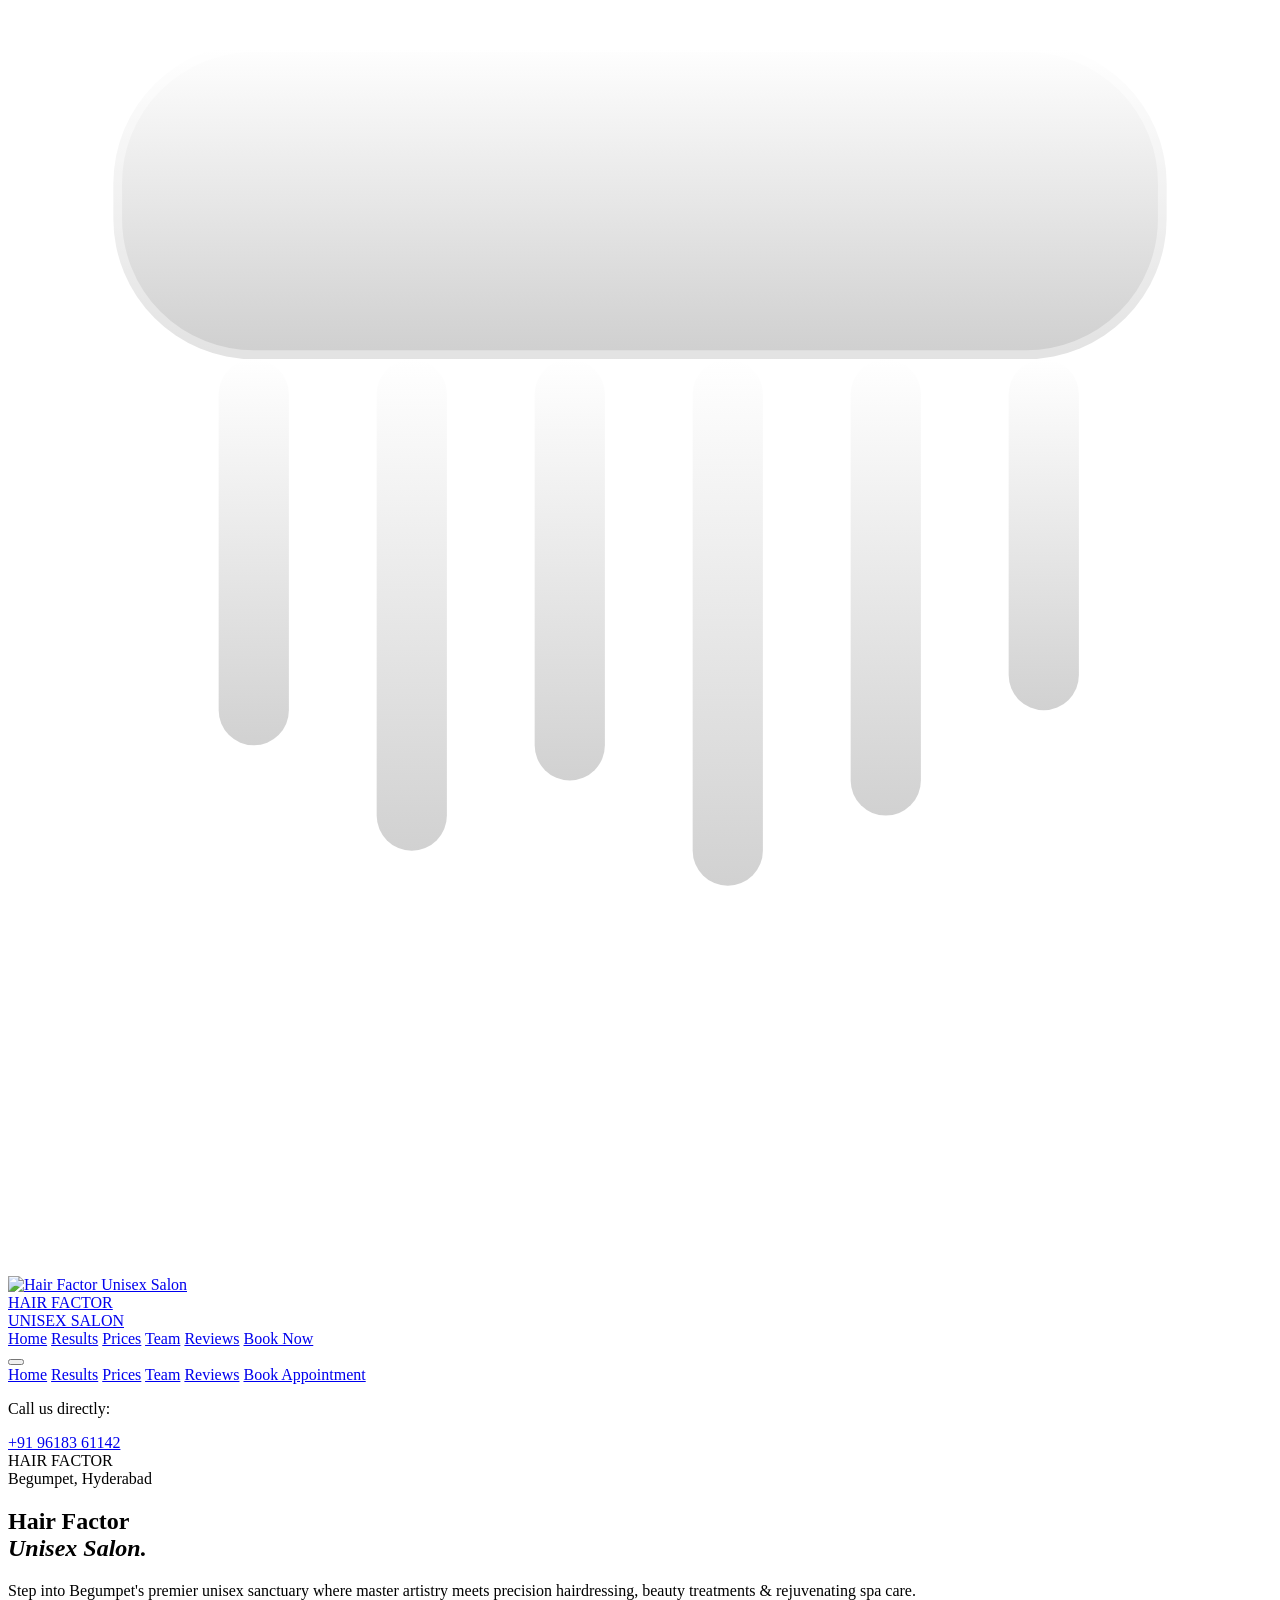
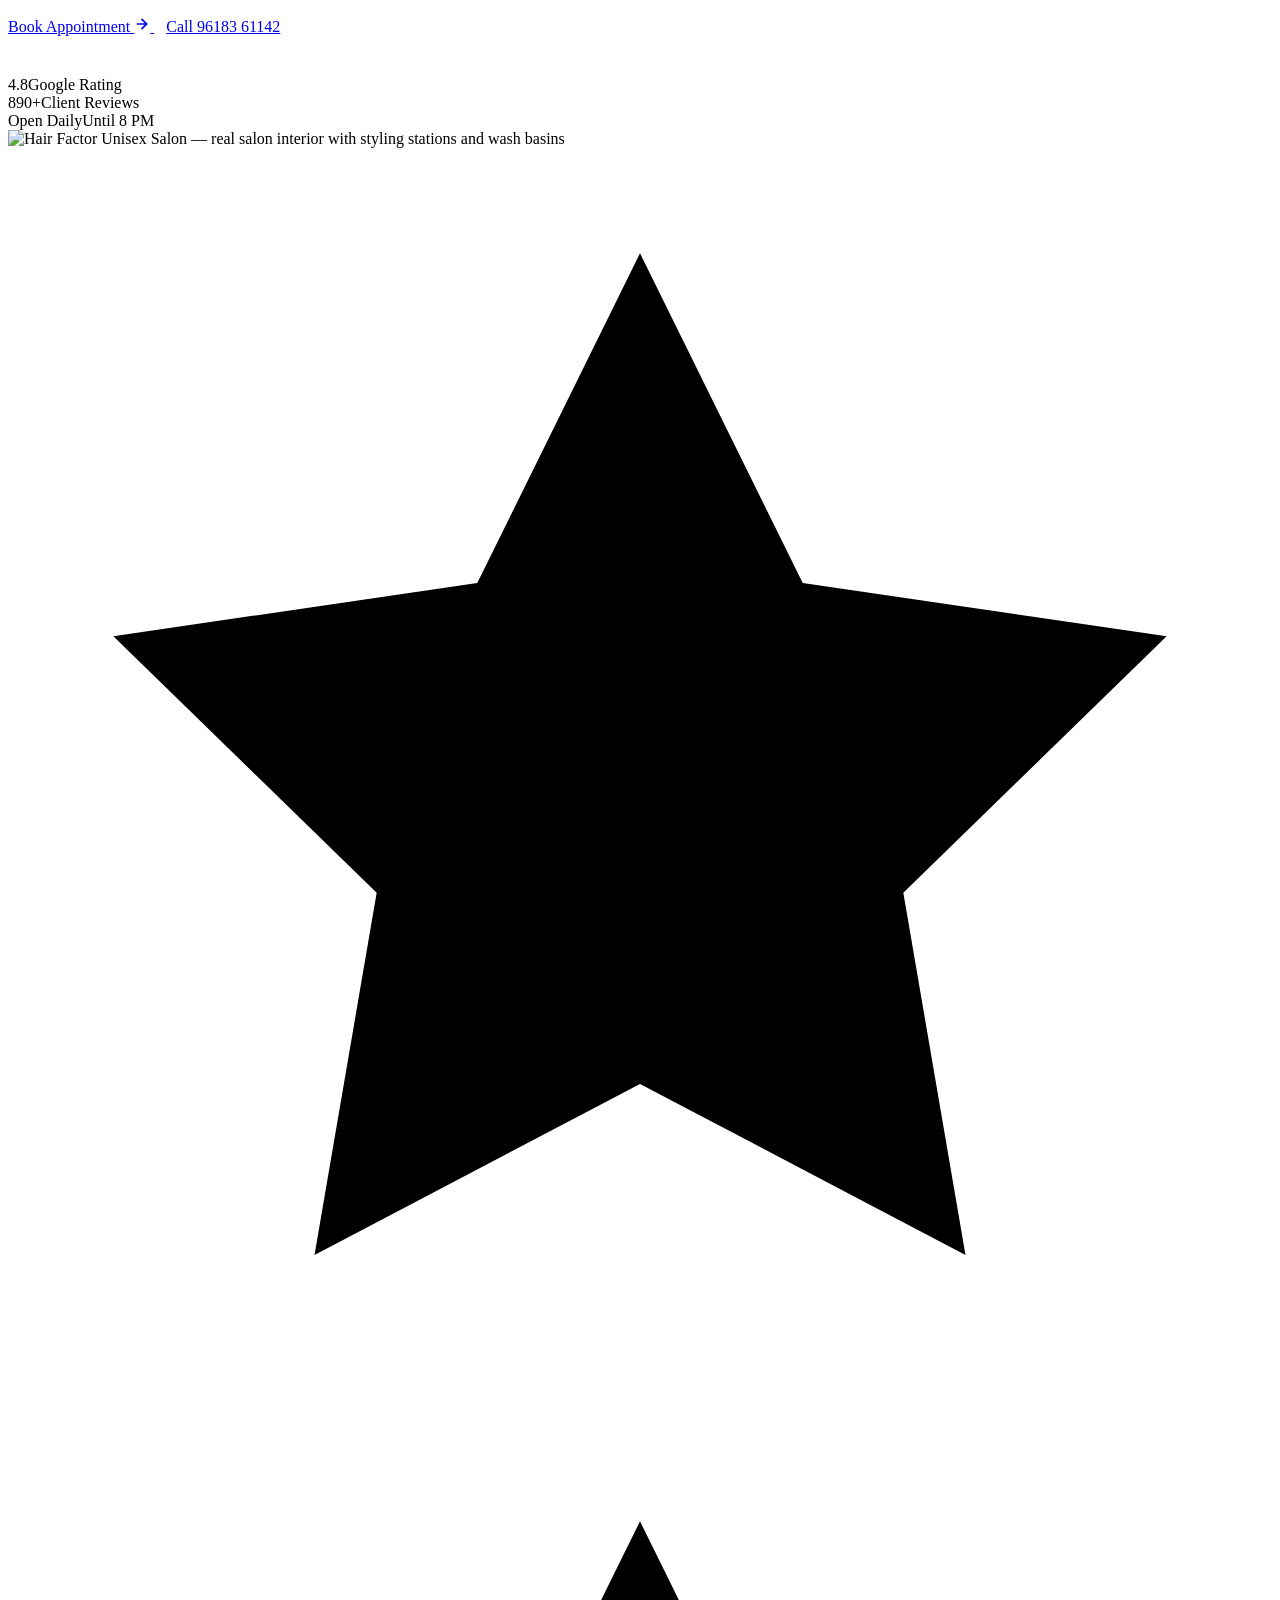
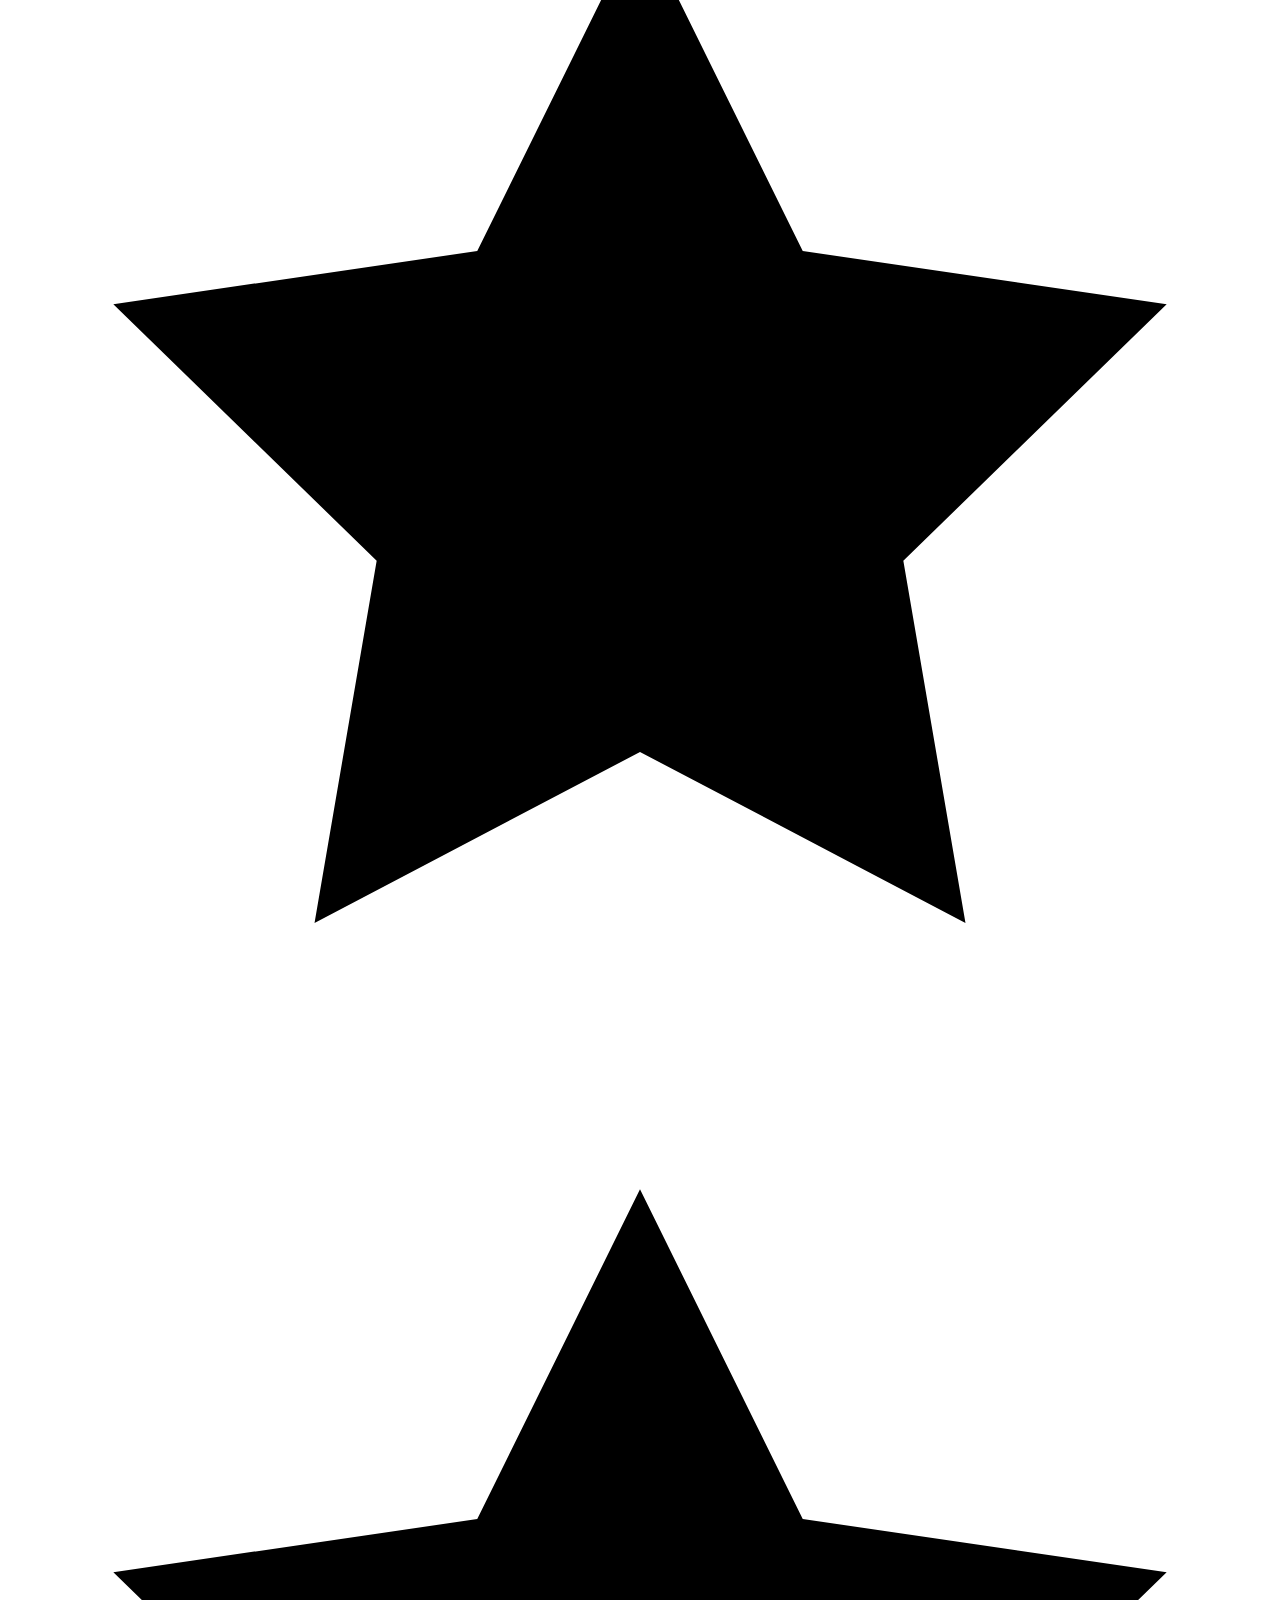
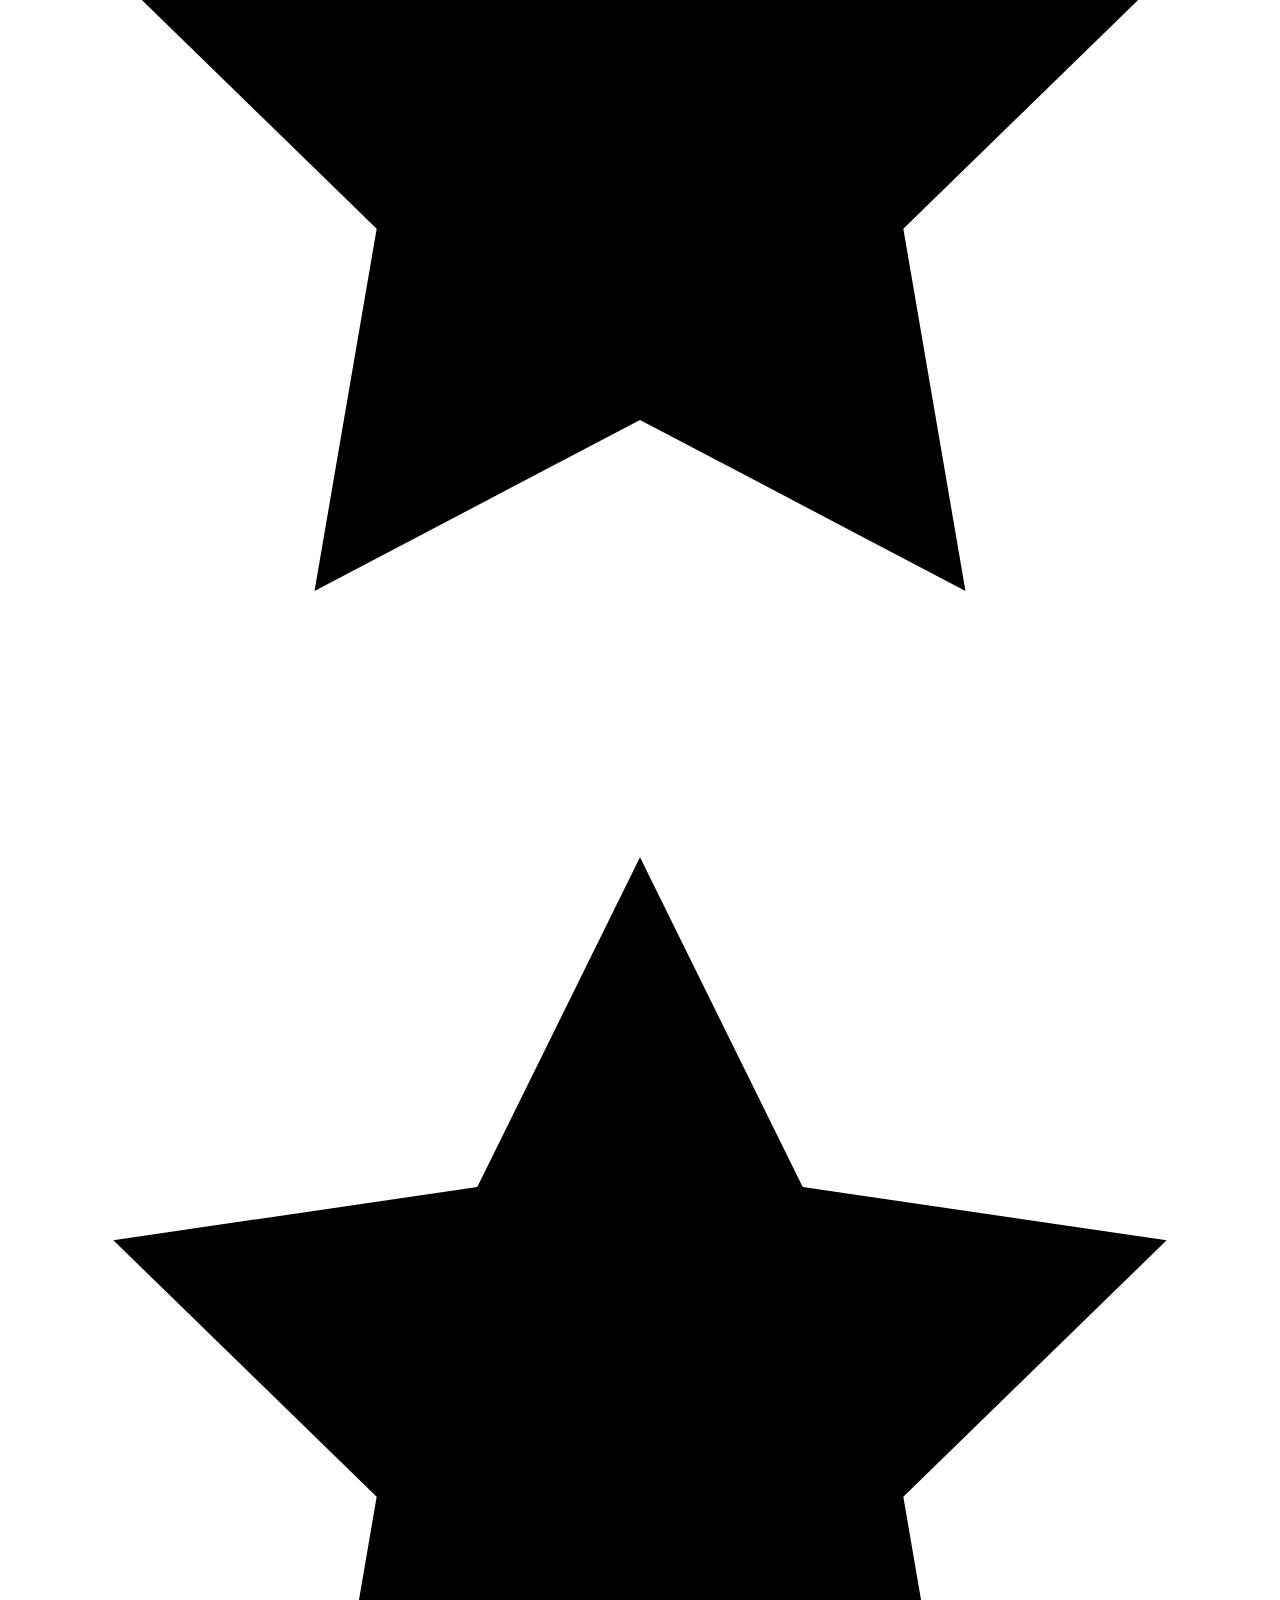
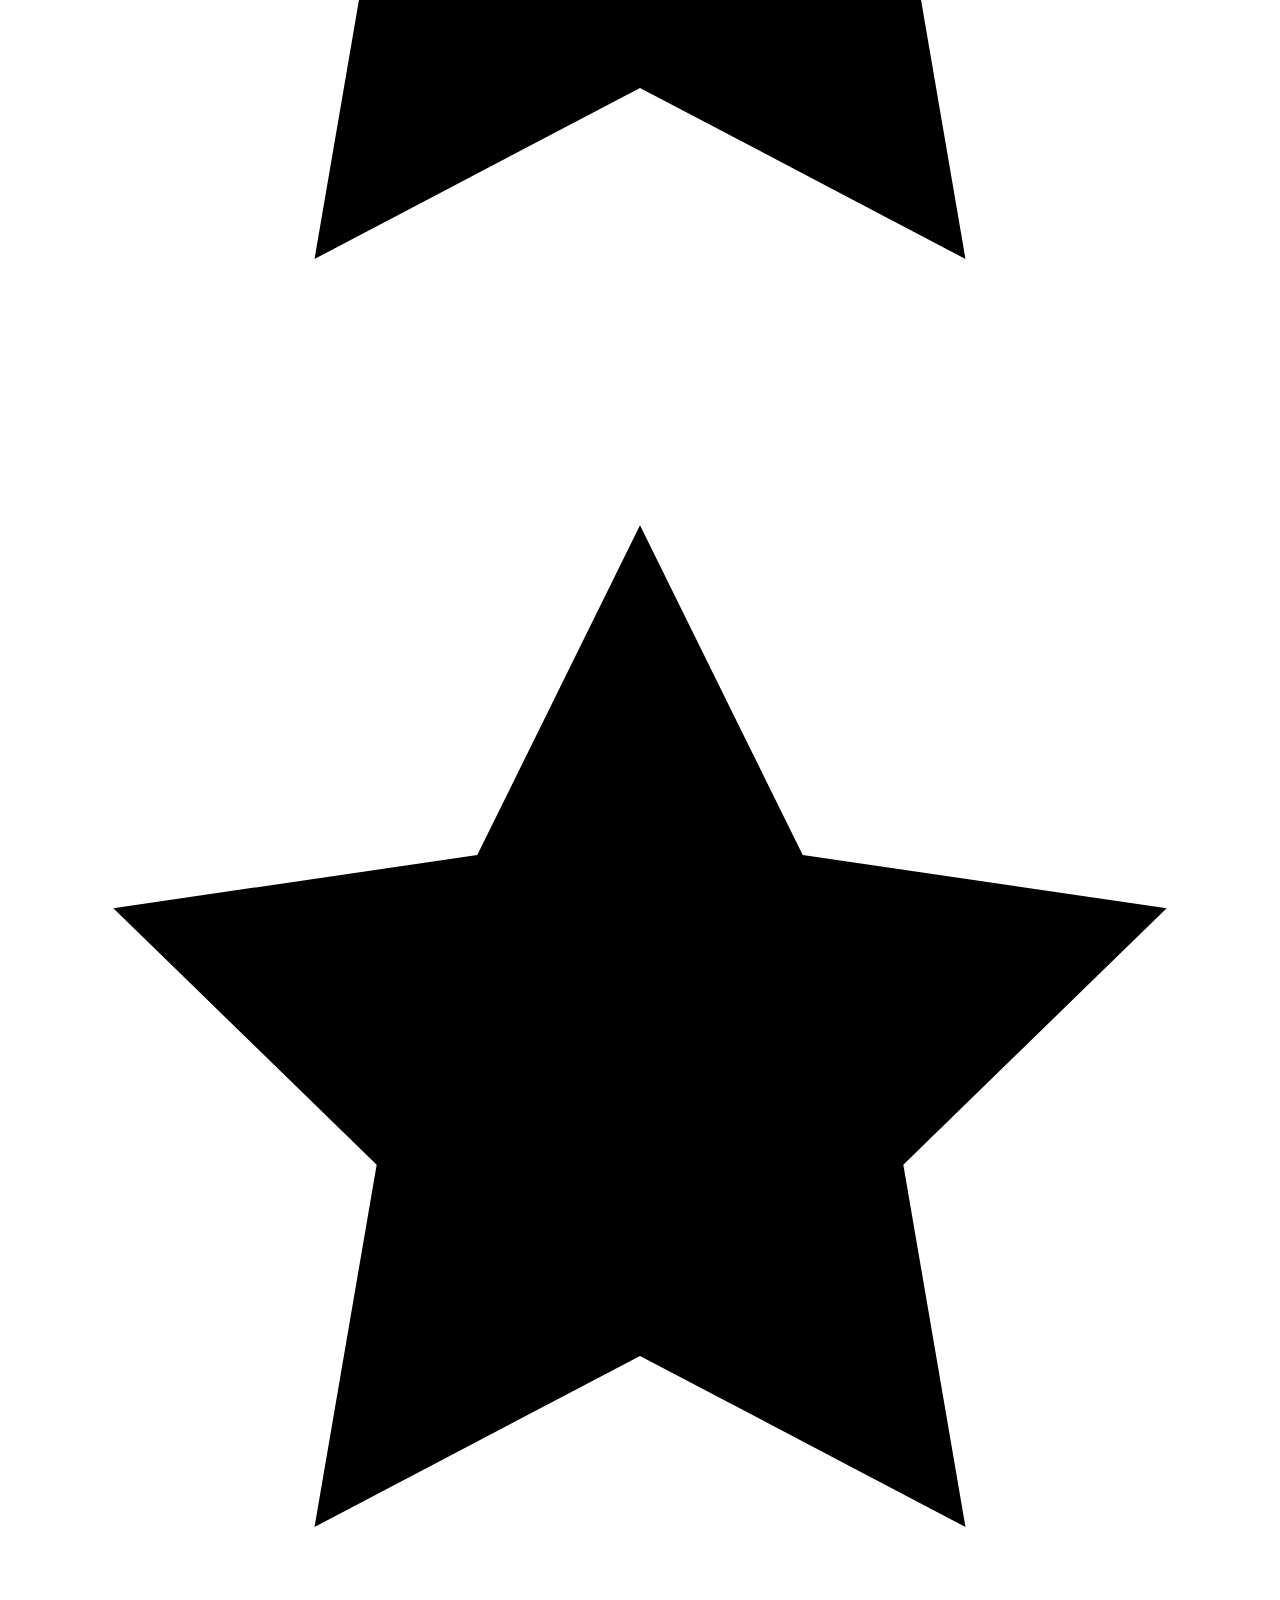
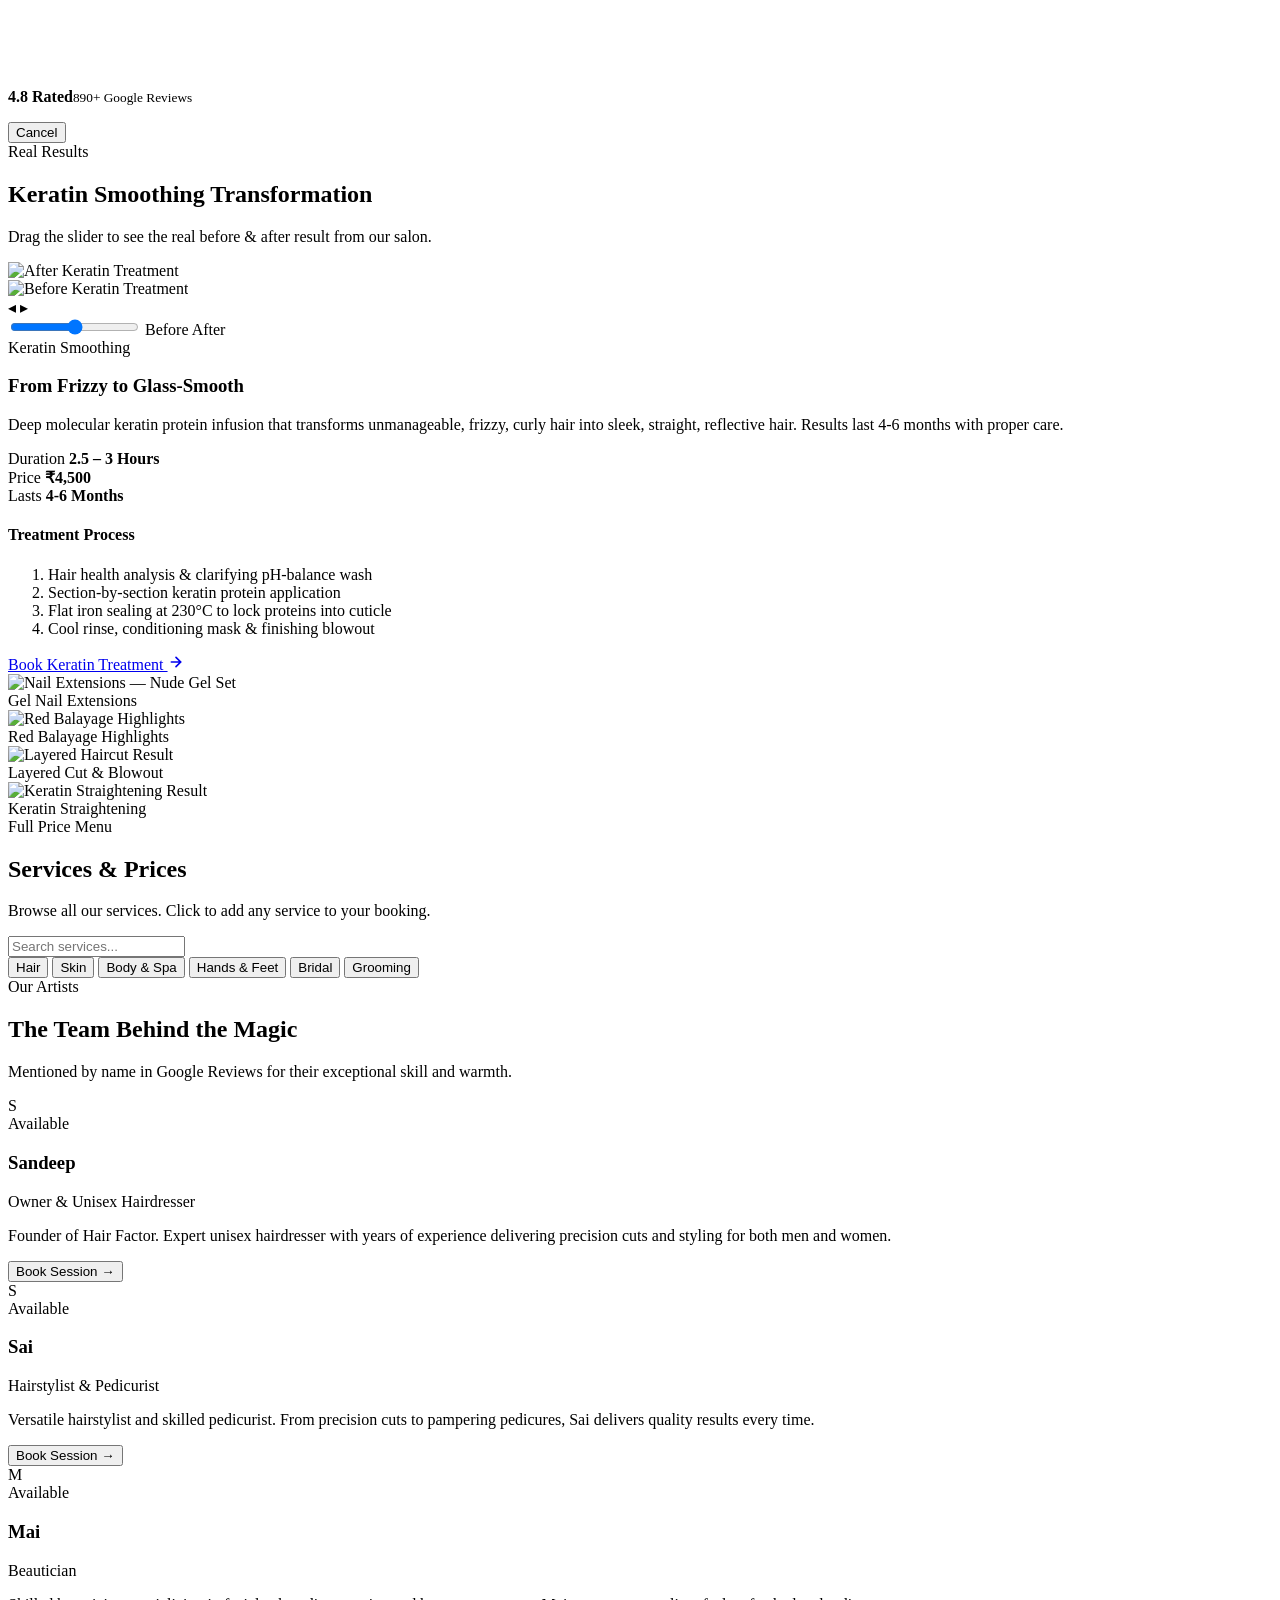
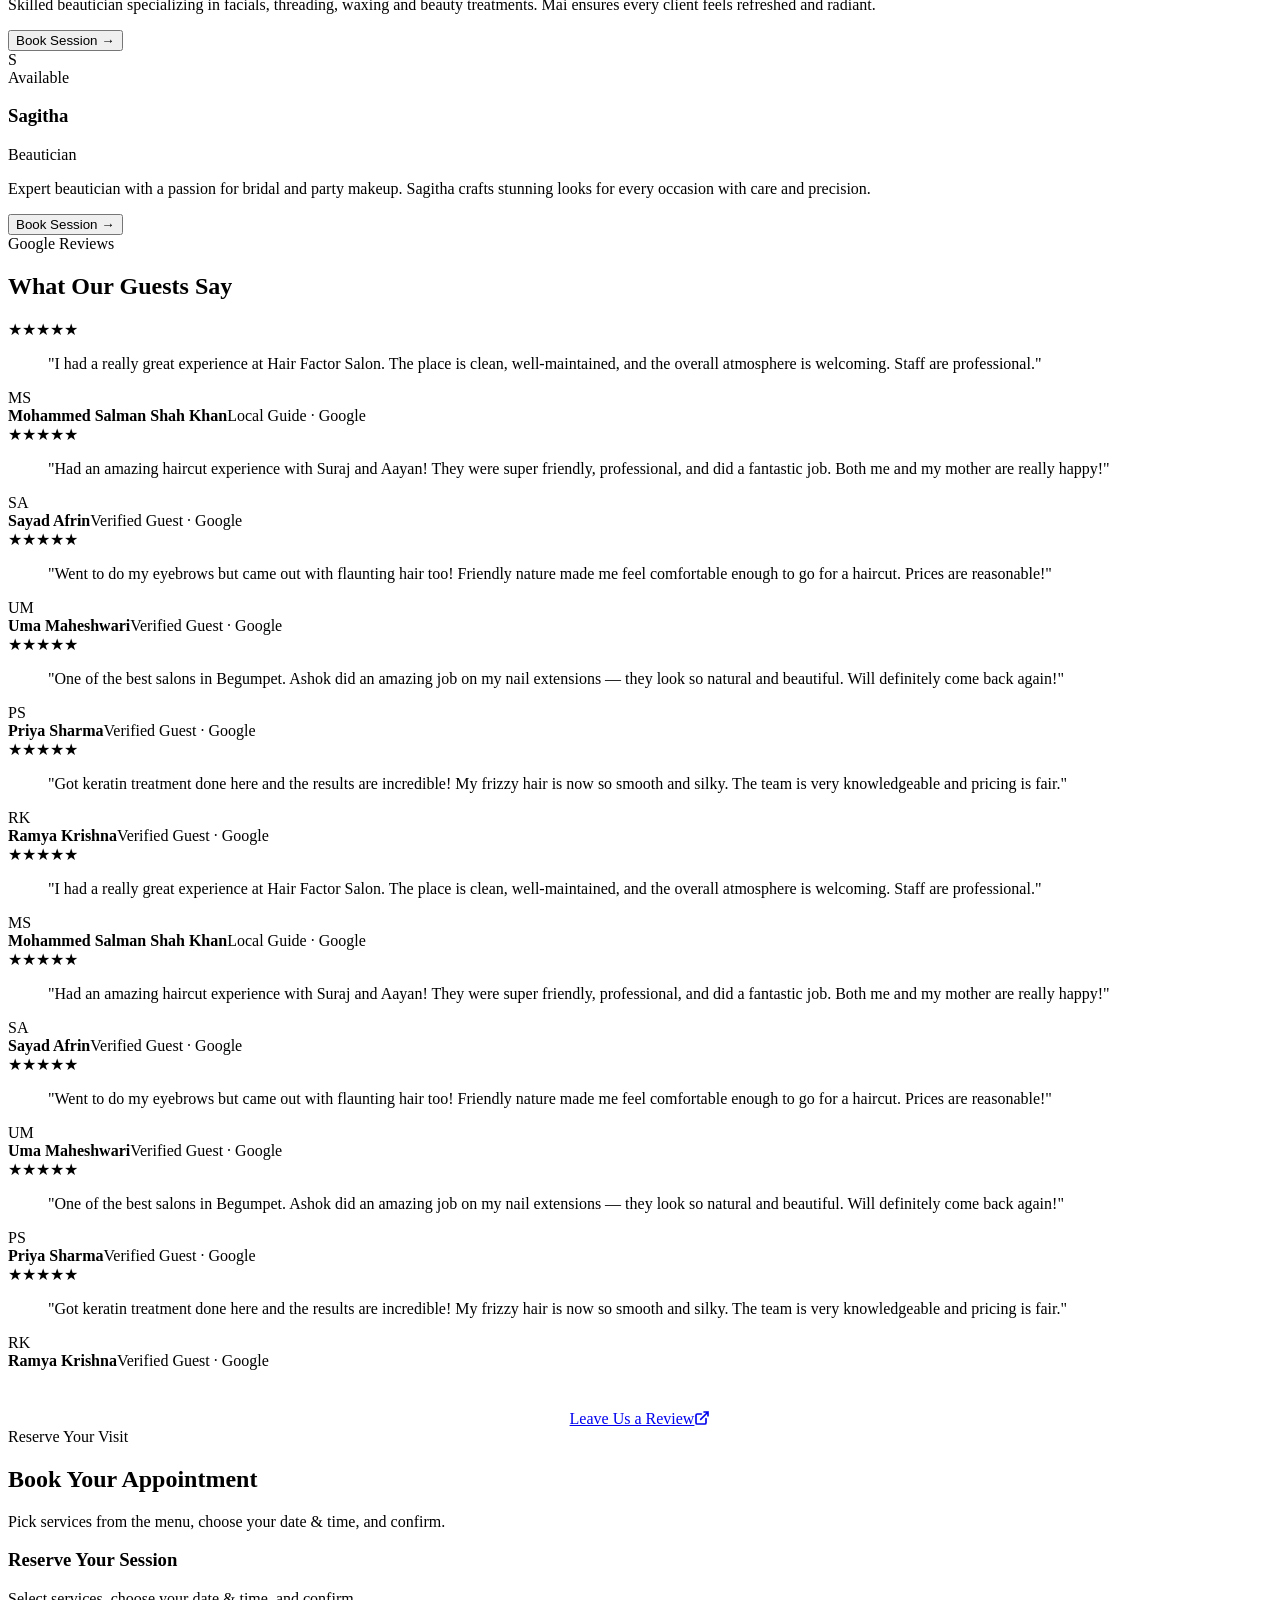
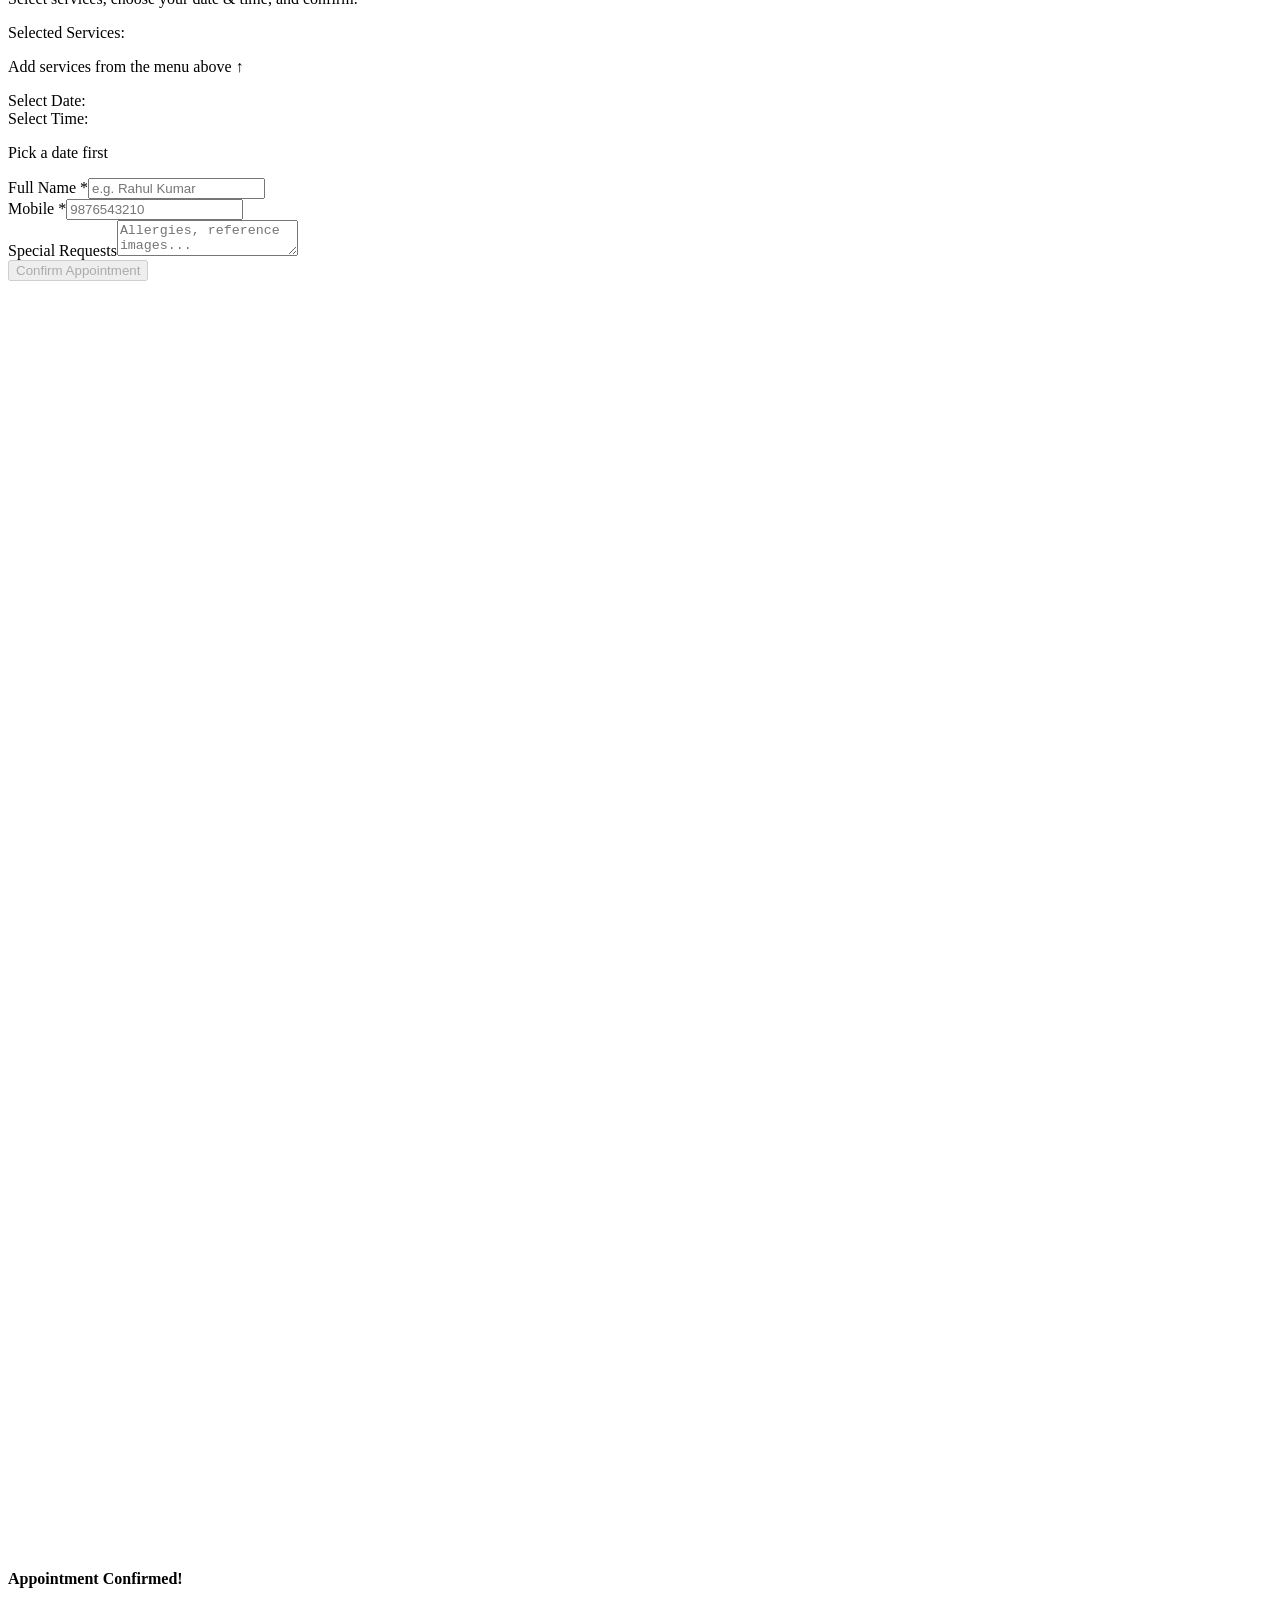
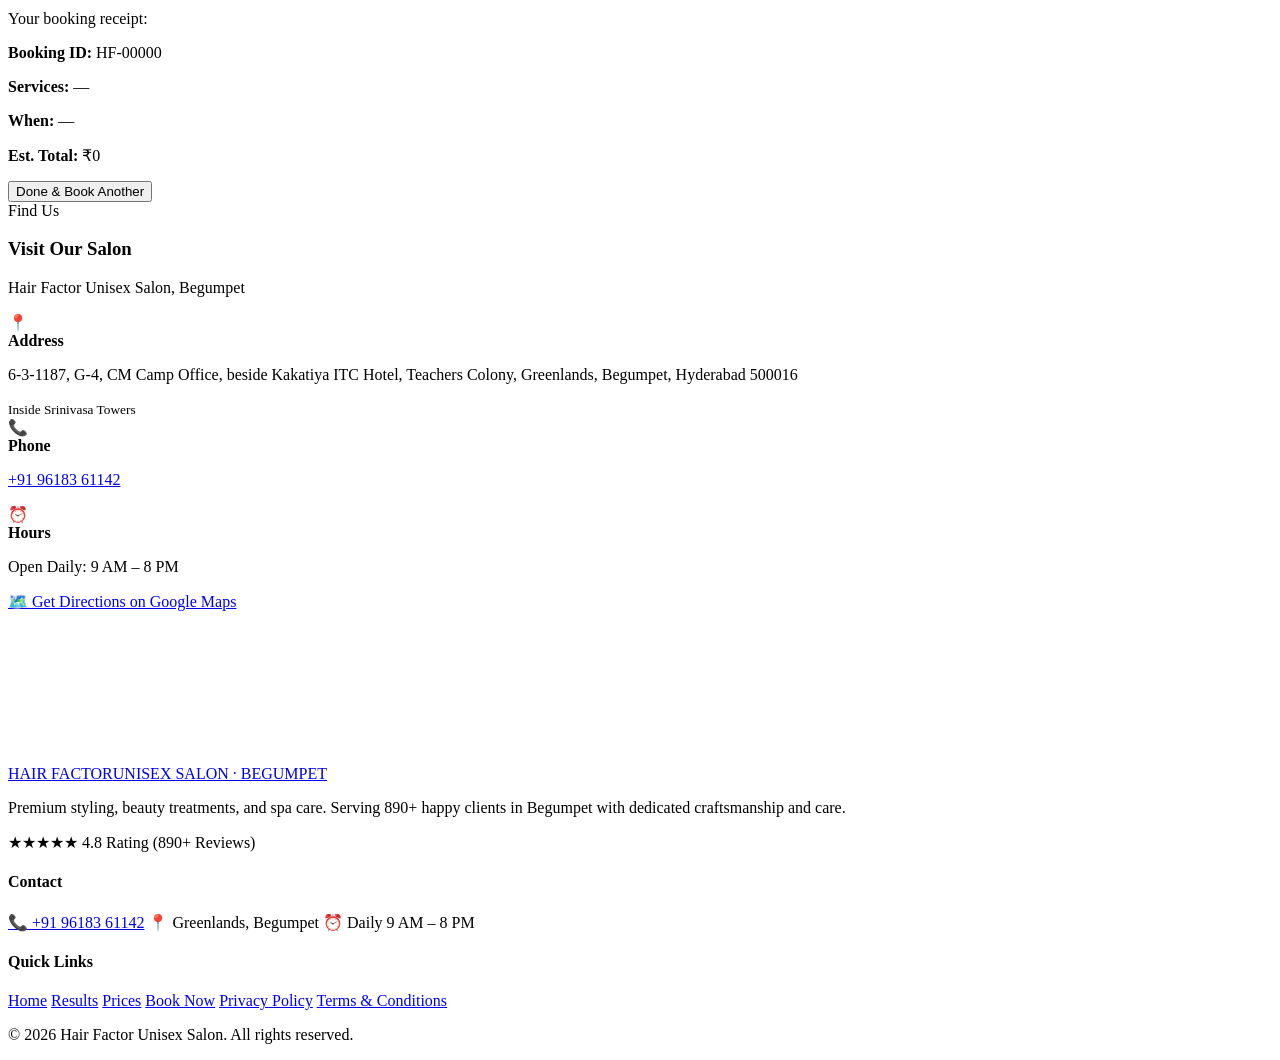
==== index.html @ 4cf9f0e4 "Add files via upload" ====
<!DOCTYPE html>
<html lang="en">
<head>
    <meta charset="UTF-8">
    <meta name="viewport" content="width=device-width, initial-scale=1.0">
    <title>Hair Factor Unisex Salon | Premium Salon · Begumpet, Hyderabad</title>
    <meta name="description" content="Begumpet's most trusted unisex salon — keratin treatments, hair coloring, beauty services & spa. 4.8★ by 890+ clients. Book your appointment online.">
    <link rel="preconnect" href="https://fonts.googleapis.com">
    <link rel="preconnect" href="https://fonts.gstatic.com" crossorigin>
    <link href="https://fonts.googleapis.com/css2?family=Playfair+Display:ital,wght@0,400;0,500;0,600;0,700;0,800;1,400;1,500&family=DM+Sans:ital,opsz,wght@0,9..40,300;0,9..40,400;0,9..40,500;0,9..40,600;0,9..40,700;1,9..40,300;1,9..40,400&display=swap" rel="stylesheet">
    <link rel="icon" type="image/svg+xml" href="data:image/svg+xml,<svg xmlns='http://www.w3.org/2000/svg' viewBox='0 0 100 100'><text y='.9em' font-size='90'>✂️</text></svg>">
    <link rel="stylesheet" href="style.css">
</head>
<body data-cursor="default">
    <div class="noise-bg"></div>
    <div class="cursor-glow" id="cursorGlow"></div>

    <!-- Comb Cursor -->
    <div class="cursor-comb" id="cursorComb">
        <svg viewBox="0 0 36 36" fill="none" xmlns="http://www.w3.org/2000/svg">
            <defs>
                <linearGradient id="combGrad" x1="0" y1="0" x2="0" y2="1">
                    <stop offset="0%" stop-color="#ffffff"/>
                    <stop offset="100%" stop-color="#cccccc"/>
                </linearGradient>
            </defs>
            <rect x="3" y="1" width="30" height="9" rx="4" fill="url(#combGrad)" opacity="0.95"/>
            <rect x="3" y="1" width="30" height="9" rx="4" fill="none" stroke="#ffffff" stroke-width="0.5" opacity="0.4"/>
            <rect x="6" y="10" width="2" height="11" rx="1" fill="url(#combGrad)" opacity="0.9"/>
            <rect x="10.5" y="10" width="2" height="14" rx="1" fill="url(#combGrad)" opacity="0.9"/>
            <rect x="15" y="10" width="2" height="12" rx="1" fill="url(#combGrad)" opacity="0.9"/>
            <rect x="19.5" y="10" width="2" height="15" rx="1" fill="url(#combGrad)" opacity="0.9"/>
            <rect x="24" y="10" width="2" height="13" rx="1" fill="url(#combGrad)" opacity="0.9"/>
            <rect x="28.5" y="10" width="2" height="10" rx="1" fill="url(#combGrad)" opacity="0.9"/>
        </svg>
    </div>

    <!-- ══════ FLOATING GLASS NAVBAR ══════ -->
    <nav class="navbar" id="navbar">
        <div class="nav-inner">
            <a href="#home" class="nav-brand" data-cursor-interact>
                <img src="assets/images/logo.jpg" alt="Hair Factor Unisex Salon" class="nav-logo">
                <div class="nav-brand-text">
                    <div class="brand-name">HAIR <span>FACTOR</span></div>
                    <div class="brand-sub">UNISEX SALON</div>
                </div>
            </a>
            <div class="nav-links">
                <a href="#home" class="active" data-cursor-interact>Home</a>
                <a href="#transformation" data-cursor-interact>Results</a>
                <a href="#menu" data-cursor-interact>Prices</a>
                <a href="#team" data-cursor-interact>Team</a>
                <a href="#reviews" data-cursor-interact>Reviews</a>
                <a href="#booking" class="nav-book" data-cursor-interact>Book Now</a>
            </div>
            <button class="hamburger" id="hamburger" aria-label="Menu" data-cursor-interact>
                <span></span><span></span><span></span>
            </button>
        </div>
    </nav>

    <!-- Mobile Drawer -->
    <div class="mobile-overlay" id="mobileOverlay"></div>
    <div class="mobile-drawer" id="mobileDrawer">
        <a href="#home" class="drawer-link">Home</a>
        <a href="#transformation" class="drawer-link">Results</a>
        <a href="#menu" class="drawer-link">Prices</a>
        <a href="#team" class="drawer-link">Team</a>
        <a href="#reviews" class="drawer-link">Reviews</a>
        <a href="#booking" class="drawer-link drawer-cta">Book Appointment</a>
        <div class="drawer-phone">
            <p>Call us directly:</p>
            <a href="tel:+919618361142">+91 96183 61142</a>
        </div>
    </div>

    <!-- ══════ HERO ══════ -->
    <section class="hero" id="home">
        <!-- Left: Text Side -->
        <div class="hero-text">
            <div class="hero-sunbeam" aria-hidden="true"></div>
            <div class="hero-watermark">HAIR FACTOR</div>

            <span class="hero-eyebrow anim-up">Begumpet, Hyderabad</span>

            <h1 class="hero-h1 anim-up d1">
                Hair Factor<br><em id="typewriter" class="editorial-pulse">Unisex Salon.</em>
            </h1>

            <p class="hero-p anim-up d2">
                Step into Begumpet's premier unisex sanctuary where master artistry meets precision hairdressing, beauty treatments & rejuvenating spa care.
            </p>

            <div class="anim-up d3" style="margin-bottom:2.5rem;">
                <a href="#booking" class="btn-primary" data-cursor-interact>
                    Book Appointment
                    <svg width="16" height="16" viewBox="0 0 24 24" fill="none" stroke="currentColor" stroke-width="2.5" stroke-linecap="round"><path d="M5 12h14M12 5l7 7-7 7"/></svg>
                </a>
                <a href="tel:+919618361142" class="btn-outline" data-cursor-interact style="margin-left:.75rem;">Call 96183 61142</a>
            </div>

            <div class="hero-stats anim-up d4">
                <div class="hero-stat"><span class="val">4.8</span><span class="lab">Google Rating</span></div>
                <div class="hero-stat"><span class="val">890+</span><span class="lab">Client Reviews</span></div>
                <div class="hero-stat"><span class="val">Open Daily</span><span class="lab">Until 8 PM</span></div>
            </div>
        </div>

        <!-- Right: Full Bleed Visual -->
        <div class="hero-visual anim-up d2">
            <img src="assets/images/salon_interior_real.jpg" alt="Hair Factor Unisex Salon — real salon interior with styling stations and wash basins" loading="eager">

            <div class="hero-badge" data-cursor-interact>
                <div class="badge-stars">
                    <svg viewBox="0 0 24 24"><polygon points="12 2 15.09 8.26 22 9.27 17 14.14 18.18 21.02 12 17.77 5.82 21.02 7 14.14 2 9.27 8.91 8.26 12 2"/></svg>
                    <svg viewBox="0 0 24 24"><polygon points="12 2 15.09 8.26 22 9.27 17 14.14 18.18 21.02 12 17.77 5.82 21.02 7 14.14 2 9.27 8.91 8.26 12 2"/></svg>
                    <svg viewBox="0 0 24 24"><polygon points="12 2 15.09 8.26 22 9.27 17 14.14 18.18 21.02 12 17.77 5.82 21.02 7 14.14 2 9.27 8.91 8.26 12 2"/></svg>
                    <svg viewBox="0 0 24 24"><polygon points="12 2 15.09 8.26 22 9.27 17 14.14 18.18 21.02 12 17.77 5.82 21.02 7 14.14 2 9.27 8.91 8.26 12 2"/></svg>
                    <svg viewBox="0 0 24 24"><polygon points="12 2 15.09 8.26 22 9.27 17 14.14 18.18 21.02 12 17.77 5.82 21.02 7 14.14 2 9.27 8.91 8.26 12 2"/></svg>
                </div>
                <div><strong>4.8 Rated</strong><small>890+ Google Reviews</small></div>
            </div>
        </div>
    </section>

    <!-- Floating upcoming badge (outside hero) -->
    <div class="upcoming-badge hidden" id="upcomingBadge">
        <span class="ub-pulse"></span>
        <div class="ub-body">
            <p id="badgeText"></p>
            <button id="cancelBadgeBtn" class="ub-cancel" data-cursor-interact>Cancel</button>
        </div>
    </div>

    <!-- ══════ BEFORE / AFTER TRANSFORMATION ══════ -->
    <section class="transform-section" id="transformation">
        <div class="container">
            <div class="sec-head">
                <span class="sec-label reveal">Real Results</span>
                <h2 class="sec-title reveal d1">Keratin Smoothing Transformation</h2>
                <p class="sec-desc reveal d2">Drag the slider to see the real before & after result from our salon.</p>
            </div>

            <div class="transform-layout">
                <!-- Before/After Slider -->
                <div class="ba-container reveal">
                    <div class="ba-wrapper" id="baWrapper">
                        <div class="ba-img-layer ba-after">
                            <img src="assets/images/before_after_keratin.png" alt="After Keratin Treatment" id="baAfterImg">
                        </div>
                        <div class="ba-img-layer ba-before" id="baBefore">
                            <img src="assets/images/before_after_keratin.png" alt="Before Keratin Treatment" id="baBeforeImg">
                        </div>
                        <div class="ba-handle" id="baHandle">
                            <div class="ba-handle-line"></div>
                            <div class="ba-handle-knob">◂ ▸</div>
                            <div class="ba-handle-line"></div>
                        </div>
                        <input type="range" min="0" max="100" value="50" class="ba-range" id="baRange" aria-label="Before After Comparison Slider">
                        <span class="ba-label ba-label-before">Before</span>
                        <span class="ba-label ba-label-after">After</span>
                    </div>
                </div>

                <!-- Info Card -->
                <div class="transform-info reveal d1">
                    <div class="ti-badge">Keratin Smoothing</div>
                    <h3>From Frizzy to Glass-Smooth</h3>
                    <p>Deep molecular keratin protein infusion that transforms unmanageable, frizzy, curly hair into sleek, straight, reflective hair. Results last 4-6 months with proper care.</p>

                    <div class="ti-details">
                        <div class="ti-detail">
                            <span class="td-label">Duration</span>
                            <strong>2.5 – 3 Hours</strong>
                        </div>
                        <div class="ti-detail">
                            <span class="td-label">Price</span>
                            <strong>₹4,500</strong>
                        </div>
                        <div class="ti-detail">
                            <span class="td-label">Lasts</span>
                            <strong>4-6 Months</strong>
                        </div>
                    </div>

                    <div class="ti-steps">
                        <h4>Treatment Process</h4>
                        <ol>
                            <li>Hair health analysis & clarifying pH-balance wash</li>
                            <li>Section-by-section keratin protein application</li>
                            <li>Flat iron sealing at 230°C to lock proteins into cuticle</li>
                            <li>Cool rinse, conditioning mask & finishing blowout</li>
                        </ol>
                    </div>

                    <a href="#booking" class="btn-primary btn-full" data-cursor-interact>
                        Book Keratin Treatment
                        <svg width="16" height="16" viewBox="0 0 24 24" fill="none" stroke="currentColor" stroke-width="2.5" stroke-linecap="round"><path d="M5 12h14M12 5l7 7-7 7"/></svg>
                    </a>
                </div>
            </div>

            <!-- Results Gallery — Real Salon Work -->
            <div class="gallery-row">
                <div class="gallery-card reveal" data-cursor-interact>
                    <img src="assets/images/nail_art_result.jpg" alt="Nail Extensions — Nude Gel Set" loading="lazy">
                    <div class="gc-overlay">
                        <span>Gel Nail Extensions</span>
                    </div>
                </div>
                <div class="gallery-card reveal d1" data-cursor-interact>
                    <img src="assets/images/hair_color_red.jpg" alt="Red Balayage Highlights" loading="lazy">
                    <div class="gc-overlay">
                        <span>Red Balayage Highlights</span>
                    </div>
                </div>
                <div class="gallery-card reveal d2" data-cursor-interact>
                    <img src="assets/images/hair_layered_result.jpg" alt="Layered Haircut Result" loading="lazy">
                    <div class="gc-overlay">
                        <span>Layered Cut & Blowout</span>
                    </div>
                </div>
                <div class="gallery-card reveal" data-cursor-interact>
                    <img src="assets/images/keratin_straight_result.jpg" alt="Keratin Straightening Result" loading="lazy">
                    <div class="gc-overlay">
                        <span>Keratin Straightening</span>
                    </div>
                </div>
            </div>
        </div>
    </section>

    <!-- ══════ SERVICES MENU ══════ -->
    <section class="menu-section" id="menu">
        <div class="container">
            <div class="sec-head">
                <span class="sec-label reveal">Full Price Menu</span>
                <h2 class="sec-title reveal d1">Services & Prices</h2>
                <p class="sec-desc reveal d2">Browse all our services. Click to add any service to your booking.</p>
            </div>

            <div class="menu-tabs-container">
                <input type="text" class="menu-search" id="menuSearch" placeholder="Search services..." autocomplete="off">
                <div class="menu-tabs" id="menuTabs">
                    <button class="menu-tab active" data-cat="hair" data-cursor-interact>Hair</button>
                    <button class="menu-tab" data-cat="skin" data-cursor-interact>Skin</button>
                    <button class="menu-tab" data-cat="body" data-cursor-interact>Body & Spa</button>
                    <button class="menu-tab" data-cat="nails" data-cursor-interact>Hands & Feet</button>
                    <button class="menu-tab" data-cat="bridal" data-cursor-interact>Bridal</button>
                    <button class="menu-tab" data-cat="grooming" data-cursor-interact>Grooming</button>
                </div>
            </div>

            <div class="menu-grid" id="menuGrid"></div>
        </div>
    </section>

    <!-- ══════ TEAM ══════ -->
    <section class="team-section" id="team">
        <div class="container">
            <div class="sec-head">
                <span class="sec-label reveal">Our Artists</span>
                <h2 class="sec-title reveal d1">The Team Behind the Magic</h2>
                <p class="sec-desc reveal d2">Mentioned by name in Google Reviews for their exceptional skill and warmth.</p>
            </div>

            <div class="team-grid">
                <div class="team-card reveal" data-cursor-interact>
                    <div class="tc-avatar-area">
                        <div class="tc-avatar-ring"><div class="tc-initials">S</div></div>
                        <span class="tc-status"><span class="status-dot"></span> Available</span>
                    </div>
                    <h3>Sandeep</h3>
                    <span class="tc-role">Owner & Unisex Hairdresser</span>
                    <p>Founder of Hair Factor. Expert unisex hairdresser with years of experience delivering precision cuts and styling for both men and women.</p>
                    <button class="btn-book-stylist select-stylist-quick" data-cursor-interact>Book Session →</button>
                </div>
                <div class="team-card reveal d1" data-cursor-interact>
                    <div class="tc-avatar-area">
                        <div class="tc-avatar-ring"><div class="tc-initials">S</div></div>
                        <span class="tc-status"><span class="status-dot"></span> Available</span>
                    </div>
                    <h3>Sai</h3>
                    <span class="tc-role">Hairstylist & Pedicurist</span>
                    <p>Versatile hairstylist and skilled pedicurist. From precision cuts to pampering pedicures, Sai delivers quality results every time.</p>
                    <button class="btn-book-stylist select-stylist-quick" data-cursor-interact>Book Session →</button>
                </div>
                <div class="team-card reveal d2" data-cursor-interact>
                    <div class="tc-avatar-area">
                        <div class="tc-avatar-ring"><div class="tc-initials">M</div></div>
                        <span class="tc-status"><span class="status-dot"></span> Available</span>
                    </div>
                    <h3>Mai</h3>
                    <span class="tc-role">Beautician</span>
                    <p>Skilled beautician specializing in facials, threading, waxing and beauty treatments. Mai ensures every client feels refreshed and radiant.</p>
                    <button class="btn-book-stylist select-stylist-quick" data-cursor-interact>Book Session →</button>
                </div>
                <div class="team-card reveal" data-cursor-interact>
                    <div class="tc-avatar-area">
                        <div class="tc-avatar-ring"><div class="tc-initials">S</div></div>
                        <span class="tc-status"><span class="status-dot"></span> Available</span>
                    </div>
                    <h3>Sagitha</h3>
                    <span class="tc-role">Beautician</span>
                    <p>Expert beautician with a passion for bridal and party makeup. Sagitha crafts stunning looks for every occasion with care and precision.</p>
                    <button class="btn-book-stylist select-stylist-quick" data-cursor-interact>Book Session →</button>
                </div>
            </div>
        </div>
    </section>

    <!-- ══════ REVIEWS ══════ -->
    <section class="reviews-section" id="reviews">
        <div class="container">
            <div class="sec-head">
                <span class="sec-label reveal">Google Reviews</span>
                <h2 class="sec-title reveal d1">What Our Guests Say</h2>
            </div>
        </div>
        <div class="reviews-marquee">
            <div class="reviews-track" id="reviewsTrack">
                <div class="rev-card" data-cursor-interact>
                    <div class="rev-stars">★★★★★</div>
                    <blockquote>"I had a really great experience at Hair Factor Salon. The place is clean, well-maintained, and the overall atmosphere is welcoming. Staff are professional."</blockquote>
                    <div class="rev-author"><div class="rev-av">MS</div><div><strong>Mohammed Salman Shah Khan</strong><span>Local Guide · Google</span></div></div>
                </div>
                <div class="rev-card" data-cursor-interact>
                    <div class="rev-stars">★★★★★</div>
                    <blockquote>"Had an amazing haircut experience with Suraj and Aayan! They were super friendly, professional, and did a fantastic job. Both me and my mother are really happy!"</blockquote>
                    <div class="rev-author"><div class="rev-av">SA</div><div><strong>Sayad Afrin</strong><span>Verified Guest · Google</span></div></div>
                </div>
                <div class="rev-card" data-cursor-interact>
                    <div class="rev-stars">★★★★★</div>
                    <blockquote>"Went to do my eyebrows but came out with flaunting hair too! Friendly nature made me feel comfortable enough to go for a haircut. Prices are reasonable!"</blockquote>
                    <div class="rev-author"><div class="rev-av">UM</div><div><strong>Uma Maheshwari</strong><span>Verified Guest · Google</span></div></div>
                </div>
                <div class="rev-card" data-cursor-interact>
                    <div class="rev-stars">★★★★★</div>
                    <blockquote>"One of the best salons in Begumpet. Ashok did an amazing job on my nail extensions — they look so natural and beautiful. Will definitely come back again!"</blockquote>
                    <div class="rev-author"><div class="rev-av">PS</div><div><strong>Priya Sharma</strong><span>Verified Guest · Google</span></div></div>
                </div>
                <div class="rev-card" data-cursor-interact>
                    <div class="rev-stars">★★★★★</div>
                    <blockquote>"Got keratin treatment done here and the results are incredible! My frizzy hair is now so smooth and silky. The team is very knowledgeable and pricing is fair."</blockquote>
                    <div class="rev-author"><div class="rev-av">RK</div><div><strong>Ramya Krishna</strong><span>Verified Guest · Google</span></div></div>
                </div>
                <!-- Duplicates for infinite loop -->
                <div class="rev-card" data-cursor-interact>
                    <div class="rev-stars">★★★★★</div>
                    <blockquote>"I had a really great experience at Hair Factor Salon. The place is clean, well-maintained, and the overall atmosphere is welcoming. Staff are professional."</blockquote>
                    <div class="rev-author"><div class="rev-av">MS</div><div><strong>Mohammed Salman Shah Khan</strong><span>Local Guide · Google</span></div></div>
                </div>
                <div class="rev-card" data-cursor-interact>
                    <div class="rev-stars">★★★★★</div>
                    <blockquote>"Had an amazing haircut experience with Suraj and Aayan! They were super friendly, professional, and did a fantastic job. Both me and my mother are really happy!"</blockquote>
                    <div class="rev-author"><div class="rev-av">SA</div><div><strong>Sayad Afrin</strong><span>Verified Guest · Google</span></div></div>
                </div>
                <div class="rev-card" data-cursor-interact>
                    <div class="rev-stars">★★★★★</div>
                    <blockquote>"Went to do my eyebrows but came out with flaunting hair too! Friendly nature made me feel comfortable enough to go for a haircut. Prices are reasonable!"</blockquote>
                    <div class="rev-author"><div class="rev-av">UM</div><div><strong>Uma Maheshwari</strong><span>Verified Guest · Google</span></div></div>
                </div>
                <div class="rev-card" data-cursor-interact>
                    <div class="rev-stars">★★★★★</div>
                    <blockquote>"One of the best salons in Begumpet. Ashok did an amazing job on my nail extensions — they look so natural and beautiful. Will definitely come back again!"</blockquote>
                    <div class="rev-author"><div class="rev-av">PS</div><div><strong>Priya Sharma</strong><span>Verified Guest · Google</span></div></div>
                </div>
                <div class="rev-card" data-cursor-interact>
                    <div class="rev-stars">★★★★★</div>
                    <blockquote>"Got keratin treatment done here and the results are incredible! My frizzy hair is now so smooth and silky. The team is very knowledgeable and pricing is fair."</blockquote>
                    <div class="rev-author"><div class="rev-av">RK</div><div><strong>Ramya Krishna</strong><span>Verified Guest · Google</span></div></div>
                </div>
            </div>
        </div>
        <div style="text-align:center;margin-top:2.5rem;">
            <a href="https://search.google.com/local/writereview?placeid=ChIJ_ypKgQ-YyzsRGcAkVfC5AKo" target="_blank" rel="noopener" class="btn-primary" data-cursor-interact style="display:inline-flex;">
                Leave Us a Review
                <svg width="16" height="16" viewBox="0 0 24 24" fill="none" stroke="currentColor" stroke-width="2.5" stroke-linecap="round"><path d="M18 13v6a2 2 0 0 1-2 2H5a2 2 0 0 1-2-2V8a2 2 0 0 1 2-2h6M15 3h6v6M10 14L21 3"/></svg>
            </a>
        </div>
    </section>

    <!-- ══════ BOOKING & LOCATION ══════ -->
    <section class="booking-section" id="booking">
        <div class="container">
            <div class="sec-head">
                <span class="sec-label reveal">Reserve Your Visit</span>
                <h2 class="sec-title reveal d1">Book Your Appointment</h2>
                <p class="sec-desc reveal d2">Pick services from the menu, choose your date & time, and confirm.</p>
            </div>

            <div class="booking-grid">
                <!-- Booking Form -->
                <div class="book-card reveal">
                    <h3>Reserve Your Session</h3>
                    <p class="book-sub">Select services, choose your date & time, and confirm.</p>

                    <div class="book-body">
                        <div class="fb">
                            <label>Selected Services:</label>
                            <div class="selected-box" id="selectedServicesSummary">
                                <p class="ph-text">Add services from the menu above ↑</p>
                            </div>
                        </div>

                        <div class="fb">
                            <label>Select Date:</label>
                            <div class="date-row" id="dateScrollContainer"></div>
                        </div>
                        <div class="fb">
                            <label>Select Time:</label>
                            <div class="time-grid" id="timeSlotsContainer">
                                <p class="ph-text">Pick a date first</p>
                            </div>
                        </div>
                        <form id="salonBookingForm" onsubmit="return false;">
                            <div class="fb-split">
                                <div class="ff"><label for="userName">Full Name *</label><input type="text" id="userName" required placeholder="e.g. Rahul Kumar" data-cursor-interact></div>
                                <div class="ff"><label for="userPhone">Mobile *</label><input type="tel" id="userPhone" required placeholder="9876543210" pattern="^[0-9\-\+\s]{10,15}$" data-cursor-interact></div>
                            </div>
                            <div class="ff"><label for="userNotes">Special Requests</label><textarea id="userNotes" rows="2" placeholder="Allergies, reference images..." data-cursor-interact></textarea></div>
                            <button type="submit" class="btn-submit" id="submitBookingBtn" disabled data-cursor-interact>Confirm Appointment</button>
                        </form>
                    </div>

                    <!-- Success -->
                    <div class="book-success" id="successOverlay">
                        <div class="bs-inner">
                            <div class="bs-check"><svg viewBox="0 0 52 52"><circle cx="26" cy="26" r="25" fill="none"/><path fill="none" d="M14.1 27.2l7.1 7.2 16.7-16.8"/></svg></div>
                            <h4>Appointment Confirmed!</h4>
                            <p>Your booking receipt:</p>
                            <div class="receipt">
                                <p><strong>Booking ID:</strong> <span id="receiptId">HF-00000</span></p>
                                <p><strong>Services:</strong> <span id="receiptServices">—</span></p>

                                <p><strong>When:</strong> <span id="receiptWhen">—</span></p>
                                <p><strong>Est. Total:</strong> <span id="receiptPrice">₹0</span></p>
                            </div>
                            <button class="btn-reset" id="resetBookingBtn" data-cursor-interact>Done & Book Another</button>
                        </div>
                    </div>
                </div>

                <!-- Location -->
                <div class="loc-card reveal d1">
                    <span class="loc-tag">Find Us</span>
                    <h3>Visit Our Salon</h3>
                    <p class="loc-branch">Hair Factor Unisex Salon, Begumpet</p>

                    <div class="loc-items">
                        <div class="loc-item"><span class="li-icon">📍</span><div><strong>Address</strong><p>6-3-1187, G-4, CM Camp Office, beside Kakatiya ITC Hotel, Teachers Colony, Greenlands, Begumpet, Hyderabad 500016</p><small>Inside Srinivasa Towers</small></div></div>
                        <div class="loc-item"><span class="li-icon">📞</span><div><strong>Phone</strong><p><a href="tel:+919618361142" class="accent-link" data-cursor-interact>+91 96183 61142</a></p></div></div>
                        <div class="loc-item"><span class="li-icon">⏰</span><div><strong>Hours</strong><p>Open Daily: 9 AM – 8 PM</p></div></div>
                    </div>

                    <a href="https://maps.google.com/?q=HAIR+FACTOR+UNISEX+SALON+NAIL+FACTOR+SALON+BEGUMPET" target="_blank" rel="noopener" class="btn-directions" data-cursor-interact>🗺️ Get Directions on Google Maps</a>

                    <div class="loc-map">
                        <iframe title="Salon Location" src="https://www.google.com/maps/embed?pb=!1m18!1m12!1m3!1d3806.690858153406!2d78.45524817596568!3d17.426615501358988!2m3!1f0!2f0!3f0!3m2!1i1024!2i768!4f13.1!3m3!1m2!1s0x3bcb90ab452df393%3A0xe54dbe4d207f2df1!2sHAIR%20FACTOR%20UNISEX%20SALON%20NAIL%20FACTOR%20SALON%20BEGUMPET!5e0!3m2!1sen!2sin!4v1719600000000!5m2!1sen!2sin" width="100%" height="100%" style="border:0;" allowfullscreen="" loading="lazy" referrerpolicy="no-referrer-when-downgrade"></iframe>
                    </div>
                </div>
            </div>
        </div>
    </section>

    <!-- ══════ FOOTER ══════ -->
    <footer class="footer">
        <div class="container">
            <div class="footer-top">
                <div class="ft-brand">
                    <a href="#home" class="nav-brand"><span class="brand-name">HAIR <span>FACTOR</span></span><span class="brand-sub">UNISEX SALON · BEGUMPET</span></a>
                    <p>Premium styling, beauty treatments, and spa care. Serving 890+ happy clients in Begumpet with dedicated craftsmanship and care.</p>
                    <div class="ft-gmb"><span class="trust-stars">★★★★★</span> 4.8 Rating (890+ Reviews)</div>
                </div>
                <div class="ft-col">
                    <h4>Contact</h4>
                    <a href="tel:+919618361142" data-cursor-interact>📞 +91 96183 61142</a>
                    <span>📍 Greenlands, Begumpet</span>
                    <span>⏰ Daily 9 AM – 8 PM</span>
                </div>
                <div class="ft-col">
                    <h4>Quick Links</h4>
                    <a href="#home" data-cursor-interact>Home</a>
                    <a href="#transformation" data-cursor-interact>Results</a>
                    <a href="#menu" data-cursor-interact>Prices</a>
                    <a href="#booking" data-cursor-interact>Book Now</a>
                    <a href="privacy.html" data-cursor-interact>Privacy Policy</a>
                    <a href="terms.html" data-cursor-interact>Terms & Conditions</a>
                </div>
            </div>
            <div class="footer-bottom">
                <p>© 2026 Hair Factor Unisex Salon. All rights reserved.</p>
            </div>
        </div>
    </footer>

    <script src="app.js"></script>
</body>
</html>
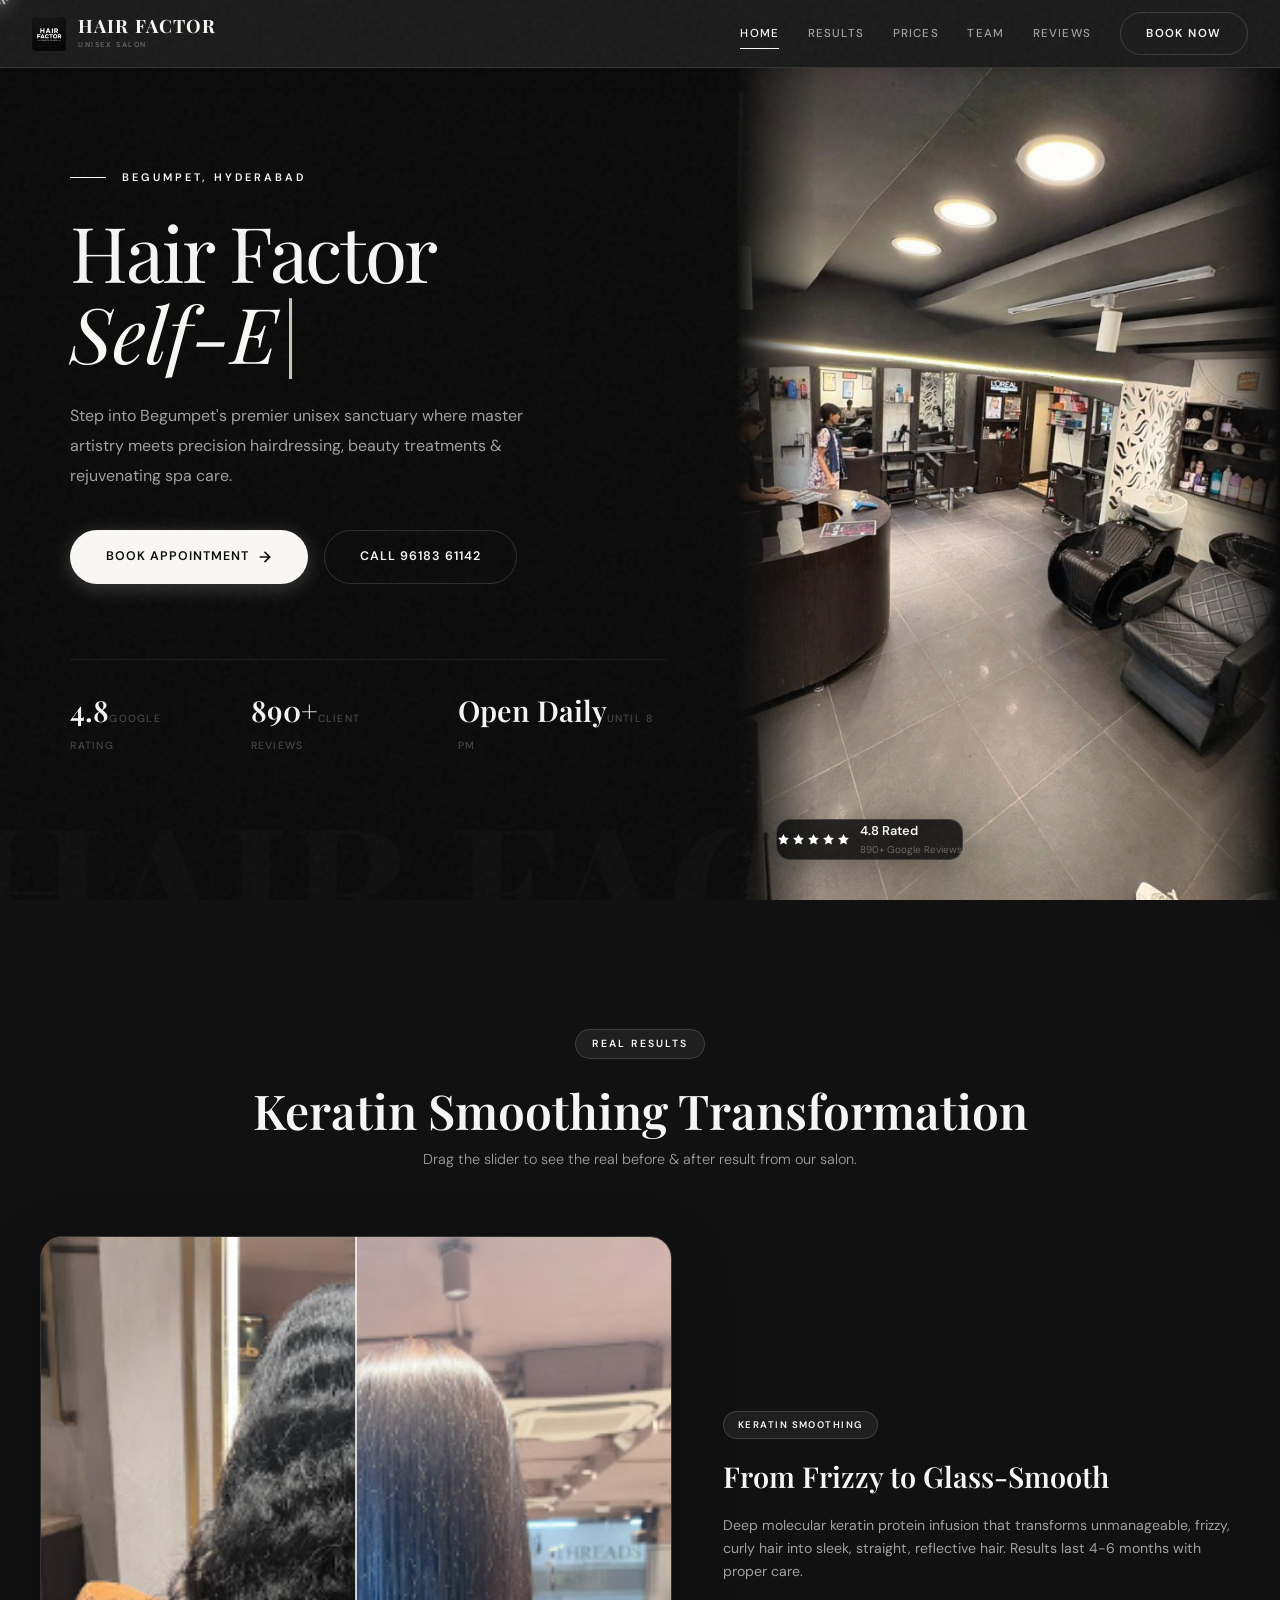
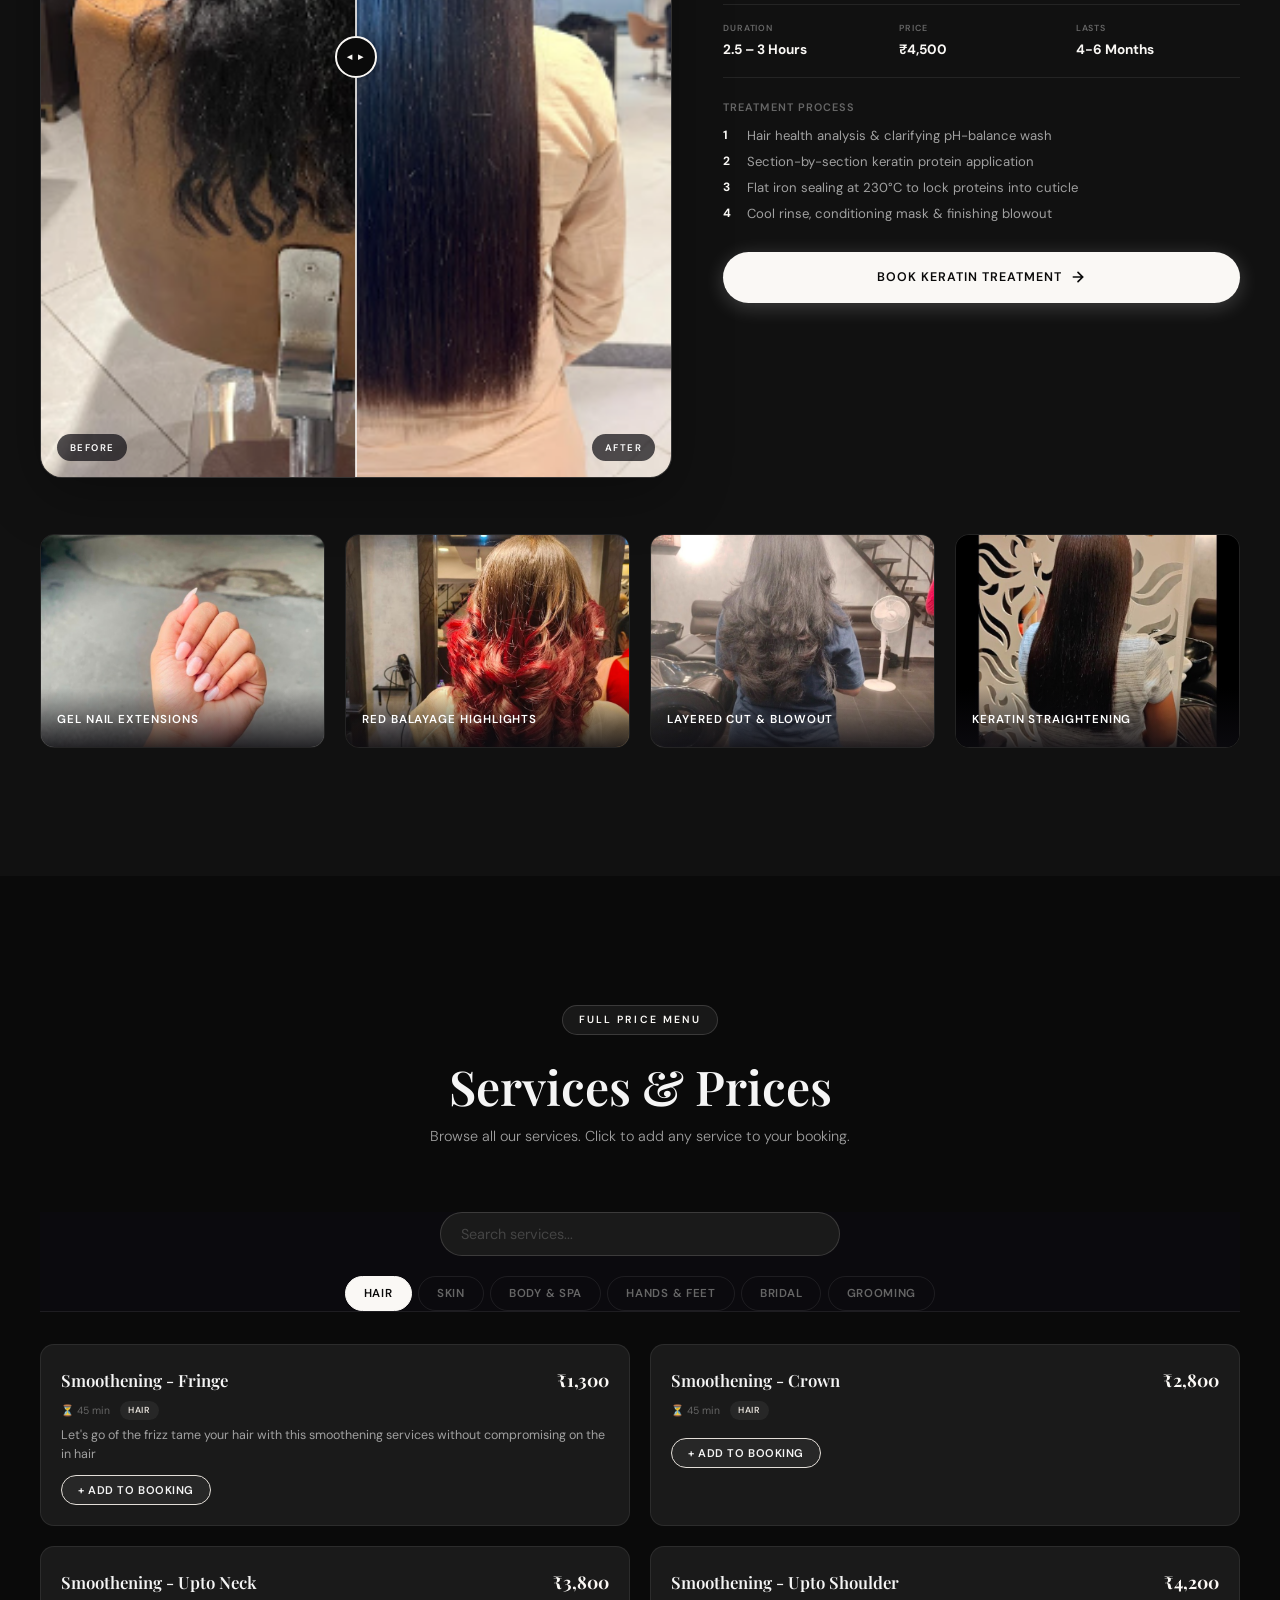
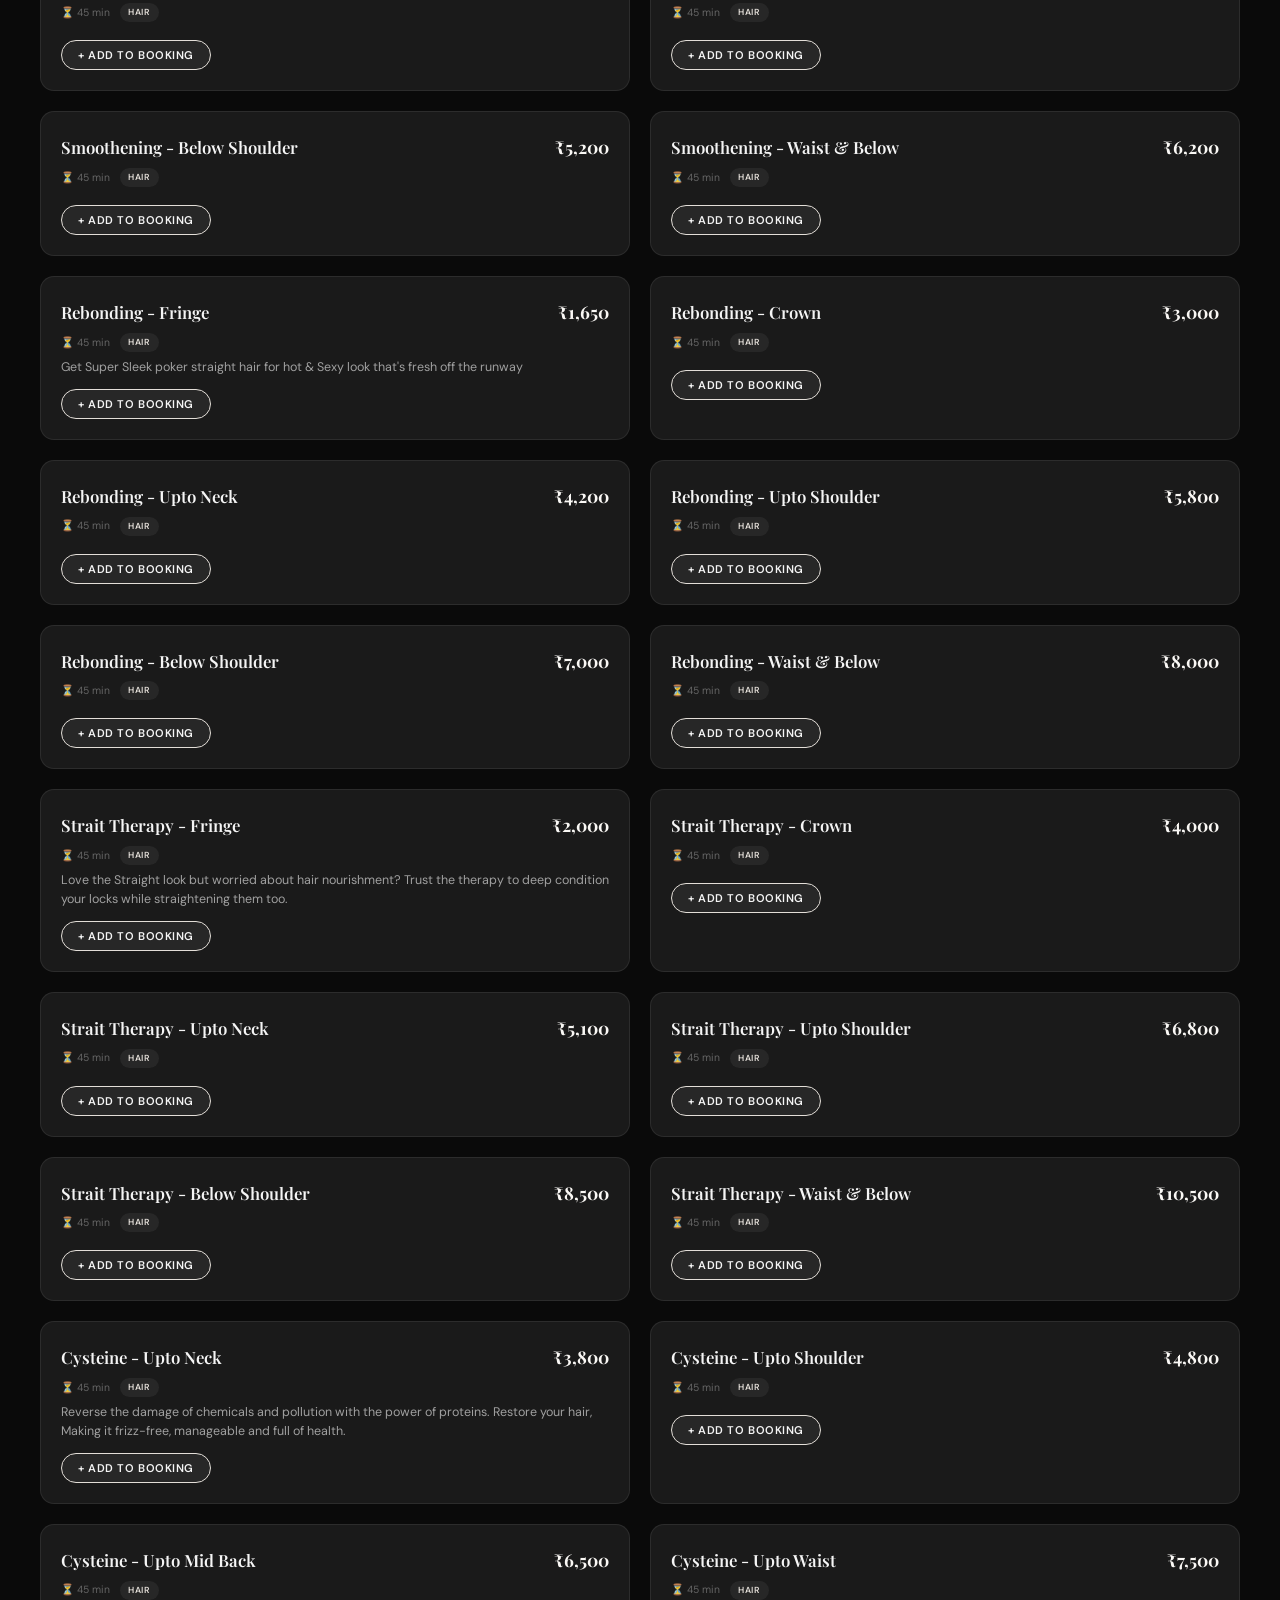
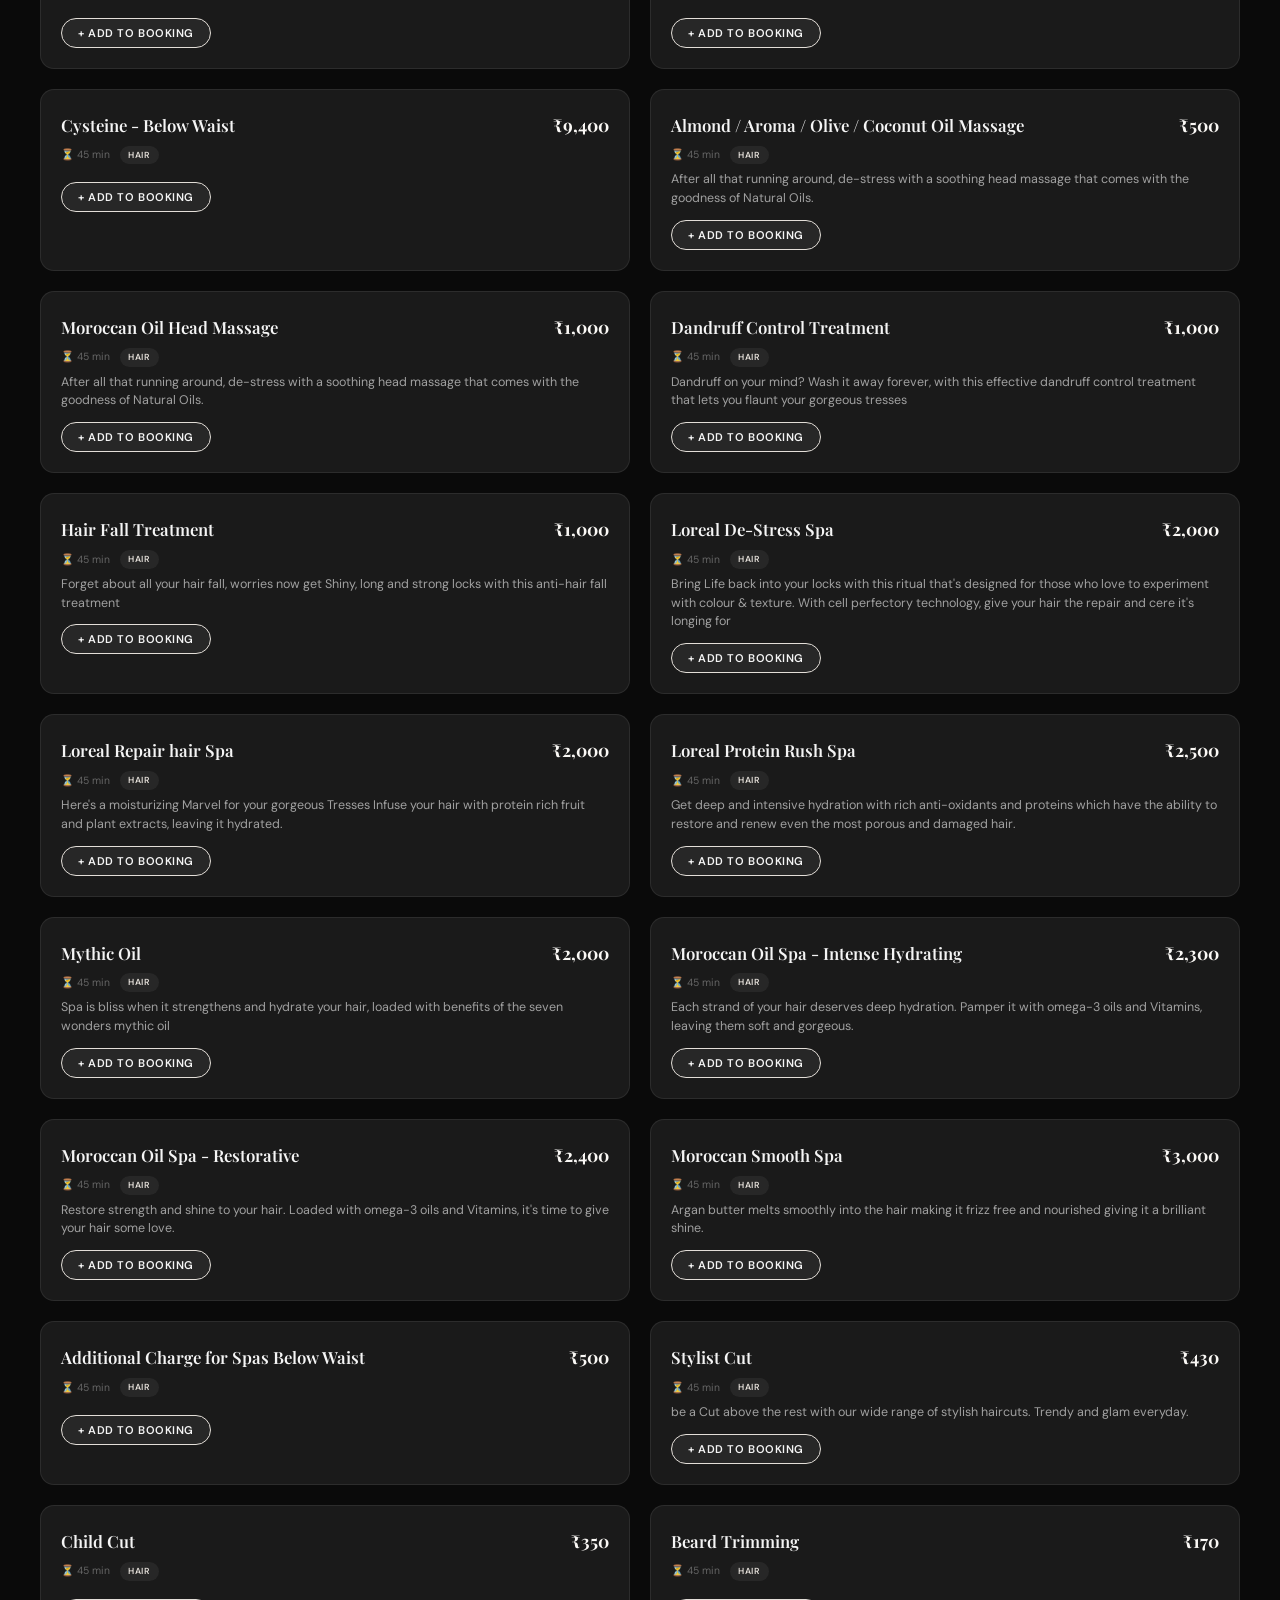
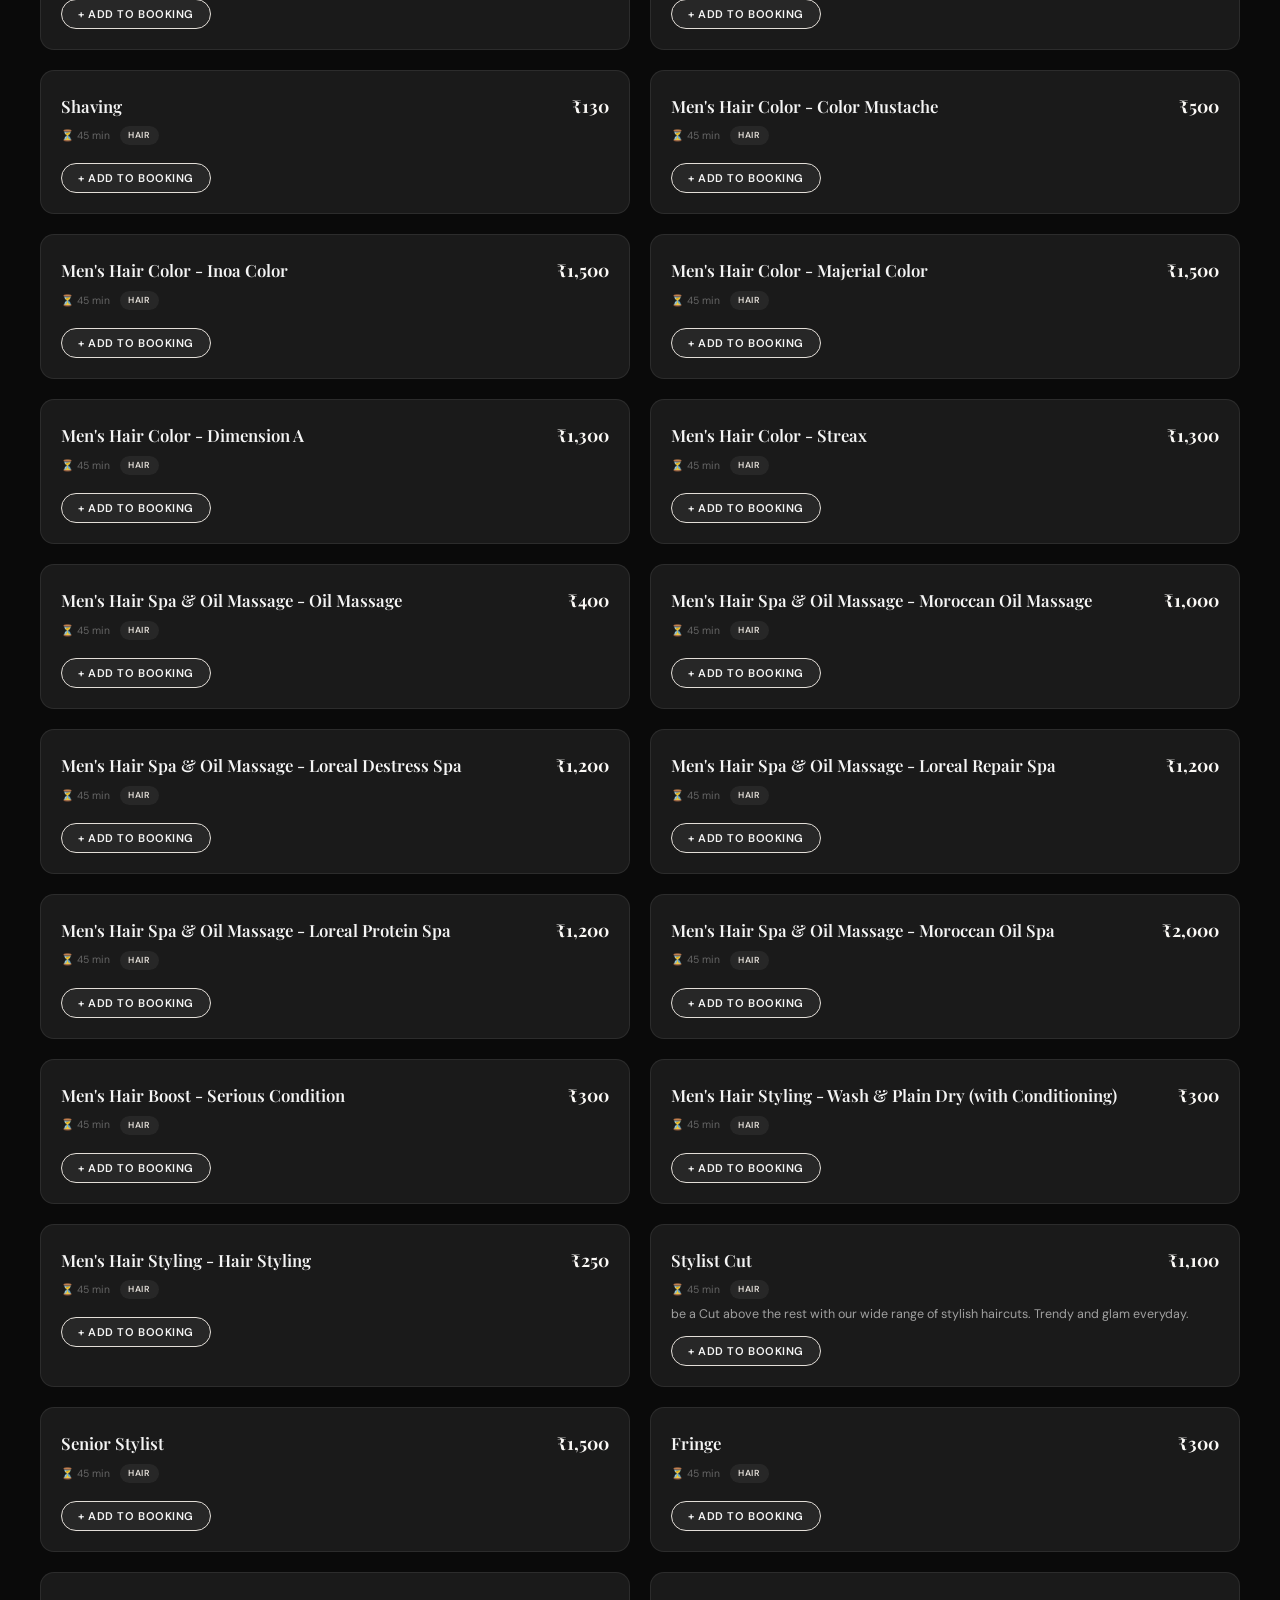
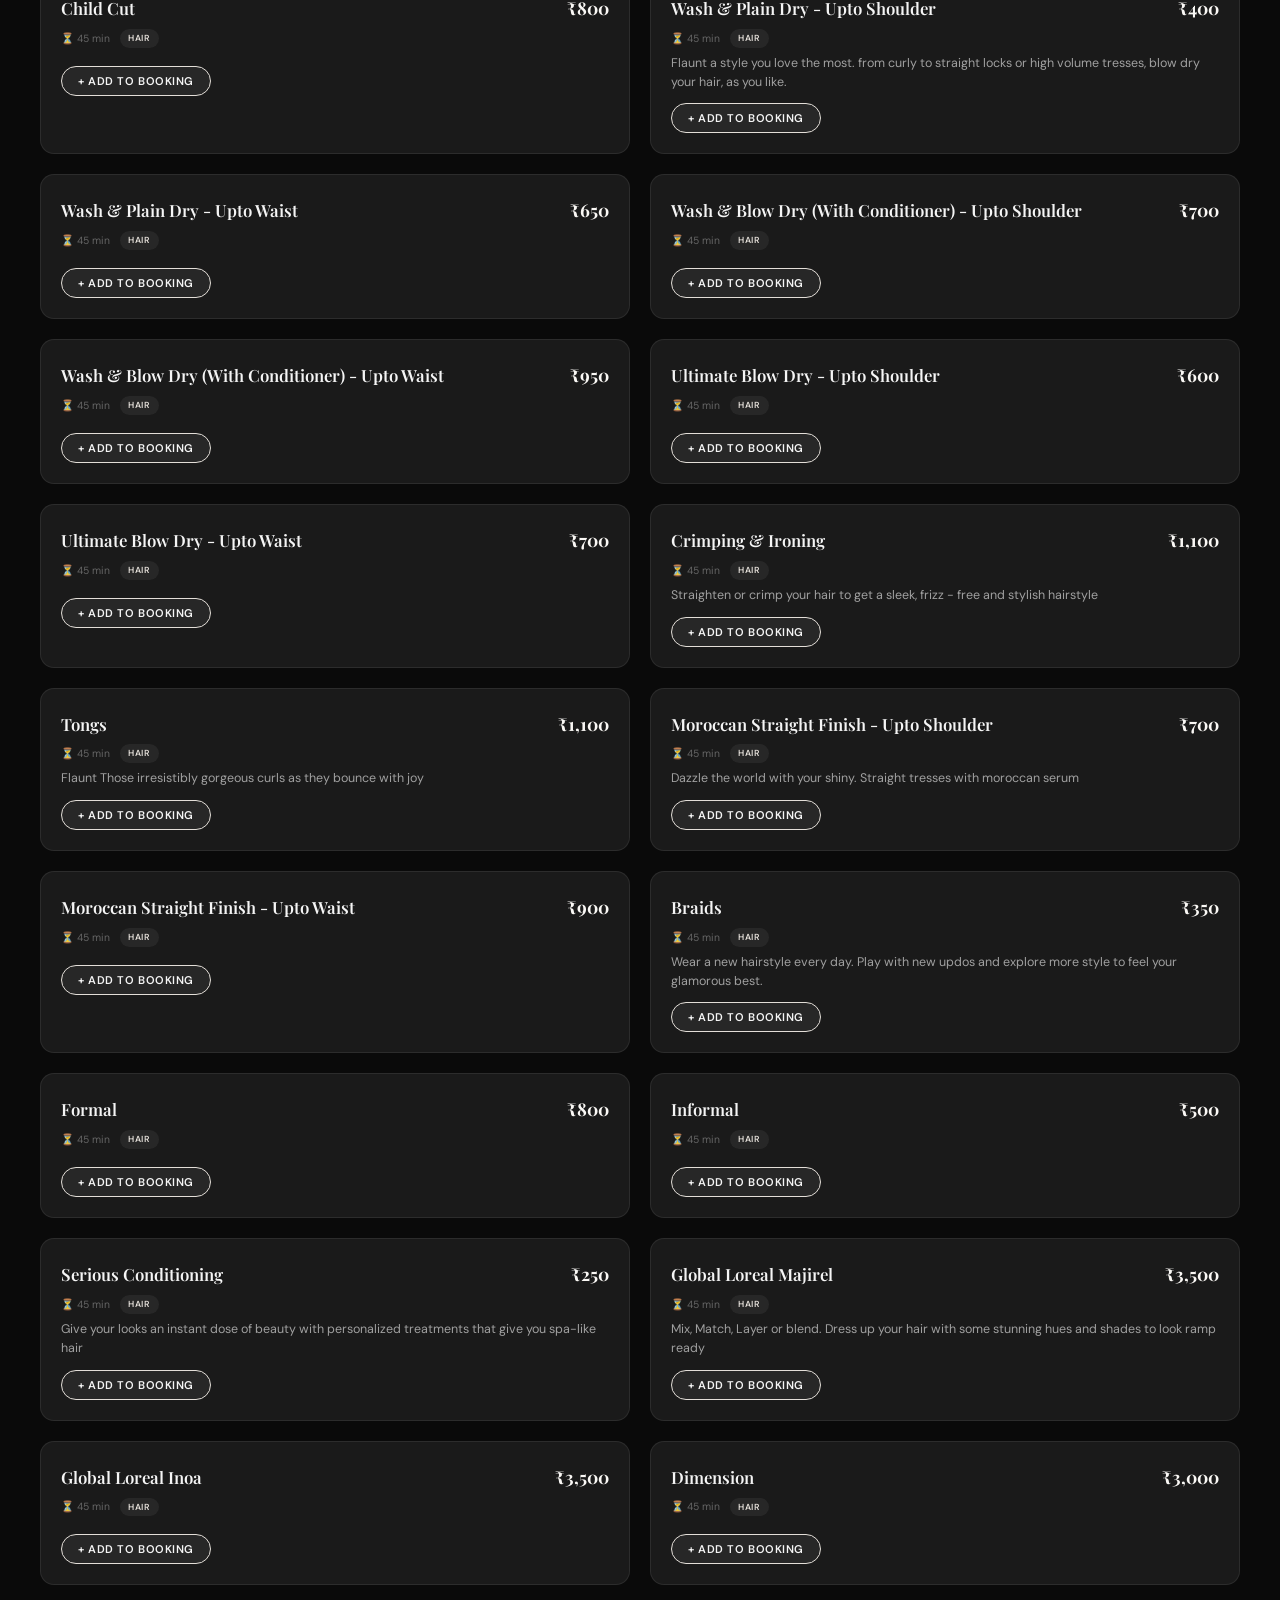
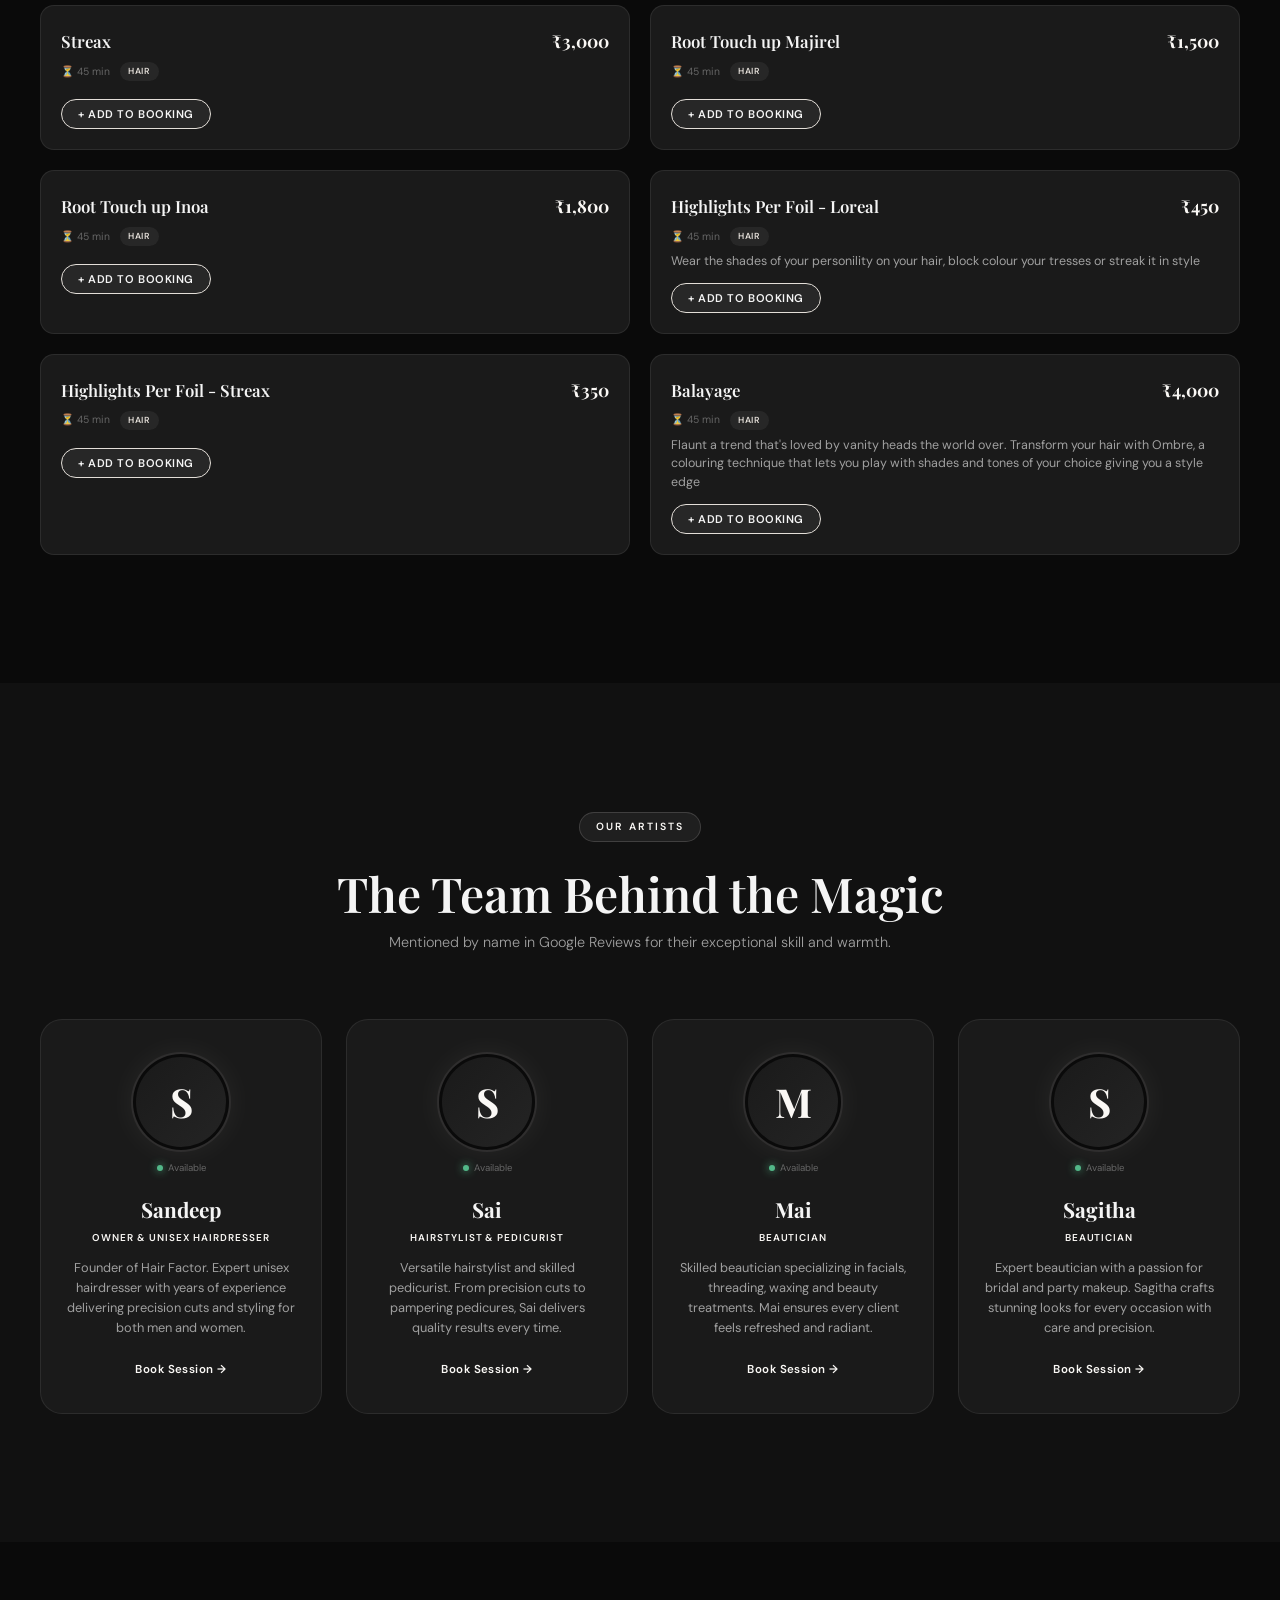
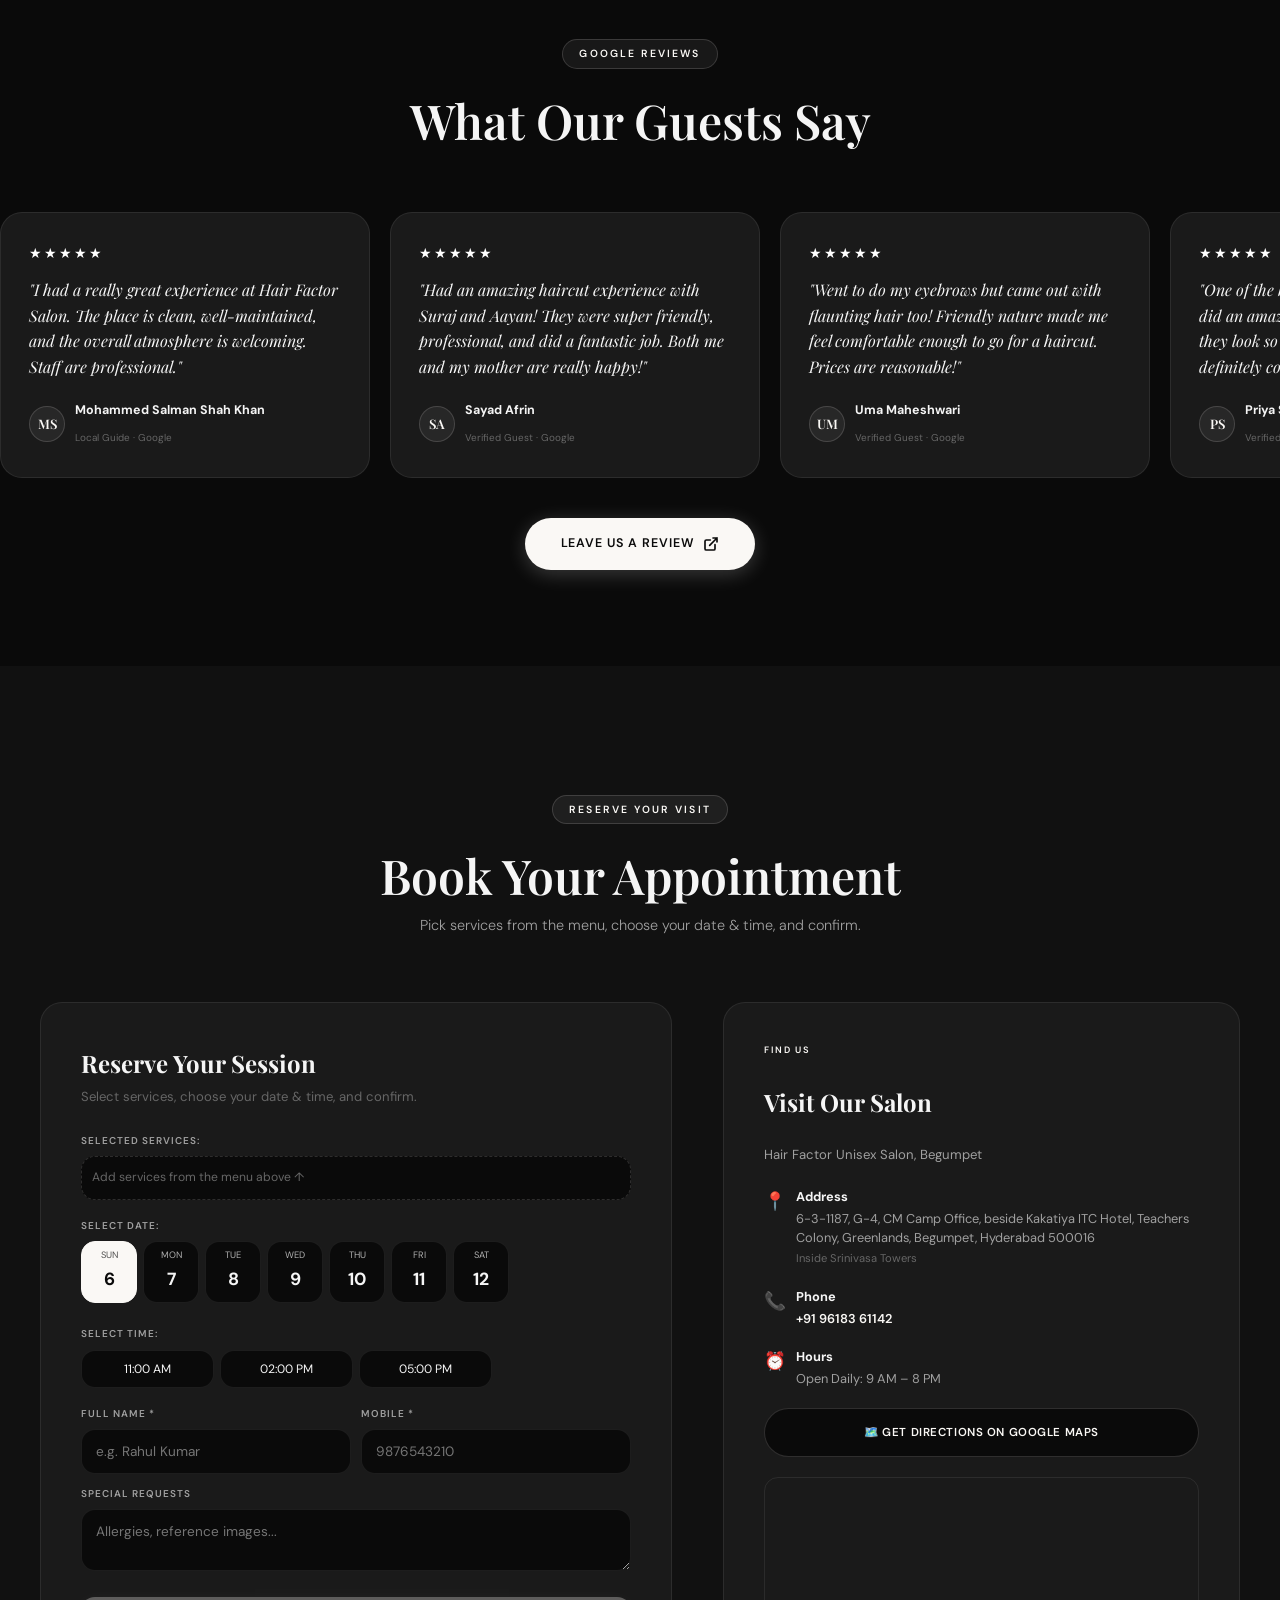
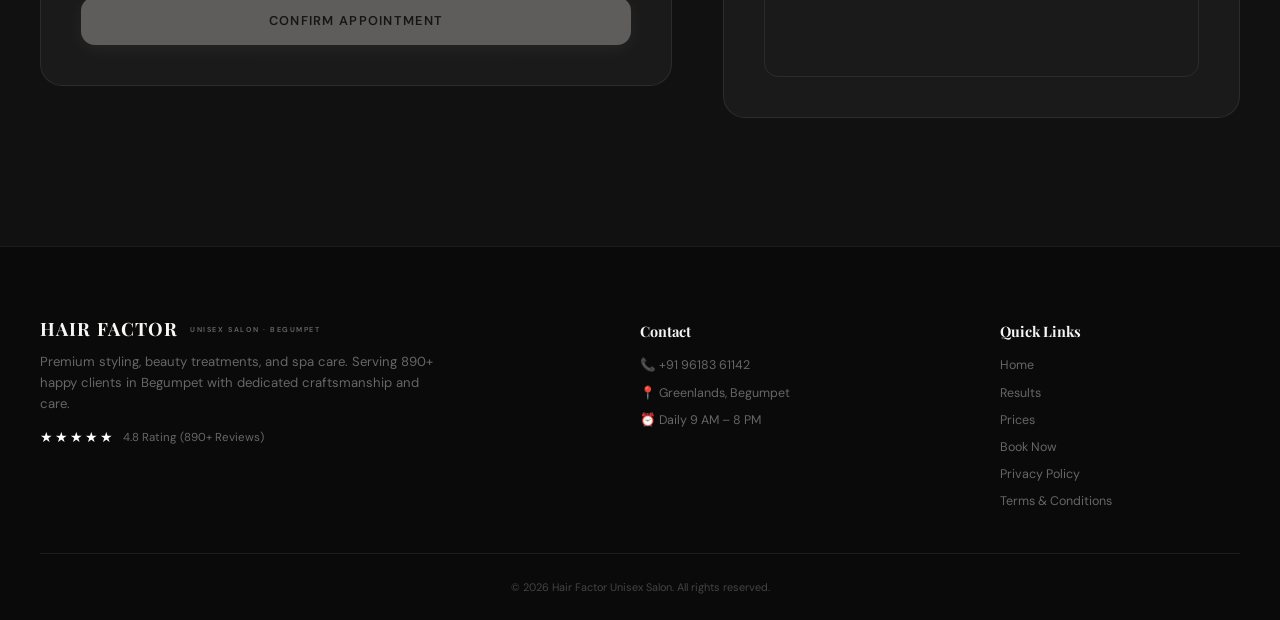
==== commit 9c1d49aa: "Add files via upload" ====
--- a/index.html
+++ b/index.html
@@ -91,12 +91,12 @@
                 Step into Begumpet's premier unisex sanctuary where master artistry meets precision hairdressing, beauty treatments & rejuvenating spa care.
             </p>
 
-            <div class="anim-up d3" style="margin-bottom:2.5rem;">
+            <div class="hero-ctas anim-up d3">
                 <a href="#booking" class="btn-primary" data-cursor-interact>
                     Book Appointment
                     <svg width="16" height="16" viewBox="0 0 24 24" fill="none" stroke="currentColor" stroke-width="2.5" stroke-linecap="round"><path d="M5 12h14M12 5l7 7-7 7"/></svg>
                 </a>
-                <a href="tel:+919618361142" class="btn-outline" data-cursor-interact style="margin-left:.75rem;">Call 96183 61142</a>
+                <a href="tel:+919618361142" class="btn-outline" data-cursor-interact>Call 96183 61142</a>
             </div>
 
             <div class="hero-stats anim-up d4">
--- a/style.css
+++ b/style.css
@@ -0,0 +1,602 @@
+/* =============================================================
+   HAIR FACTOR UNISEX SALON â€” PREMIUM BLACK & WHITE DESIGN
+   High-contrast classic with grain overlay, glass UI
+   ============================================================= */
+
+@import url('https://fonts.googleapis.com/css2?family=Playfair+Display:ital,wght@0,400;0,500;0,600;0,700;0,800;1,400;1,500&family=DM+Sans:ital,opsz,wght@0,9..40,300;0,9..40,400;0,9..40,500;0,9..40,600;0,9..40,700;1,9..40,300;1,9..40,400&display=swap');
+
+:root {
+    --bg:             #0a0a0a;
+    --bg2:            #111111;
+    --bg3:            #1a1a1a;
+    --bg4:            #242424;
+    --surface:        rgba(255,255,255,0.04);
+    --glass:          rgba(10,10,10,0.78);
+    --glass-border:   rgba(255,255,255,0.1);
+
+    --text:           #f5f5f5;
+    --text2:          #a0a0a0;
+    --text3:          #666666;
+    --text4:          #444444;
+
+    --accent:         #faf8f5;
+    --accent-l:       #ffffff;
+    --accent-d:       #e3ded8;
+    --silver:         #c9c2b8;
+    --glow:           rgba(250,248,245,0.06);
+    --glow-s:         rgba(250,248,245,0.12);
+    --border:         rgba(250,248,245,0.08);
+    --border-a:       rgba(250,248,245,0.15);
+    --border-a2:      rgba(250,248,245,0.25);
+
+    --green:          #52b788;
+    --red:            #ef6461;
+
+    --serif:          'Playfair Display', Georgia, serif;
+    --sans:           'DM Sans', -apple-system, sans-serif;
+
+    --max:            1300px;
+    --nav-h:          68px;
+    --r:              14px;
+    --r-lg:           22px;
+    --pill:           999px;
+    --ease:           cubic-bezier(.25,.46,.45,.94);
+    --spring:         cubic-bezier(.34,1.56,.64,1);
+    --t:              .4s var(--ease);
+    --t-fast:         .25s var(--ease);
+}
+
+*,*::before,*::after{margin:0;padding:0;box-sizing:border-box}
+html{scroll-behavior:smooth;-webkit-font-smoothing:antialiased;cursor:none}
+body{font-family:var(--sans);color:var(--text);background:var(--bg);line-height:1.7;overflow-x:hidden;cursor:none}
+img{max-width:100%;height:auto;display:block}
+a{text-decoration:none;color:inherit;cursor:none}
+button{border:none;outline:none;cursor:none;font-family:var(--sans);background:none}
+ul,ol{list-style:none}
+::selection{background:var(--accent);color:var(--bg)}
+body.no-scroll{overflow:hidden}
+
+::-webkit-scrollbar{width:5px}
+::-webkit-scrollbar-track{background:var(--bg)}
+::-webkit-scrollbar-thumb{background:var(--text4);border-radius:3px}
+::-webkit-scrollbar-thumb:hover{background:var(--accent)}
+
+/* Noise grain overlay */
+.noise-overlay{
+    position:fixed;inset:0;z-index:99998;pointer-events:none;opacity:.035;
+    background-image:url("data:image/svg+xml,%3Csvg viewBox='0 0 256 256' xmlns='http://www.w3.org/2000/svg'%3E%3Cfilter id='n'%3E%3CfeTurbulence type='fractalNoise' baseFrequency='0.9' numOctaves='4' stitchTiles='stitch'/%3E%3C/filter%3E%3Crect width='100%25' height='100%25' filter='url(%23n)'/%3E%3C/svg%3E");
+    background-repeat:repeat;background-size:200px 200px;
+}
+
+/* â•â•â• COMB CURSOR (Enhanced) â•â•â• */
+.cursor-comb{
+    position:fixed;top:0;left:0;width:32px;height:32px;
+    pointer-events:none;z-index:100001;
+    transform:translate(-50%,-50%) rotate(-30deg);
+    transition:transform .18s cubic-bezier(.34,1.56,.64,1),opacity .25s;
+    will-change:transform;opacity:0;
+    filter:drop-shadow(0 0 6px rgba(255,255,255,0.4)) drop-shadow(0 2px 3px rgba(0,0,0,0.3));
+}
+.cursor-comb svg{width:100%;height:100%}
+.cursor-glow{
+    position:fixed;top:0;left:0;width:50px;height:50px;
+    border-radius:50%;pointer-events:none;z-index:100000;
+    transform:translate(-50%,-50%);
+    background:radial-gradient(circle,rgba(255,255,255,0.08) 0%,transparent 70%);
+    transition:width .4s var(--ease),height .4s var(--ease),opacity .25s,background .3s;
+    will-change:transform;opacity:0;
+}
+.cursor-glow.active{width:80px;height:80px;background:radial-gradient(circle,rgba(255,255,255,0.15) 0%,rgba(255,255,255,0.06) 40%,transparent 70%)}
+@media(pointer:coarse){.cursor-comb,.cursor-glow{display:none!important}html,body,a,button,select,input,textarea{cursor:auto!important}}
+
+/* ═══ PREMIUM NOISE TEXTURE ═══ */
+.noise-bg{
+    position:fixed;inset:0;z-index:9999;pointer-events:none;
+    background-image:url("data:image/svg+xml,%3Csvg viewBox='0 0 200 200' xmlns='http://www.w3.org/2000/svg'%3E%3Cfilter id='noiseFilter'%3E%3CfeTurbulence type='fractalNoise' baseFrequency='0.85' numOctaves='3' stitchTiles='stitch'/%3E%3C/filter%3E%3Crect width='100%25' height='100%25' filter='url(%23noiseFilter)' opacity='0.04'/%3E%3C/svg%3E");
+}
+
+/* ═══ STANDARD HEADER ═══ */
+.navbar{
+    position:fixed;top:0;left:0;
+    width:100%;max-width:none;height:var(--nav-h);z-index:9000;
+    background:var(--bg3);-webkit-backdrop-filter:blur(20px);backdrop-filter:blur(20px);
+    border-bottom:1px solid var(--glass-border);
+    transition:all .35s var(--ease);box-shadow:0 4px 20px rgba(0,0,0,0.2);
+}
+.navbar.scrolled{box-shadow:0 8px 40px rgba(0,0,0,0.35);background:rgba(10,10,10,0.92);border-color:var(--border-a)}
+.nav-inner{width:100%;height:100%;padding:0 2rem;display:flex;align-items:center;justify-content:space-between}
+.nav-brand{display:flex;align-items:center;gap:12px;text-decoration:none}
+.nav-brand-text{display:flex;flex-direction:column;justify-content:center}
+.brand-name{font-family:var(--serif);font-size:1.15rem;font-weight:700;letter-spacing:.06em;color:var(--text);text-transform:uppercase;line-height:1.1}
+.brand-name span{color:var(--accent)}
+.brand-sub{font-size:.45rem;font-weight:600;letter-spacing:.22em;text-transform:uppercase;color:var(--text3);margin-top:2px}
+.nav-logo{height:34px;width:auto;border-radius:4px;object-fit:contain}
+
+.nav-links{display:flex;align-items:center;gap:1.8rem}
+.nav-links a:not(.nav-book){font-size:.72rem;font-weight:500;letter-spacing:.1em;text-transform:uppercase;color:var(--text2);position:relative;transition:color .3s;padding:4px 0}
+.nav-links a:not(.nav-book)::after{content:'';position:absolute;bottom:-2px;left:0;width:0;height:1.5px;background:var(--accent);transition:width .3s var(--ease)}
+.nav-links a:not(.nav-book):hover{color:var(--text)}
+.nav-links a:not(.nav-book):hover::after,.nav-links a:not(.nav-book).active::after{width:100%}
+.nav-links a.active{color:var(--accent-l)}
+.nav-book{
+    padding:.65rem 1.6rem;font-size:.72rem;font-weight:600;letter-spacing:.12em;text-transform:uppercase;
+    color:var(--text);border:1px solid var(--border-a);border-radius:50px;transition:all .35s var(--ease);
+}
+.nav-book:hover{background:var(--accent);color:var(--bg);border-color:var(--accent);box-shadow:0 6px 20px rgba(255,255,255,.2)}
+
+.hamburger{display:none;flex-direction:column;gap:5px;padding:8px;z-index:9200}
+.hamburger span{display:block;width:22px;height:1.5px;background:var(--text);border-radius:2px;transition:all .3s var(--ease)}
+.hamburger.open span:nth-child(1){transform:rotate(45deg) translate(4.5px,4.5px)}
+.hamburger.open span:nth-child(2){opacity:0}
+.hamburger.open span:nth-child(3){transform:rotate(-45deg) translate(4.5px,-4.5px)}
+
+.mobile-overlay{position:fixed;inset:0;background:rgba(0,0,0,.55);z-index:8050;opacity:0;visibility:hidden;transition:var(--t)}
+.mobile-overlay.open{opacity:1;visibility:visible}
+.mobile-drawer{
+    position:fixed;top:0;right:-340px;width:320px;max-width:88vw;height:100vh;
+    background:var(--bg2);z-index:8150;box-shadow:-8px 0 40px rgba(0,0,0,.4);
+    transition:right .4s var(--ease);padding:calc(var(--nav-h) + 3rem) 2rem 2rem;
+    display:flex;flex-direction:column;
+}
+.mobile-drawer.open{right:0}
+.drawer-link{font-family:var(--serif);font-size:1.4rem;padding:.8rem 0;color:var(--text);border-bottom:1px solid var(--border);transition:color .3s}
+.drawer-link:hover{color:var(--accent)}
+.drawer-cta{margin-top:1.5rem;border:none!important;text-align:center;font-family:var(--sans);font-size:.82rem;font-weight:600;text-transform:uppercase;letter-spacing:.1em;background:var(--accent);color:var(--bg);border-radius:var(--pill);padding:14px 20px}
+.drawer-phone{margin-top:auto;text-align:center}
+.drawer-phone p{font-size:.7rem;color:var(--text3);margin-bottom:4px}
+.drawer-phone a{font-size:1.05rem;font-weight:700;color:var(--accent)}
+
+/* â•â•â• LAYOUT â•â•â• */
+.container{max-width:var(--max);margin:0 auto;padding:0 clamp(1.25rem,4vw,2.5rem)}
+.sec-head{text-align:center;margin-bottom:clamp(2.5rem,5vw,4rem)}
+.sec-label{
+    font-size:.65rem;font-weight:600;letter-spacing:.2em;text-transform:uppercase;
+    color:var(--accent);display:inline-block;background:var(--glow);
+    padding:5px 16px;border-radius:var(--pill);border:1px solid var(--border-a);margin-bottom:.75rem;
+}
+.sec-title{
+    font-family:var(--serif);font-size:clamp(2rem,4.5vw,3rem);font-weight:600;
+    margin-top:.75rem;margin-bottom:.6rem;line-height:1.15;
+}
+.sec-desc{font-size:.9rem;color:var(--text2);max-width:540px;margin:0 auto;font-weight:300}
+
+/* â•â•â• HERO â€” Page 3 Style Split Grid â•â•â• */
+.hero{
+    display:grid;grid-template-columns:1.15fr .85fr;
+    min-height:100vh;align-items:stretch;overflow:hidden;background:var(--bg);
+}
+.hero-text{
+    display:flex;flex-direction:column;justify-content:center;
+    padding:clamp(6rem,8vw,8rem) clamp(2.5rem,5.5vw,5.5rem) clamp(3rem,6vw,6rem);
+    position:relative;z-index:2;overflow:hidden;
+}
+.hero-text > *{position:relative;z-index:3}
+
+/* Ambient glow animation */
+.hero-sunbeam{position:absolute;inset:0;z-index:1;pointer-events:none;will-change:background;animation:ambientGlow 16s ease-in-out infinite alternate}
+@keyframes ambientGlow{
+    0%{background:radial-gradient(circle at 20% 30%,rgba(255,255,255,.06) 0%,transparent 60%)}
+    50%{background:radial-gradient(circle at 80% 70%,rgba(255,255,255,.04) 0%,transparent 70%)}
+    100%{background:radial-gradient(circle at 30% 80%,rgba(255,255,255,.05) 0%,transparent 65%)}
+}
+
+/* Watermark */
+.hero-watermark{
+    position:absolute;bottom:-8%;left:-5%;
+    font-family:var(--serif);font-size:clamp(6rem,14vw,12rem);font-weight:700;
+    color:rgba(255,255,255,.02);pointer-events:none;z-index:1;
+    user-select:none;white-space:nowrap;line-height:1;
+}
+
+/* Eyebrow */
+.hero-eyebrow{
+    font-size:.68rem;font-weight:600;letter-spacing:.28em;text-transform:uppercase;
+    color:var(--accent);margin-bottom:1.5rem;display:flex;align-items:center;gap:1rem;
+}
+.hero-eyebrow::before{content:'';width:36px;height:1px;background:var(--accent)}
+
+/* Hero H1 */
+.hero-h1{
+    font-family:var(--serif);font-size:clamp(3.5rem,6vw,5.5rem);font-weight:300;
+    line-height:1.06;letter-spacing:-.03em;margin-bottom:1.75rem;color:var(--text);
+}
+.hero-h1 em{font-style:italic;font-weight:400;color:var(--accent);letter-spacing:0}
+
+/* Editorial pulse typewriter */
+.editorial-pulse{animation:editorialGlow 4s ease-in-out infinite alternate}
+@keyframes editorialGlow{
+    0%{color:var(--accent);text-shadow:0 0 0 rgba(255,255,255,0)}
+    100%{color:var(--accent-l);text-shadow:0 0 15px rgba(250,248,245,.2)}
+}
+.editorial-pulse.typing::after{content:'|';margin-left:4px;font-style:normal;color:var(--silver);animation:blinkCursor .8s infinite}
+@keyframes blinkCursor{0%,100%{opacity:0}50%{opacity:1}}
+
+/* Hero paragraph */
+.hero-p{font-size:1rem;color:var(--text2);max-width:460px;margin-bottom:2.5rem;line-height:1.85}
+
+/* Stats row */
+.hero-stats{display:flex;gap:3rem;margin-top:2.2rem;padding-top:2.2rem;border-top:1px solid var(--border)}
+.hero-stat .val{font-family:var(--serif);font-size:1.8rem;font-weight:600;line-height:1.1;color:var(--text)}
+.hero-stat .lab{font-size:.65rem;font-weight:500;letter-spacing:.12em;text-transform:uppercase;color:var(--text4);margin-top:.15rem}
+
+/* Right: Full Bleed Visual */
+.hero-visual{position:relative;background:var(--bg2);z-index:2;display:flex;align-items:stretch;overflow:hidden}
+.hero-visual::after{content:'';position:absolute;inset:0;background:linear-gradient(90deg, var(--bg) 0%, transparent 15%, transparent 85%, var(--bg) 100%);pointer-events:none;z-index:2}
+.hero-visual img{width:100%;height:100%;object-fit:cover;display:block;animation:kenBurns 20s ease-out infinite alternate}
+@keyframes kenBurns{
+    0%{transform:scale(1)}
+    100%{transform:scale(1.08)}
+}
+
+/* Floating glass badge on image */
+.hero-badge{
+    position:absolute;bottom:2.5rem;left:2.5rem;z-index:25;
+    background:rgba(10,10,10,.85);-webkit-
+    padding:.85rem 1.25rem;border-radius:14px;display:flex;align-items:center;gap:.65rem;
+    box-shadow:0 8px 30px rgba(0,0,0,.3);border:1px solid var(--border-a);
+}
+.badge-stars{display:flex;gap:2px;color:#ffffff}
+.badge-stars svg{width:13px;height:13px;fill:currentColor}
+.hero-badge strong{font-size:.8rem;font-weight:600;display:block}
+.hero-badge small{display:block;font-size:.62rem;color:var(--text3);font-weight:400}
+
+/* Hero CTA buttons (inline) */
+.hero-ctas{display:flex;gap:1rem;flex-wrap:wrap;margin-bottom:2.5rem}
+
+.btn-primary{
+    display:inline-flex;align-items:center;gap:8px;
+    padding:.95rem 2.2rem;font-size:.78rem;font-weight:600;letter-spacing:.08em;text-transform:uppercase;
+    color:var(--bg);background:var(--accent);border-radius:var(--pill);
+    transition:var(--t);box-shadow:0 4px 20px rgba(255,255,255,.2);
+}
+.btn-primary svg{transition:transform .3s}
+.btn-primary:hover{transform:translateY(-3px);box-shadow:0 8px 30px rgba(255,255,255,.35);background:var(--accent-l)}
+.btn-primary:hover svg{transform:translateX(3px)}
+.btn-primary.btn-full{width:100%;justify-content:center;margin-top:.5rem}
+.btn-outline{
+    padding:.95rem 2.2rem;font-size:.78rem;font-weight:600;letter-spacing:.08em;text-transform:uppercase;
+    color:var(--text);border:1.5px solid var(--border-a);border-radius:var(--pill);transition:var(--t);
+}
+.btn-outline:hover{border-color:var(--accent);color:var(--accent);background:var(--glow)}
+
+.hero-chips{display:flex;gap:.75rem;flex-wrap:wrap}
+.hchip{font-size:.76rem;color:var(--text3);background:var(--surface);padding:6px 14px;border-radius:var(--pill);border:1px solid var(--border)}
+
+/* Upcoming badge */
+.upcoming-badge{
+    position:fixed;bottom:24px;right:24px;z-index:8000;
+    background:var(--glass);
+    border:1px solid var(--border-a);border-radius:var(--r);
+    padding:14px 16px;display:flex;align-items:flex-start;gap:10px;
+    box-shadow:0 10px 40px rgba(0,0,0,.3);max-width:340px;transition:var(--t);
+}
+.upcoming-badge.hidden{display:none}
+.ub-pulse{width:8px;height:8px;background:var(--green);border-radius:50%;box-shadow:0 0 10px var(--green);margin-top:5px;flex-shrink:0;animation:pulse 2s infinite}
+@keyframes pulse{0%,100%{box-shadow:0 0 6px var(--green)}50%{box-shadow:0 0 16px var(--green)}}
+.ub-body p{font-size:.76rem;line-height:1.4;margin-bottom:6px}
+.ub-cancel{font-size:.65rem;color:var(--red);font-weight:600;text-transform:uppercase;letter-spacing:.06em;border-bottom:1px dashed var(--red)}
+.ub-cancel:hover{border-bottom-style:solid}
+
+/* â•â•â• ANIMATIONS â•â•â• */
+.anim-up{opacity:0;transform:translateY(35px);animation:animUp .9s var(--ease) forwards}
+.d1{animation-delay:.12s}.d2{animation-delay:.24s}.d3{animation-delay:.36s}.d4{animation-delay:.48s}.d5{animation-delay:.6s}.d6{animation-delay:.72s}
+@keyframes animUp{to{opacity:1;transform:translateY(0)}}
+.reveal{opacity:0;transform:translateY(28px);transition:opacity .7s var(--ease),transform .7s var(--ease)}
+.reveal.revealed{opacity:1;transform:translateY(0)}
+.reveal.d1{transition-delay:.1s}.reveal.d2{transition-delay:.2s}
+
+/* â•â•â• TRANSFORMATION / BEFORE-AFTER â•â•â• */
+.transform-section{padding:clamp(5rem,10vw,8rem) 0;background:var(--bg2)}
+.transform-layout{display:grid;grid-template-columns:1.1fr .9fr;gap:clamp(2rem,4vw,3.5rem);align-items:center;margin-bottom:3.5rem}
+
+/* Before/After Slider */
+.ba-container{position:relative}
+.ba-wrapper{position:relative;border-radius:var(--r-lg);overflow:hidden;aspect-ratio:3/4;border:1px solid var(--border-a);box-shadow:0 16px 60px rgba(0,0,0,.3);user-select:none}
+.ba-img-layer{position:absolute;inset:0;width:100%;height:100%}
+.ba-img-layer img{width:200%;height:100%;object-fit:cover}
+.ba-after img{object-position:right center}
+.ba-before{clip-path:inset(0 50% 0 0);z-index:2}
+.ba-before img{object-position:left center}
+
+
+.ba-handle{
+    position:absolute;top:0;bottom:0;left:50%;z-index:5;
+    display:flex;flex-direction:column;align-items:center;justify-content:center;
+    transform:translateX(-50%);pointer-events:none;gap:0;
+}
+.ba-handle-line{width:2px;flex:1;background:var(--accent);opacity:.8}
+.ba-handle-knob{
+    width:42px;height:42px;border-radius:50%;background:var(--bg);
+    border:2px solid var(--accent);color:var(--accent);font-size:.6rem;font-weight:700;
+    display:flex;align-items:center;justify-content:center;letter-spacing:2px;
+    box-shadow:0 4px 15px rgba(0,0,0,.3);flex-shrink:0;
+}
+.ba-range{position:absolute;inset:0;width:100%;height:100%;opacity:0;z-index:10;cursor:ew-resize;margin:0}
+.ba-label{
+    position:absolute;bottom:1rem;z-index:12;font-size:.6rem;font-weight:600;
+    letter-spacing:.15em;text-transform:uppercase;color:white;
+    background:rgba(12,11,16,.7);
+    padding:.35rem .8rem;border-radius:var(--pill);pointer-events:none;
+}
+.ba-label-before{left:1rem}.ba-label-after{right:1rem}
+
+/* Transform Info */
+.transform-info{display:flex;flex-direction:column;gap:1.25rem}
+.ti-badge{
+    font-size:.6rem;font-weight:600;letter-spacing:.15em;text-transform:uppercase;
+    color:var(--accent);background:var(--glow);padding:5px 14px;border-radius:var(--pill);
+    border:1px solid var(--border-a);width:fit-content;
+}
+.transform-info h3{font-family:var(--serif);font-size:1.8rem;font-weight:600;line-height:1.2}
+.transform-info>p{font-size:.88rem;color:var(--text2);line-height:1.65}
+.ti-details{display:grid;grid-template-columns:repeat(3,1fr);gap:.75rem;padding:1rem 0;border-top:1px solid var(--border);border-bottom:1px solid var(--border)}
+.ti-detail{display:flex;flex-direction:column;gap:2px}
+.td-label{font-size:.55rem;font-weight:600;letter-spacing:.1em;text-transform:uppercase;color:var(--text3)}
+.ti-detail strong{font-size:.85rem;color:var(--accent)}
+.ti-steps h4{font-size:.68rem;font-weight:600;letter-spacing:.1em;text-transform:uppercase;color:var(--text3);margin-bottom:.6rem}
+.ti-steps ol{display:flex;flex-direction:column;gap:.4rem;counter-reset:steps}
+.ti-steps li{font-size:.82rem;color:var(--text2);line-height:1.5;padding-left:1.5rem;position:relative;counter-increment:steps}
+.ti-steps li::before{content:counter(steps);position:absolute;left:0;color:var(--accent);font-weight:700;font-size:.75rem}
+
+/* Gallery Row */
+.gallery-row{display:grid;grid-template-columns:repeat(4,1fr);gap:1.25rem}
+.gallery-card{position:relative;border-radius:var(--r);overflow:hidden;aspect-ratio:4/3;border:1px solid var(--border);transition:var(--t)}
+.gallery-card:hover{border-color:var(--border-a);transform:translateY(-4px);box-shadow:0 12px 40px rgba(0,0,0,.3)}
+.gallery-card img{width:100%;height:100%;object-fit:cover;transition:transform .6s var(--ease)}
+.gallery-card:hover img{transform:scale(1.06)}
+.gc-overlay{position:absolute;bottom:0;left:0;right:0;padding:1rem;background:linear-gradient(0deg,rgba(12,11,16,.85),transparent)}
+.gc-overlay span{font-size:.72rem;font-weight:600;letter-spacing:.08em;text-transform:uppercase;color:var(--accent-l)}
+
+/* â•â•â• MENU â•â•â• */
+.menu-section{padding:clamp(5rem,10vw,8rem) 0; position:relative;}
+.menu-tabs-container{
+    position:sticky;top:80px;z-index:90;background:rgba(12,11,16,0.85);-webkit-
+    padding:1rem 0;margin-bottom:2rem;border-bottom:1px solid var(--border);
+    display:flex;flex-direction:column;gap:1.25rem;align-items:center;
+}
+.menu-search{
+    width:100%;max-width:400px;padding:12px 20px;font-family:var(--sans);font-size:0.9rem;
+    color:var(--text);background:var(--bg3);border:1px solid var(--border-a);
+    border-radius:var(--pill);outline:none;transition:var(--t-fast);
+}
+.menu-search:focus{border-color:var(--accent);box-shadow:0 0 15px rgba(250,248,245,0.08);}
+.menu-search::placeholder{color:var(--text4);}
+.menu-tabs{display:flex;justify-content:center;gap:.4rem;flex-wrap:wrap}
+.menu-tab{
+    font-size:.72rem;font-weight:600;letter-spacing:.06em;text-transform:uppercase;
+    color:var(--text3);padding:9px 18px;border-radius:var(--pill);
+    border:1px solid var(--border);background:transparent;transition:var(--t);
+}
+.menu-tab:hover{color:var(--text);border-color:var(--text4)}
+.menu-tab.active{color:var(--bg);background:var(--accent);border-color:var(--accent)}
+
+.menu-grid{display:grid;grid-template-columns:1fr;gap:1.25rem}
+@media(min-width: 768px) {
+    .menu-grid{grid-template-columns:1fr 1fr;}
+}
+.menu-card{
+    background:var(--bg3);border:1px solid var(--border);border-radius:var(--r);
+    padding:1.25rem;transition:var(--t);display:flex;flex-direction:column;gap:6px;
+}
+.menu-card:hover{border-color:var(--border-a);background:var(--bg4)}
+.mc-top{display:flex;justify-content:space-between;align-items:baseline;gap:12px}
+.mc-name{font-family:var(--serif);font-size:1.05rem;font-weight:600;flex:1}
+.mc-price{font-family:var(--serif);font-size:1.1rem;font-weight:700;color:var(--accent);white-space:nowrap}
+.mc-meta{display:flex;gap:10px;align-items:center}
+.mc-dur{font-size:.65rem;color:var(--text3)}
+.mc-cat{font-size:.55rem;font-weight:600;letter-spacing:.08em;text-transform:uppercase;color:var(--accent-d);background:var(--glow);padding:2px 8px;border-radius:var(--pill)}
+.mc-desc{font-size:.78rem;color:var(--text2);line-height:1.5}
+.btn-add{
+    align-self:flex-start;margin-top:6px;font-size:.7rem;font-weight:600;letter-spacing:.05em;
+    text-transform:uppercase;color:var(--text);padding:7px 16px;
+    border:1px solid var(--accent-d);background:var(--glow);border-radius:var(--pill);transition:var(--t-fast);
+}
+.btn-add:hover{color:var(--bg);border-color:var(--accent);background:var(--accent)}
+.btn-add.added{color:var(--bg);border-color:var(--green);background:var(--green)}
+
+/* â•â•â• TEAM â•â•â• */
+.team-section{padding:clamp(5rem,10vw,8rem) 0;background:var(--bg2)}
+.team-grid{display:grid;grid-template-columns:repeat(4,1fr);gap:1.5rem}
+.team-card{
+    background:var(--bg3);border:1px solid var(--border);border-radius:var(--r-lg);
+    padding:2rem 1.5rem;text-align:center;transition:var(--t);
+}
+.team-card:hover{border-color:var(--border-a);transform:translateY(-6px);box-shadow:0 16px 50px rgba(0,0,0,.25)}
+.tc-avatar-area{display:flex;flex-direction:column;align-items:center;gap:8px;margin-bottom:1rem}
+.tc-avatar-ring{
+    width:100px;height:100px;border-radius:50%;overflow:hidden;
+    border:2px solid var(--border-a);padding:3px;background:var(--bg);
+    box-shadow:0 0 30px var(--glow);transition:var(--t);
+}
+.team-card:hover .tc-avatar-ring{border-color:var(--accent);box-shadow:0 0 40px var(--glow-s)}
+.tc-avatar-img{width:100%;height:100%;object-fit:cover;border-radius:50%}
+.tc-initials{
+    width:100%;height:100%;display:flex;align-items:center;justify-content:center;
+    font-family:var(--serif);font-size:2.5rem;font-weight:700;color:var(--accent);
+    background:linear-gradient(135deg,var(--bg3),var(--bg4));border-radius:50%;
+}
+.tc-status{font-size:.6rem;color:var(--text3);display:flex;align-items:center;gap:5px}
+.status-dot{width:6px;height:6px;background:var(--green);border-radius:50%;box-shadow:0 0 8px var(--green)}
+.team-card h3{font-family:var(--serif);font-size:1.3rem;margin-bottom:2px}
+.tc-role{font-size:.62rem;font-weight:600;letter-spacing:.1em;text-transform:uppercase;color:var(--accent);display:block;margin-bottom:.75rem}
+.team-card p{font-size:.8rem;color:var(--text2);line-height:1.55;margin-bottom:1rem}
+.btn-book-stylist{font-size:.72rem;font-weight:600;color:var(--accent);transition:color .3s;letter-spacing:.04em}
+.btn-book-stylist:hover{color:var(--accent-l)}
+
+/* â•â•â• REVIEWS â•â•â• */
+.reviews-section{padding:clamp(4rem,8vw,6rem) 0;overflow:hidden}
+.reviews-marquee{width:100%;overflow:hidden;margin-top:2rem}
+.reviews-track{display:flex;gap:1.25rem;animation:scroll 50s linear infinite}
+.reviews-track:hover{animation-play-state:paused}
+@keyframes scroll{0%{transform:translateX(0)}100%{transform:translateX(-50%)}}
+.rev-card{
+    flex:0 0 370px;background:var(--bg3);border:1px solid var(--border);
+    border-radius:var(--r-lg);padding:1.75rem;
+    display:flex;flex-direction:column;justify-content:space-between;transition:var(--t);
+}
+.rev-card:hover{border-color:var(--border-a)}
+.rev-stars{color:#ffffff;letter-spacing:2px;font-size:.9rem;margin-bottom:.75rem}
+.rev-card blockquote{font-family:var(--serif);font-size:1rem;font-style:italic;line-height:1.6;margin-bottom:1.25rem;flex:1}
+.rev-author{display:flex;align-items:center;gap:10px}
+.rev-av{
+    width:36px;height:36px;border-radius:50%;background:var(--glow);color:var(--accent);
+    border:1px solid var(--border-a);font-family:var(--serif);font-size:.82rem;font-weight:600;
+    display:flex;align-items:center;justify-content:center;flex-shrink:0;
+}
+.rev-author strong{font-size:.78rem;display:block;margin-bottom:1px;font-family:var(--sans)}
+.rev-author span{font-size:.62rem;color:var(--text3)}
+
+/* â•â•â• BOOKING â•â•â• */
+.booking-section{padding:clamp(5rem,10vw,8rem) 0;background:var(--bg2)}
+.booking-grid{display:grid;grid-template-columns:1.1fr .9fr;gap:clamp(2rem,4vw,3.5rem);align-items:start}
+
+.book-card{background:var(--bg3);border:1px solid var(--border);border-radius:var(--r-lg);padding:clamp(1.5rem,4vw,2.5rem);position:relative;overflow:hidden}
+.book-card h3{font-family:var(--serif);font-size:1.5rem;margin-bottom:3px}
+.book-sub{font-size:.82rem;color:var(--text3);margin-bottom:1.5rem}
+
+.fb{margin-bottom:1.1rem}
+.fb label,.ff label{display:block;font-size:.62rem;font-weight:600;letter-spacing:.1em;text-transform:uppercase;color:var(--text2);margin-bottom:.4rem}
+.ff{margin-bottom:.75rem}
+.fb select,.fb input,.ff input,.ff textarea{
+    width:100%;padding:.8rem .9rem;font-family:var(--sans);font-size:.85rem;
+    color:var(--text);background:var(--bg);border:1.5px solid var(--border);
+    border-radius:var(--r);transition:var(--t-fast);outline:none;
+}
+.fb select:focus,.fb input:focus,.ff input:focus,.ff textarea:focus{border-color:var(--accent);box-shadow:0 0 0 3px var(--glow)}
+.ff textarea{min-height:60px;resize:vertical}
+.fb select{
+    -webkit-appearance:none;appearance:none;
+    background-image:url("data:image/svg+xml,%3Csvg xmlns='http://www.w3.org/2000/svg' width='14' height='14' viewBox='0 0 24 24' fill='none' stroke='%237d7770' stroke-width='2'%3E%3Cpolyline points='6 9 12 15 18 9'/%3E%3C/svg%3E");
+    background-repeat:no-repeat;background-position:right .9rem center;padding-right:2.5rem;
+}
+.fb-split{display:grid;grid-template-columns:1fr 1fr;gap:10px}
+
+.date-row{display:flex;gap:6px;overflow-x:auto;padding-bottom:6px}
+.d-card{
+    flex:0 0 56px;height:62px;border:1px solid var(--border);border-radius:var(--r);
+    display:flex;flex-direction:column;align-items:center;justify-content:center;
+    background:var(--bg);cursor:pointer;transition:var(--t-fast);
+}
+.d-card:hover{border-color:var(--text4)}
+.d-card.active{background:var(--accent);color:var(--bg);border-color:var(--accent)}
+.d-card .dd{font-size:.58rem;text-transform:uppercase;opacity:.7}
+.d-card .dn{font-size:1.1rem;font-weight:700;margin-top:1px}
+
+.time-grid{display:grid;grid-template-columns:repeat(4,1fr);gap:6px}
+.t-slot{
+    padding:8px 4px;border:1px solid var(--border);border-radius:var(--r);
+    font-size:.76rem;text-align:center;background:var(--bg);cursor:pointer;transition:var(--t-fast);
+}
+.t-slot:hover{border-color:var(--accent-d);color:var(--accent)}
+.t-slot.active{background:var(--accent);color:var(--bg);border-color:var(--accent);font-weight:600}
+
+.selected-box{background:var(--bg);border:1px dashed var(--border-a);border-radius:var(--r);padding:10px;min-height:44px}
+.ph-text{font-size:.76rem;color:var(--text3)}
+.sel-pill{
+    display:inline-flex;align-items:center;gap:6px;background:var(--bg4);
+    border:1px solid var(--border);padding:3px 10px;border-radius:var(--pill);
+    font-size:.7rem;margin:2px;color:var(--text);
+}
+.sel-pill .rm{color:var(--red);font-weight:bold;cursor:pointer;font-size:.88rem}
+.sel-total{margin-top:8px;padding-top:6px;border-top:1px solid var(--border);display:flex;justify-content:space-between;font-size:.76rem}
+.sel-total strong{color:var(--accent)}
+
+.btn-submit{
+    width:100%;padding:.95rem;margin-top:.4rem;color:var(--bg);font-size:.8rem;font-weight:600;
+    text-transform:uppercase;letter-spacing:.1em;background:var(--accent);
+    border-radius:var(--r);transition:var(--t);box-shadow:0 4px 18px rgba(255,255,255,.18);
+}
+.btn-submit:hover:not(:disabled){transform:translateY(-2px);box-shadow:0 8px 28px rgba(255,255,255,.3);background:var(--accent-l)}
+.btn-submit:disabled{opacity:.3;cursor:not-allowed}
+
+.book-success{position:absolute;inset:0;background:var(--bg3);z-index:100;display:flex;align-items:center;justify-content:center;padding:2rem;transform:translateY(100%);transition:transform .5s var(--ease)}
+.book-success.open{transform:translateY(0)}
+.bs-inner{text-align:center;width:100%;display:flex;flex-direction:column;align-items:center}
+.bs-check{width:56px;height:56px;border-radius:50%;background:rgba(82,183,136,.1);display:flex;align-items:center;justify-content:center;margin-bottom:1rem}
+.bs-check svg{width:28px;height:28px;stroke:var(--green);stroke-width:3.5;fill:none;stroke-linecap:round}
+.bs-inner h4{font-family:var(--serif);font-size:1.5rem;margin-bottom:3px}
+.bs-inner>p{font-size:.8rem;color:var(--text2);margin-bottom:1.25rem}
+.receipt{background:var(--bg);border:1px solid var(--border);border-radius:var(--r);padding:1rem;text-align:left;width:100%;margin-bottom:1.25rem;display:flex;flex-direction:column;gap:5px;font-size:.76rem}
+.receipt p{color:var(--text2)}.receipt strong{color:var(--text)}
+.btn-reset{width:100%;padding:.8rem;border:1px solid var(--border);border-radius:var(--r);font-size:.72rem;font-weight:600;text-transform:uppercase;letter-spacing:.08em;color:var(--text);transition:var(--t-fast)}
+.btn-reset:hover{border-color:var(--accent);color:var(--accent)}
+
+/* Location */
+.loc-card{background:var(--bg3);border:1px solid var(--border);border-radius:var(--r-lg);padding:clamp(1.5rem,4vw,2.5rem);display:flex;flex-direction:column;gap:1.25rem}
+.loc-tag{font-size:.58rem;font-weight:600;letter-spacing:.18em;text-transform:uppercase;color:var(--accent);display:block;margin-bottom:4px}
+.loc-card h3{font-family:var(--serif);font-size:1.5rem;margin-bottom:1px}
+.loc-branch{font-size:.82rem;color:var(--text2)}
+.loc-items{display:flex;flex-direction:column;gap:1.1rem}
+.loc-item{display:flex;gap:10px}
+.li-icon{font-size:1.1rem;margin-top:1px}
+.loc-item strong{font-size:.8rem;display:block;margin-bottom:2px;font-family:var(--sans)}
+.loc-item p{font-size:.8rem;color:var(--text2);line-height:1.45}
+.loc-item small{font-size:.7rem;color:var(--text3);display:block;margin-top:2px}
+.accent-link{color:var(--accent)!important;font-weight:600!important;transition:color .3s}
+.accent-link:hover{color:var(--accent-l)!important}
+.btn-directions{
+    display:flex;align-items:center;justify-content:center;padding:.85rem;
+    background:var(--bg);border:1px solid var(--border-a);color:var(--accent);
+    font-size:.72rem;font-weight:600;text-transform:uppercase;letter-spacing:.05em;
+    border-radius:var(--pill);transition:var(--t-fast);
+}
+.btn-directions:hover{background:var(--accent);color:var(--bg);border-color:var(--accent)}
+.loc-map{height:200px;border-radius:var(--r);overflow:hidden;border:1px solid var(--border)}
+.loc-map iframe{filter:brightness(.8) contrast(1.1) saturate(.8)}
+
+/* â•â•â• FOOTER â•â•â• */
+.footer{background:var(--bg);border-top:1px solid var(--border);padding:clamp(3rem,6vw,4.5rem) 0 1.5rem}
+.footer-top{display:grid;grid-template-columns:1.4fr .8fr .6fr;gap:2.5rem;padding-bottom:2.5rem;border-bottom:1px solid var(--border)}
+.ft-brand{display:flex;flex-direction:column;gap:.75rem}
+.ft-brand p{font-size:.82rem;color:var(--text3);line-height:1.6;max-width:400px}
+.ft-gmb{display:flex;align-items:center;gap:8px;font-size:.72rem;color:var(--text3)}
+.trust-stars{color:#ffffff;letter-spacing:2px;font-size:.88rem}
+.ft-col{display:flex;flex-direction:column;gap:6px}
+.ft-col h4{font-size:.9rem;font-family:var(--serif);margin-bottom:6px;color:var(--text)}
+.ft-col a,.ft-col span{font-size:.78rem;color:var(--text3);transition:color .3s}
+.ft-col a:hover{color:var(--accent)}
+.footer-bottom{display:flex;justify-content:center;margin-top:1.5rem;font-size:.68rem;color:var(--text4)}
+
+/* ═══ RESPONSIVE ═══ */
+@media(max-width:1024px){
+    .hero{grid-template-columns:1fr}
+    .hero-visual{min-height:50vh;max-height:550px}
+    .transform-layout{grid-template-columns:1fr;gap:2.5rem}
+    .booking-grid{grid-template-columns:1fr;gap:2.5rem}
+    .footer-top{grid-template-columns:1fr 1fr}
+    .gallery-row{grid-template-columns:1fr 1fr;gap:1rem}
+}
+@media(max-width:768px){
+    /* Performance Fixes for Mobile */
+    .noise-bg { display: none !important; }
+    .hero-sunbeam { animation: none !important; background: radial-gradient(circle at 50% 0%, rgba(210,180,140,0.1) 0%, transparent 60%); }
+    .hero-visual img { animation: none !important; transform: translateZ(0); }
+    .editorial-pulse { animation: none !important; }
+
+    .nav-links{display:none}.hamburger{display:flex}
+    .hero-text{padding:7rem 1.5rem 3rem;text-align:center}
+    .hero-eyebrow{justify-content:center}
+    .hero-ctas{justify-content:center}
+    .hero-p{margin-left:auto;margin-right:auto}
+    .hero-stats{gap:2rem;flex-wrap:wrap;justify-content:center}
+    .hero-stat{display:flex;flex-direction:column;align-items:center;gap:6px}
+    .hero-visual img{width:100%;height:100%}
+    .hero-h1{font-size:clamp(2.5rem,10vw,3.5rem)}
+    .hero-watermark{display:none}
+    .team-grid{grid-template-columns:1fr 1fr;max-width:600px;margin:0 auto}
+    .menu-grid{grid-template-columns:1fr}
+    .reviews-track{animation:scroll 20s linear infinite}
+    .rev-card{flex:0 0 300px;padding:1.5rem}
+    .footer-top{grid-template-columns:1fr;gap:1.5rem}
+    .gallery-row{grid-template-columns:1fr 1fr}
+}
+@media(max-width:480px){
+    .fb-split{grid-template-columns:1fr}
+    .time-grid{grid-template-columns:repeat(3,1fr)}
+    .menu-tabs{gap:.25rem}
+    .menu-tab{font-size:.62rem;padding:7px 12px}
+    .ti-details{grid-template-columns:1fr;gap:.5rem}
+    .team-grid{grid-template-columns:1fr;}
+    .gallery-row{grid-template-columns:1fr}
+    .menu-tabs-container { top: 60px; padding: 10px 0; }
+}
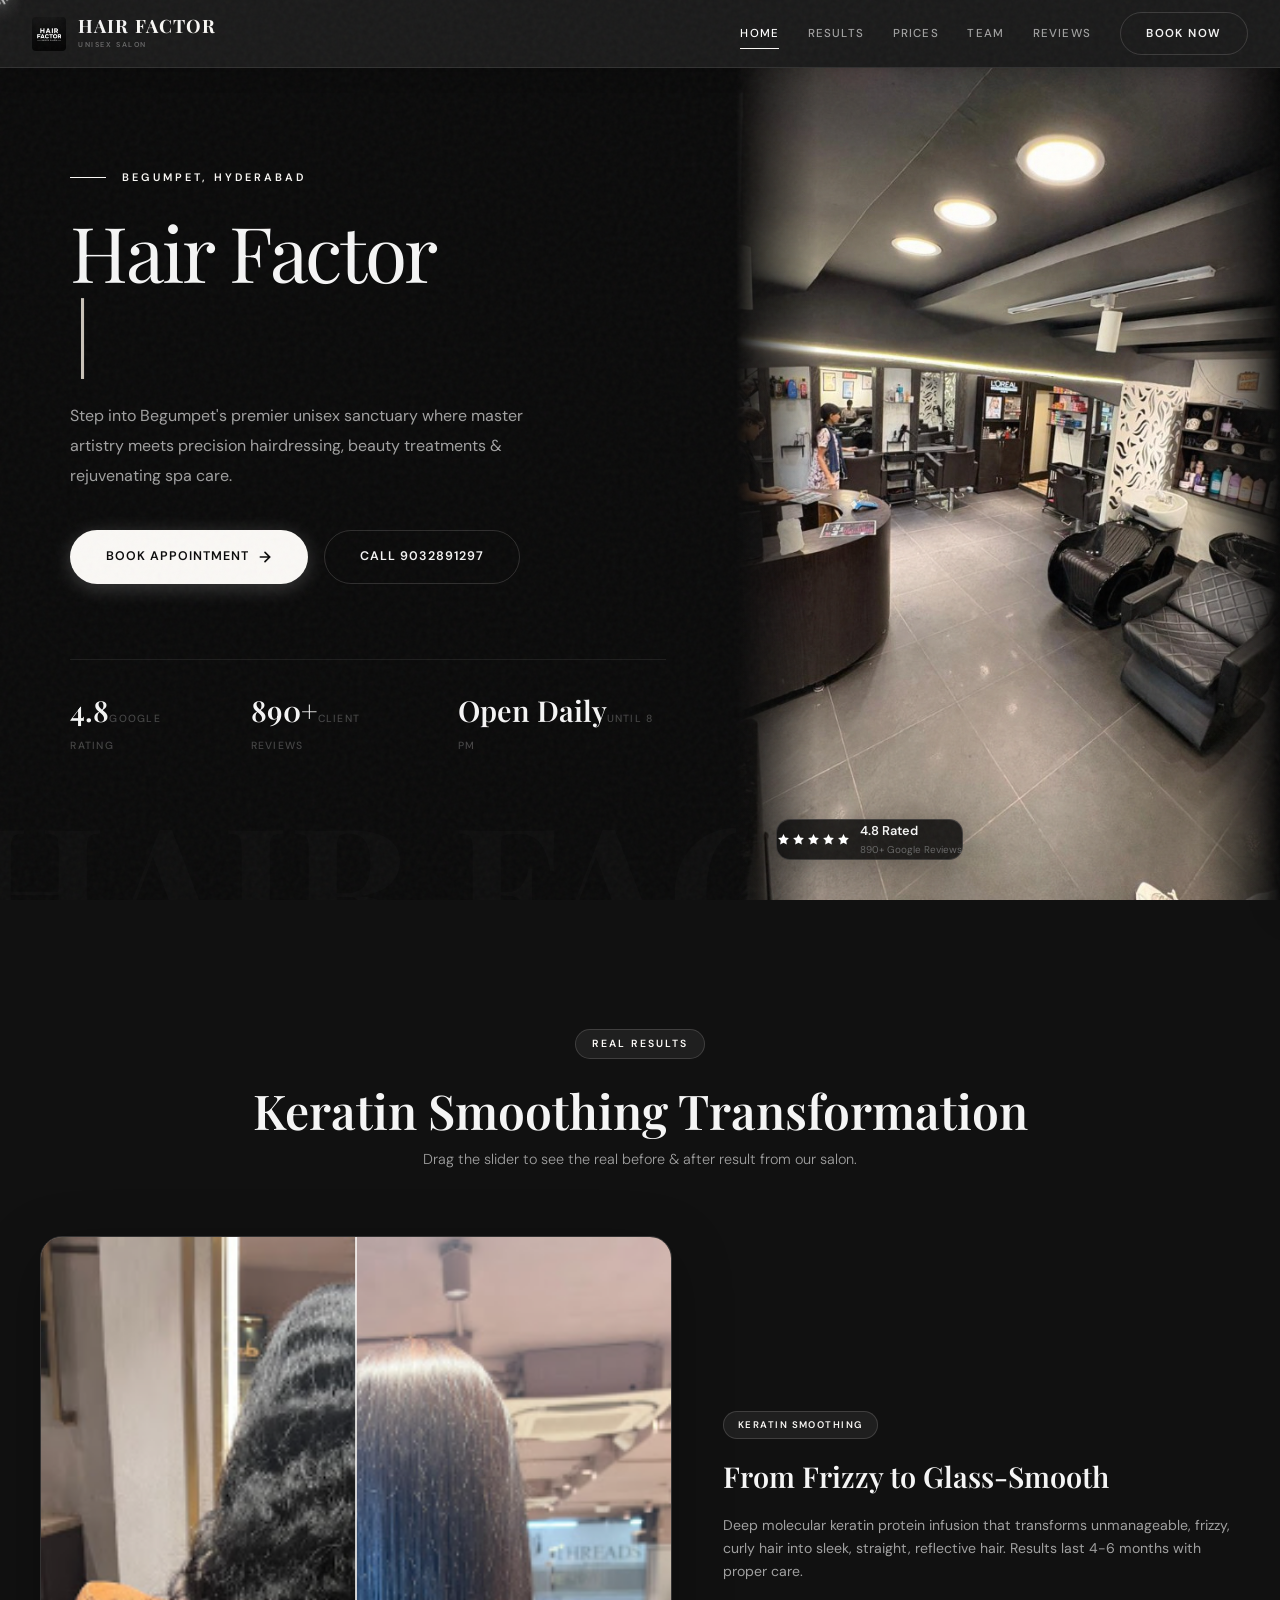
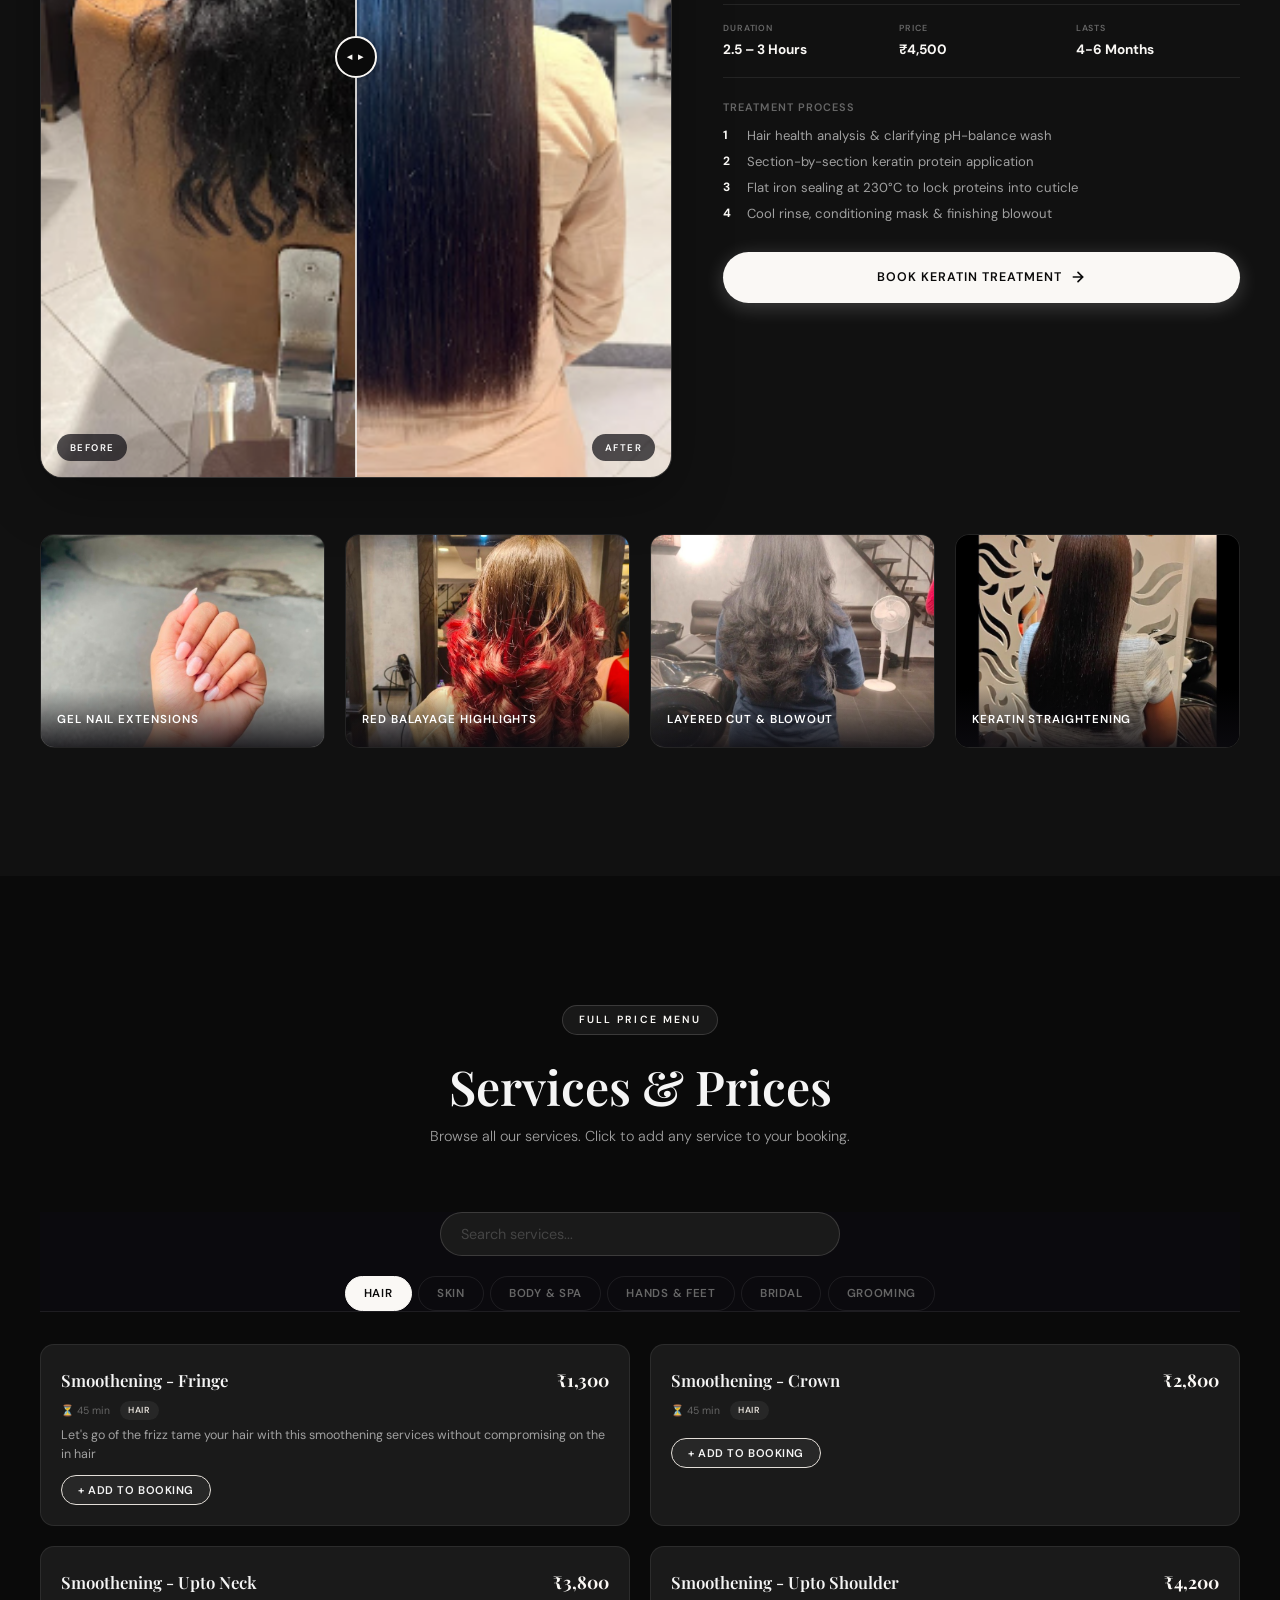
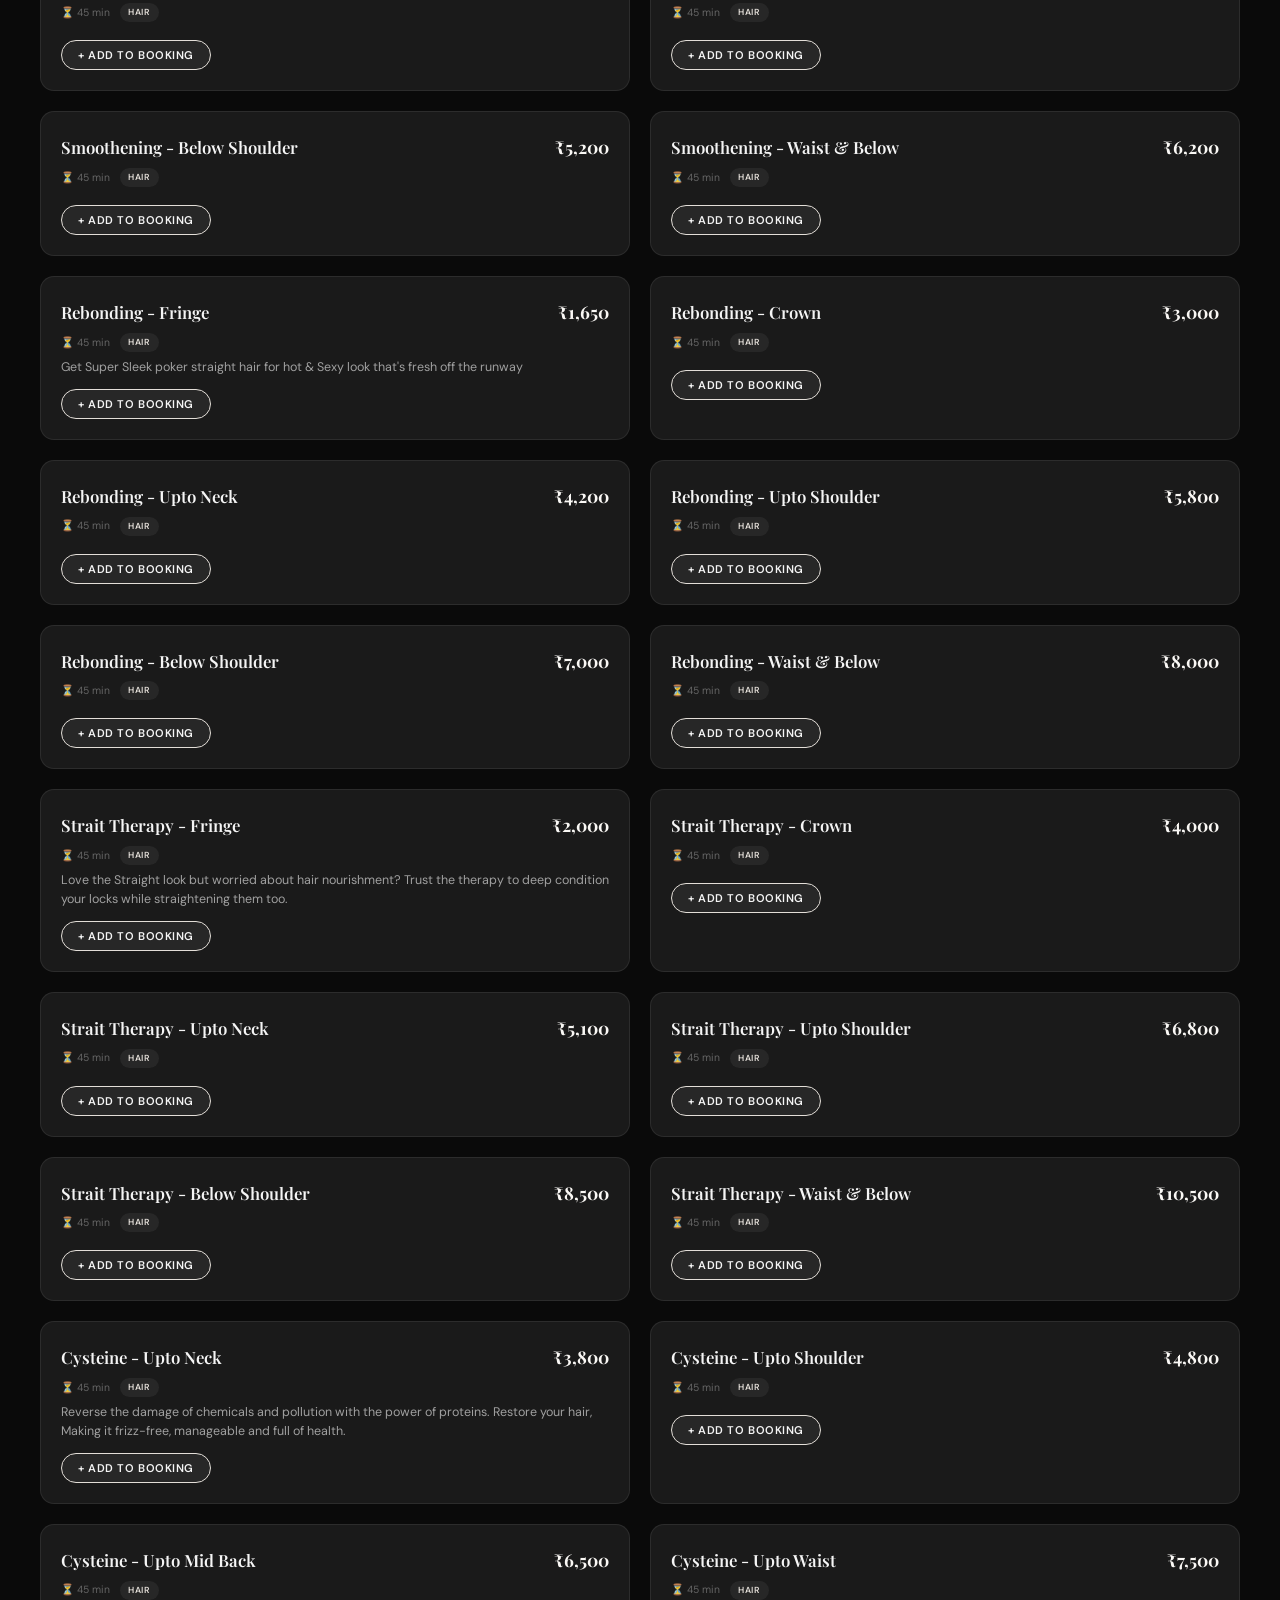
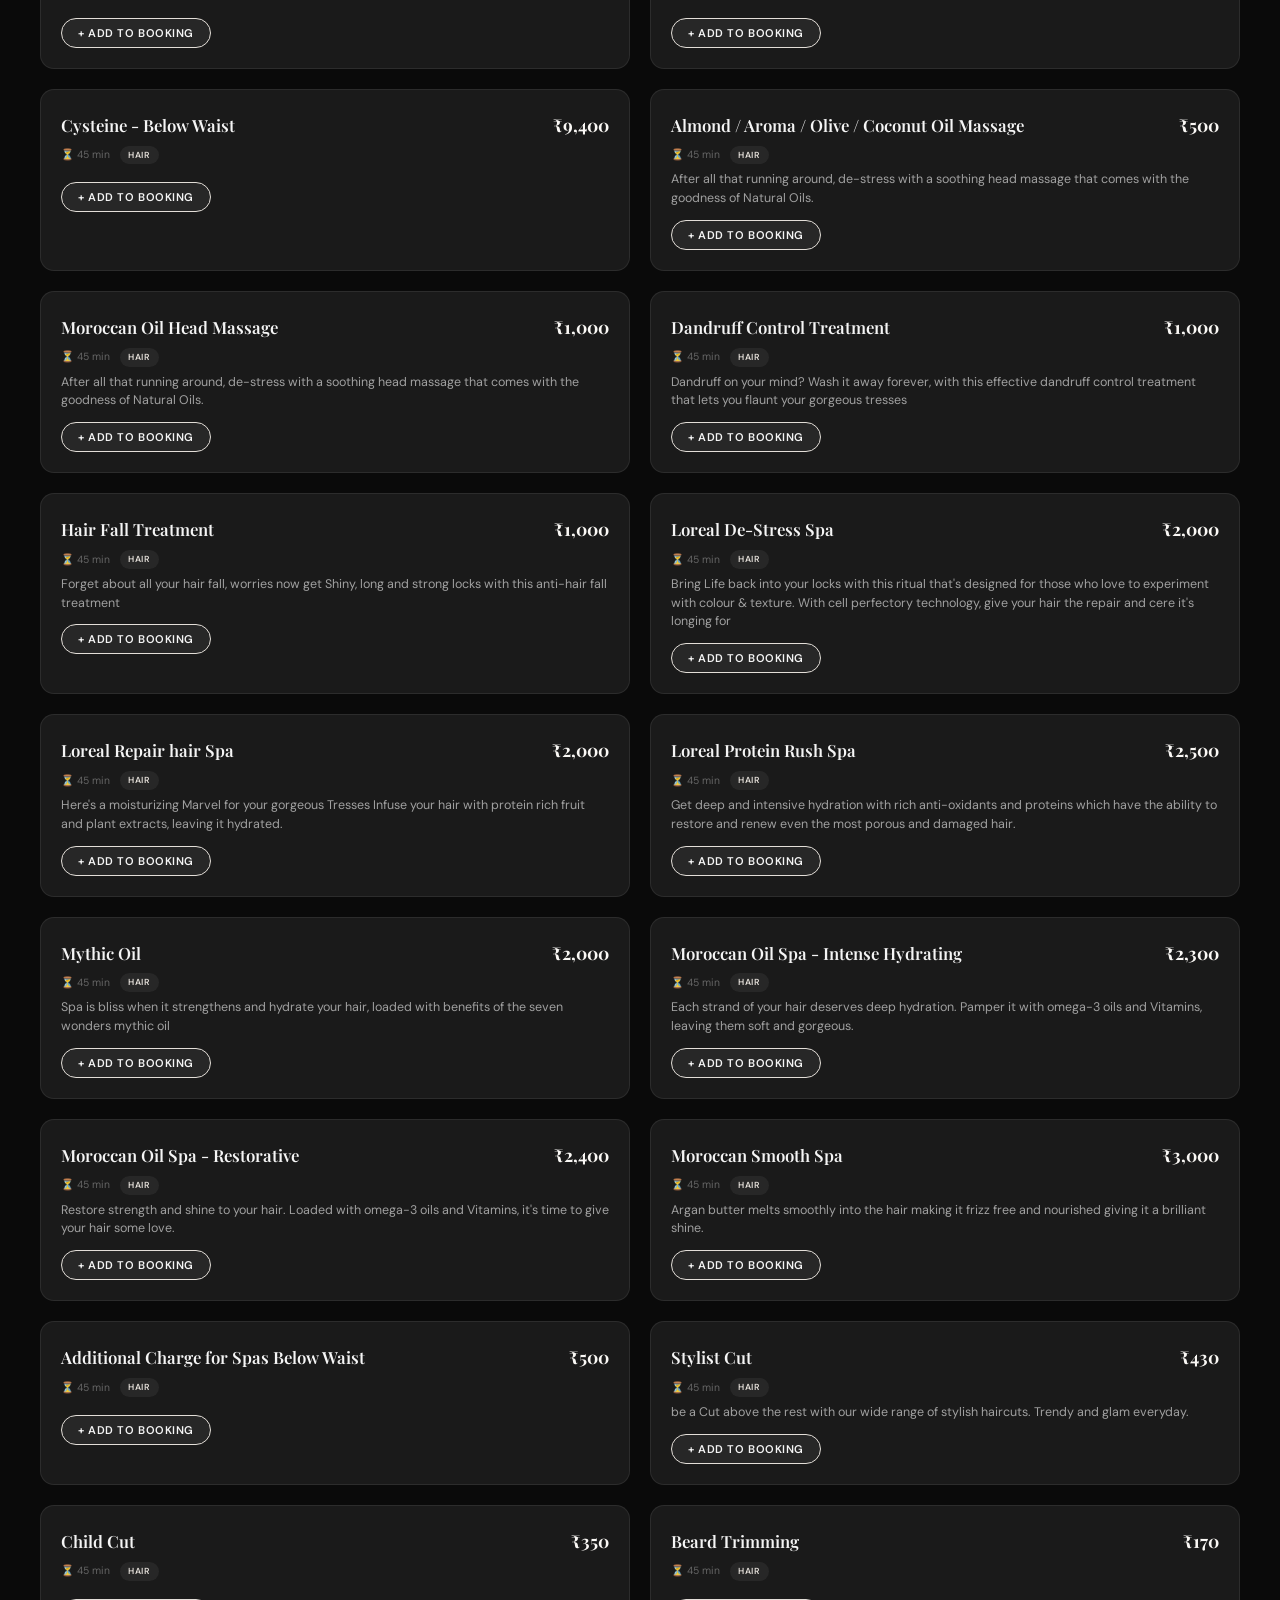
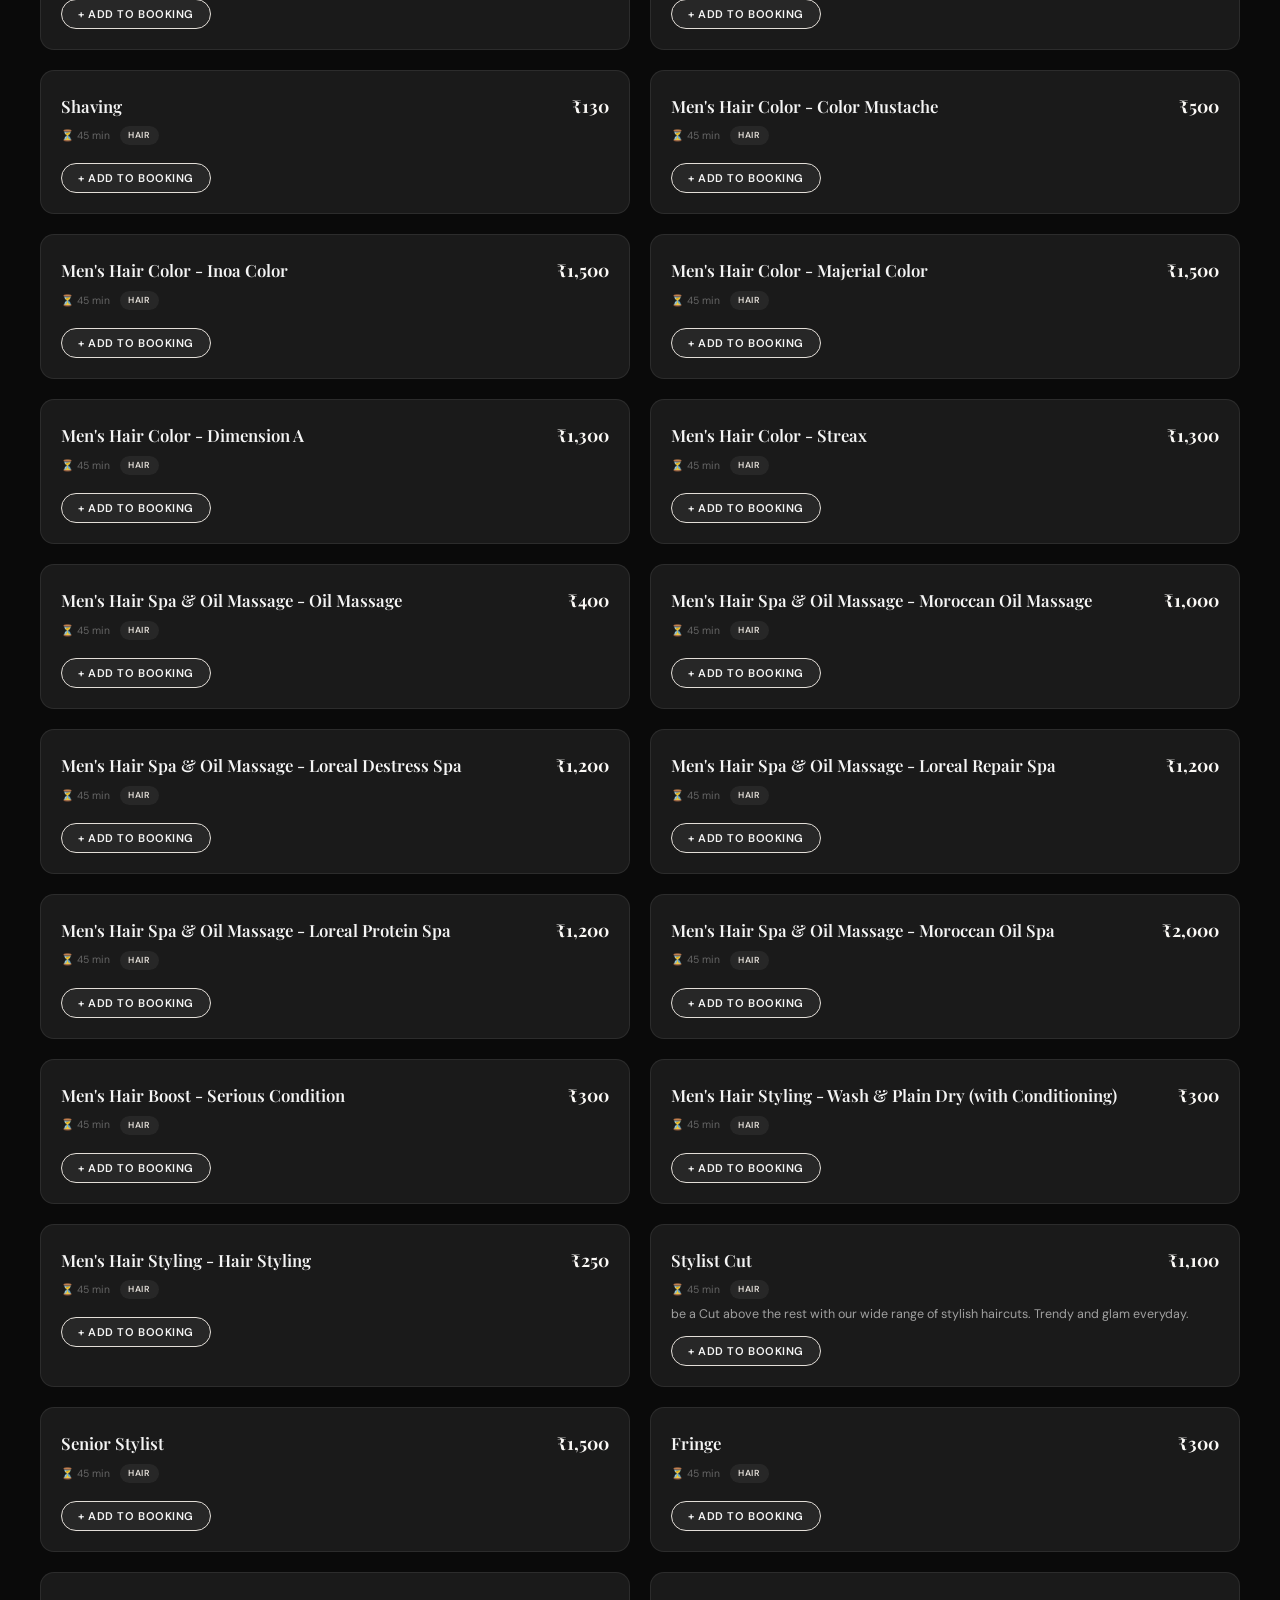
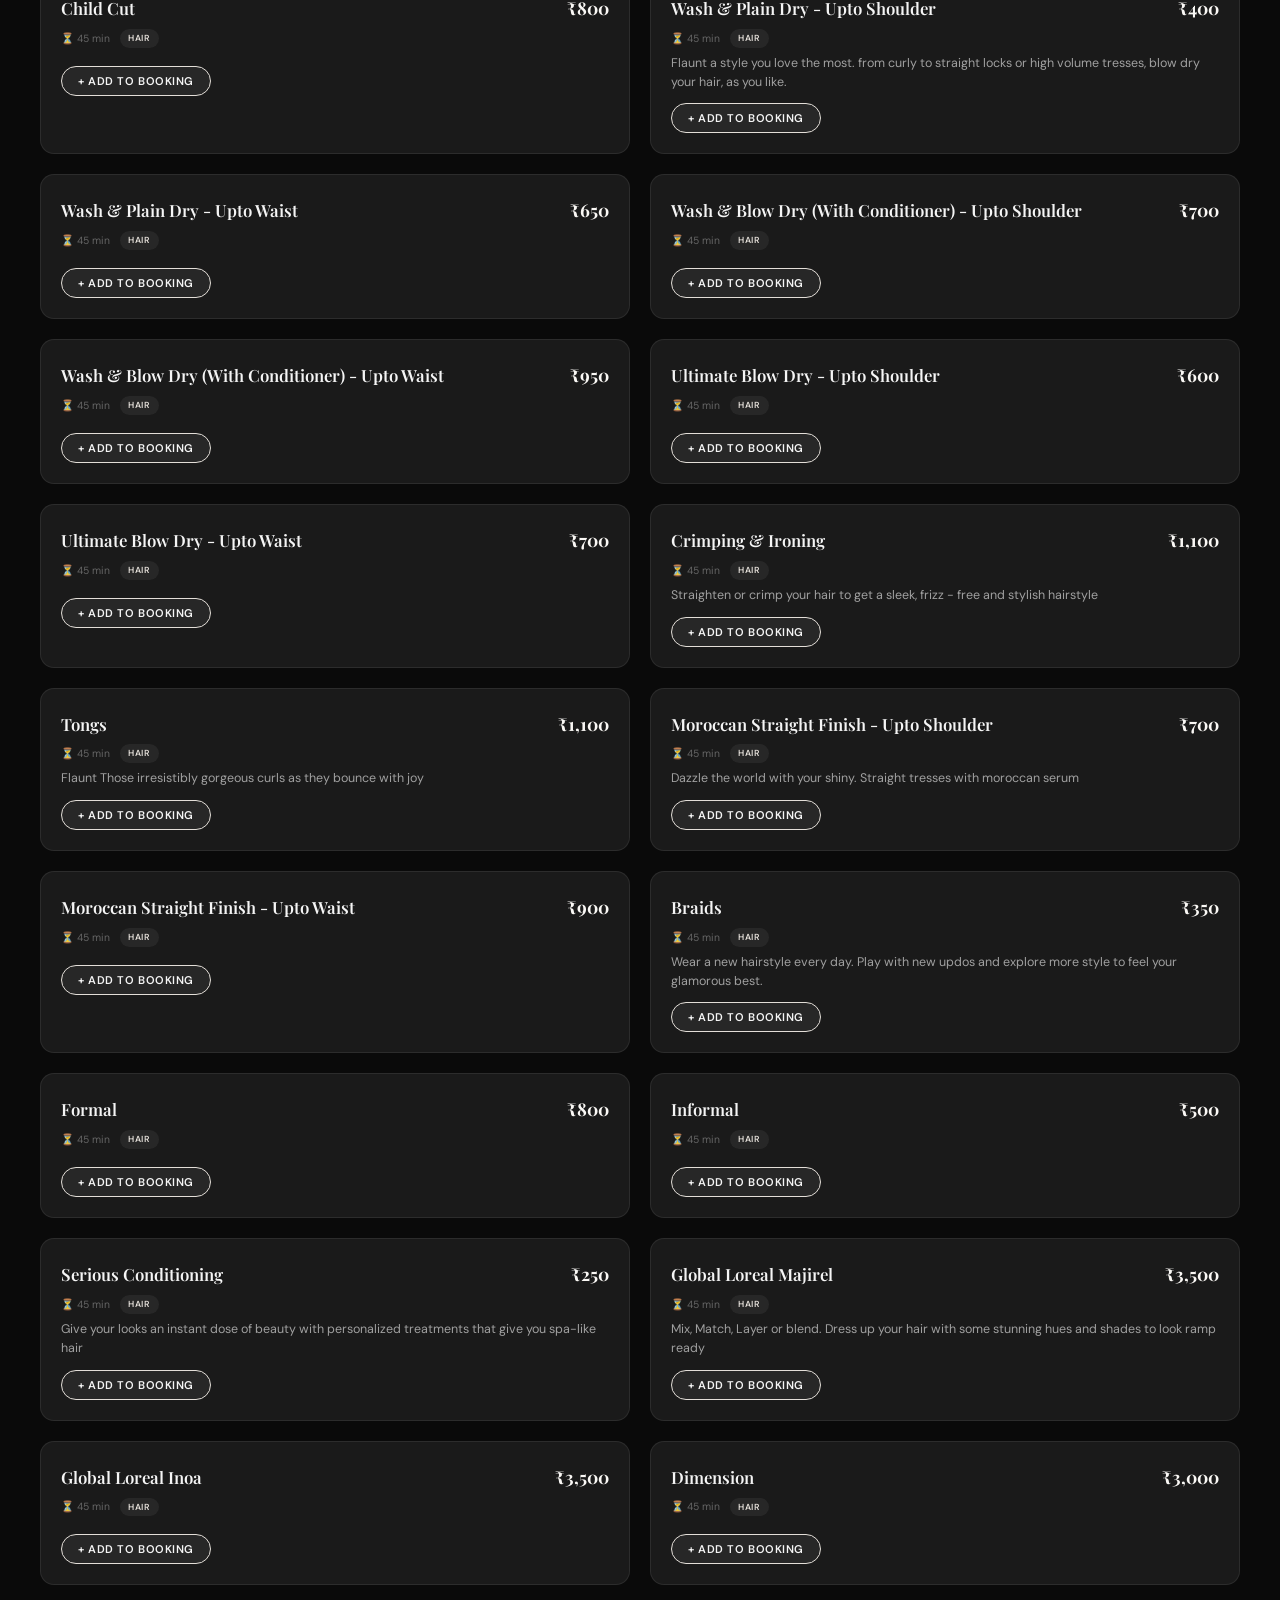
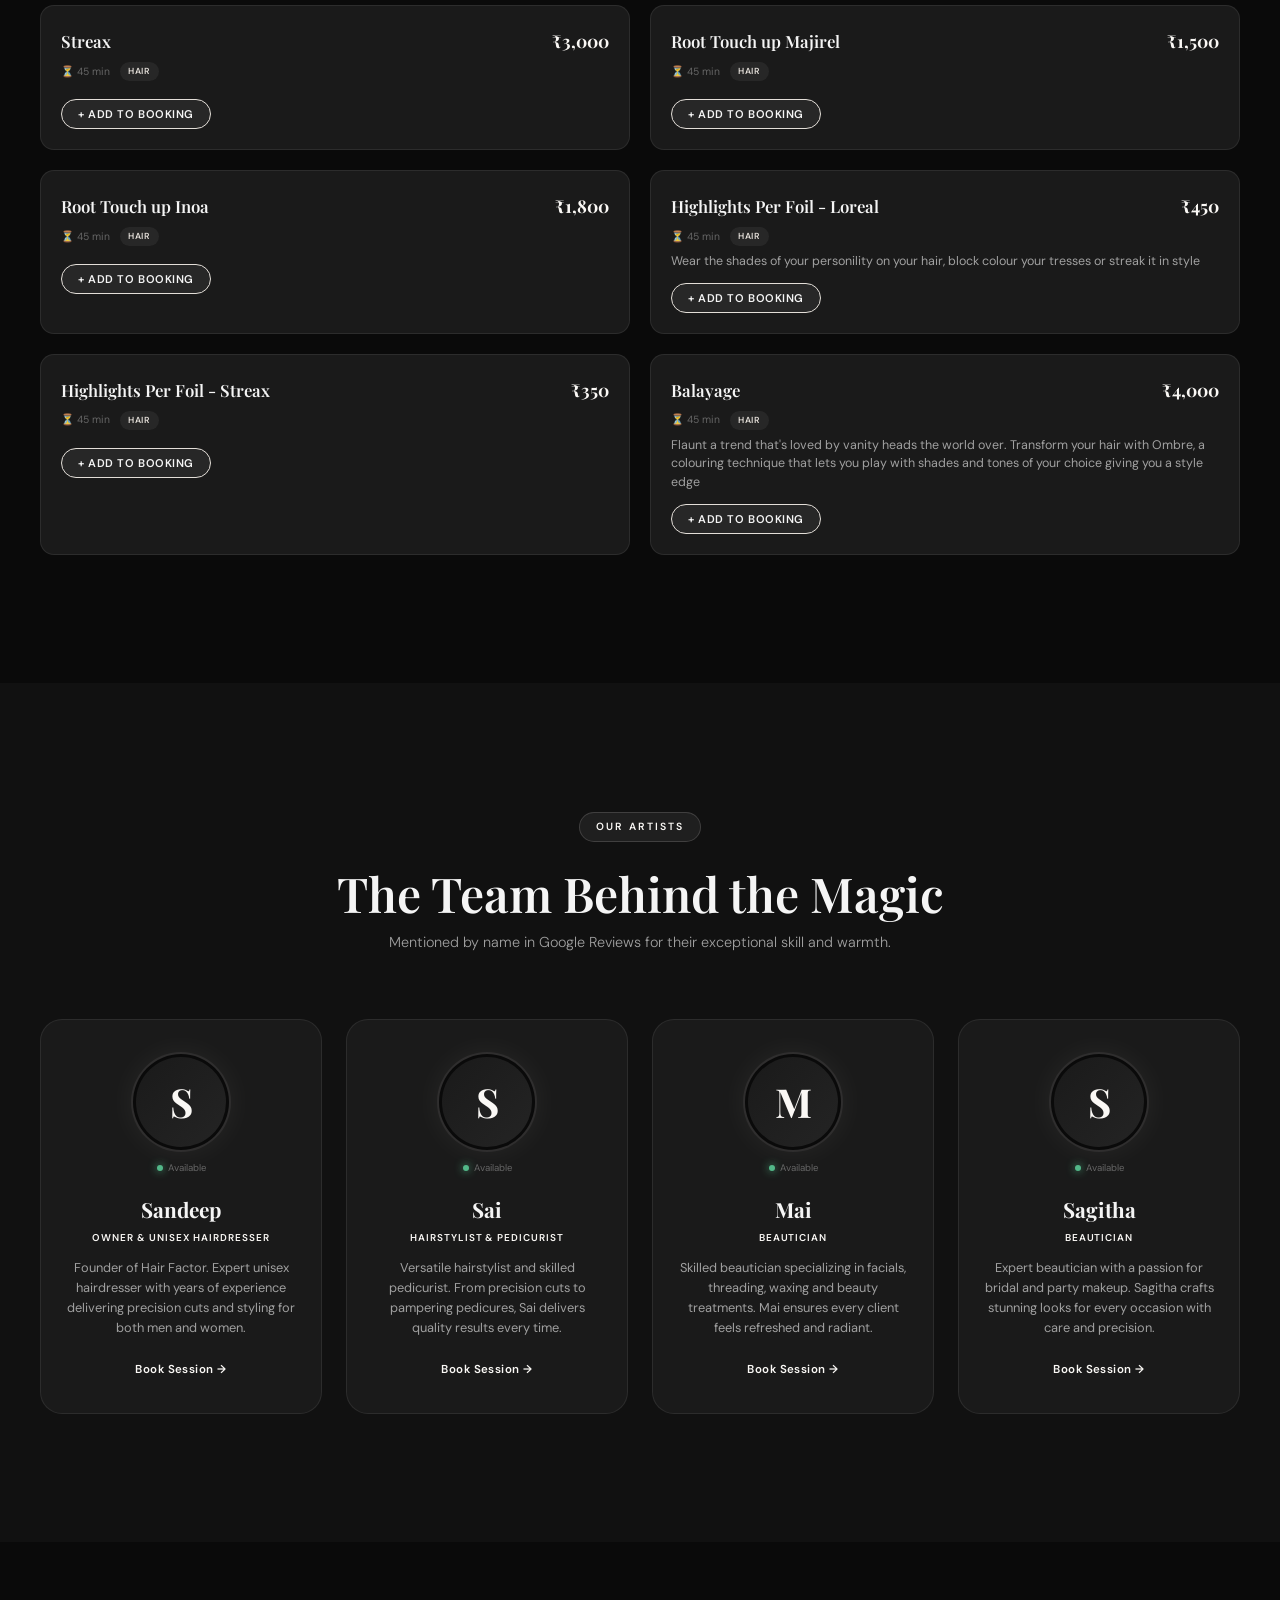
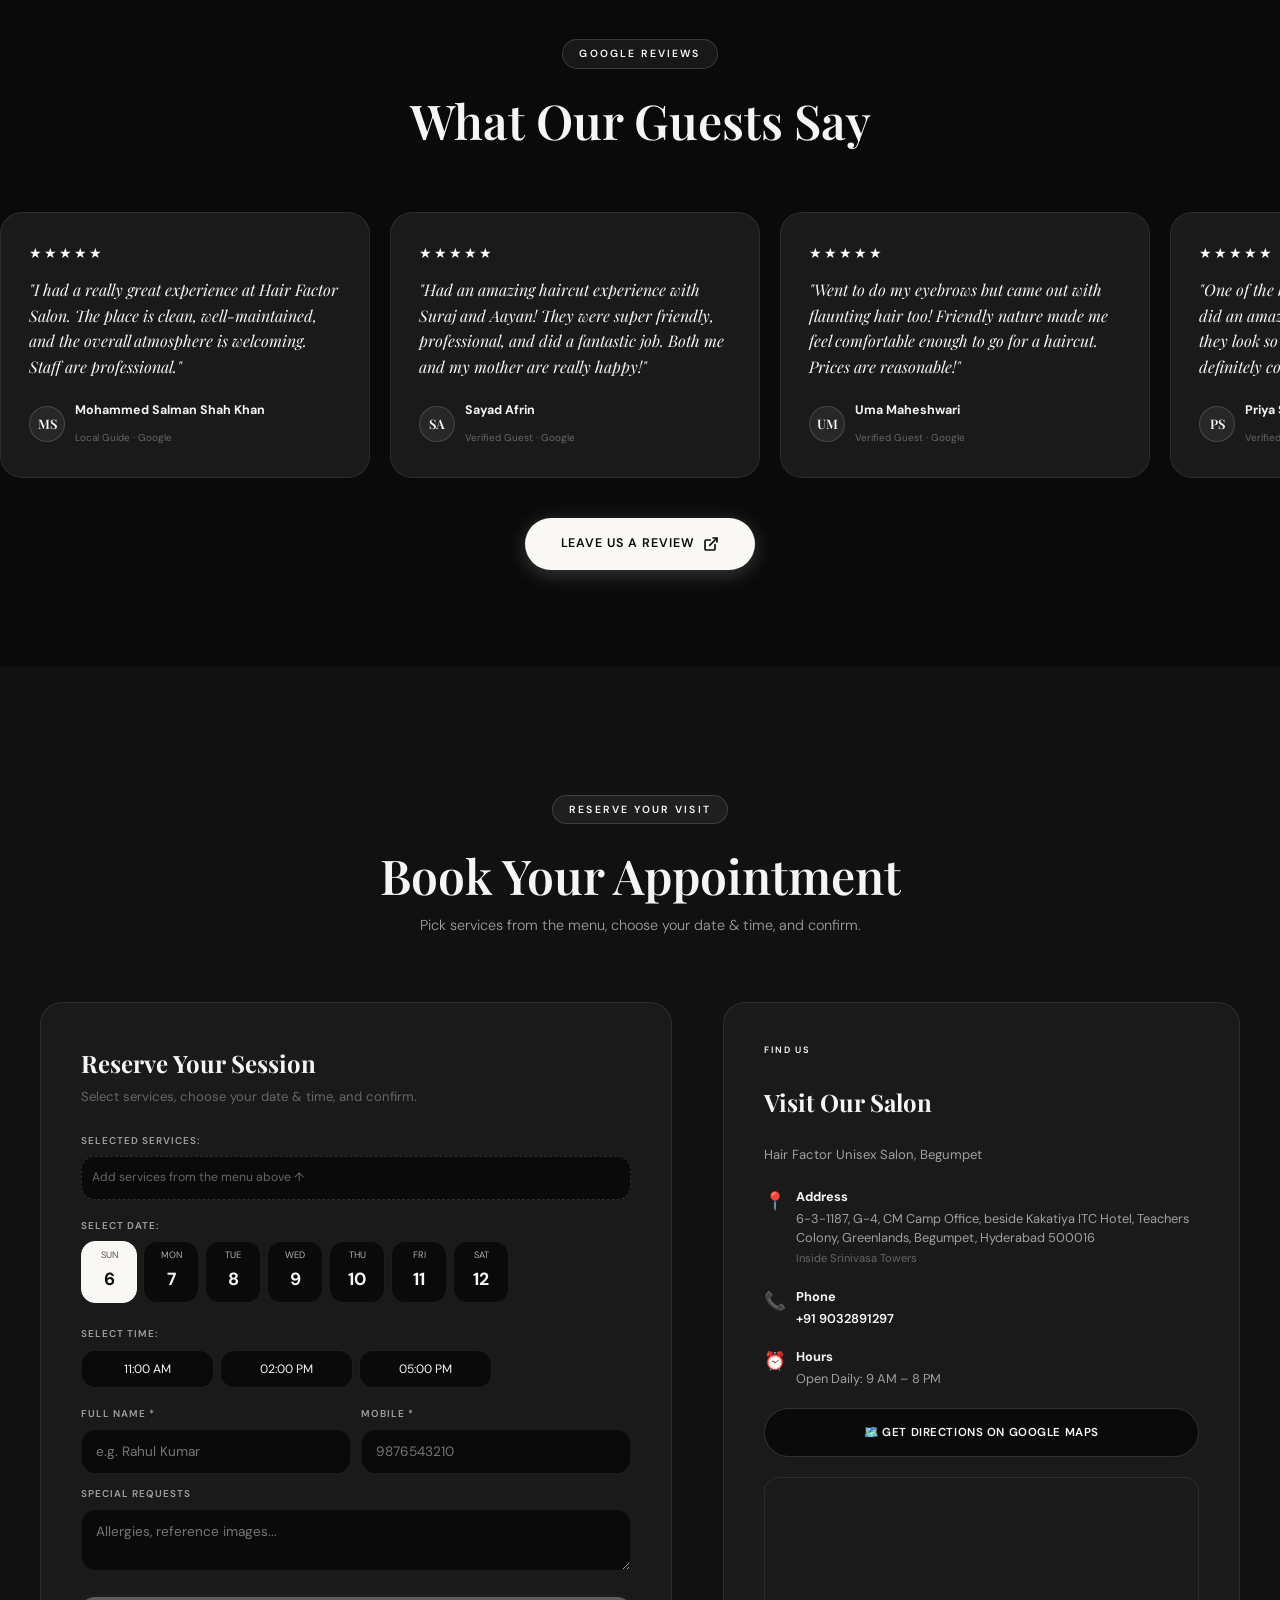
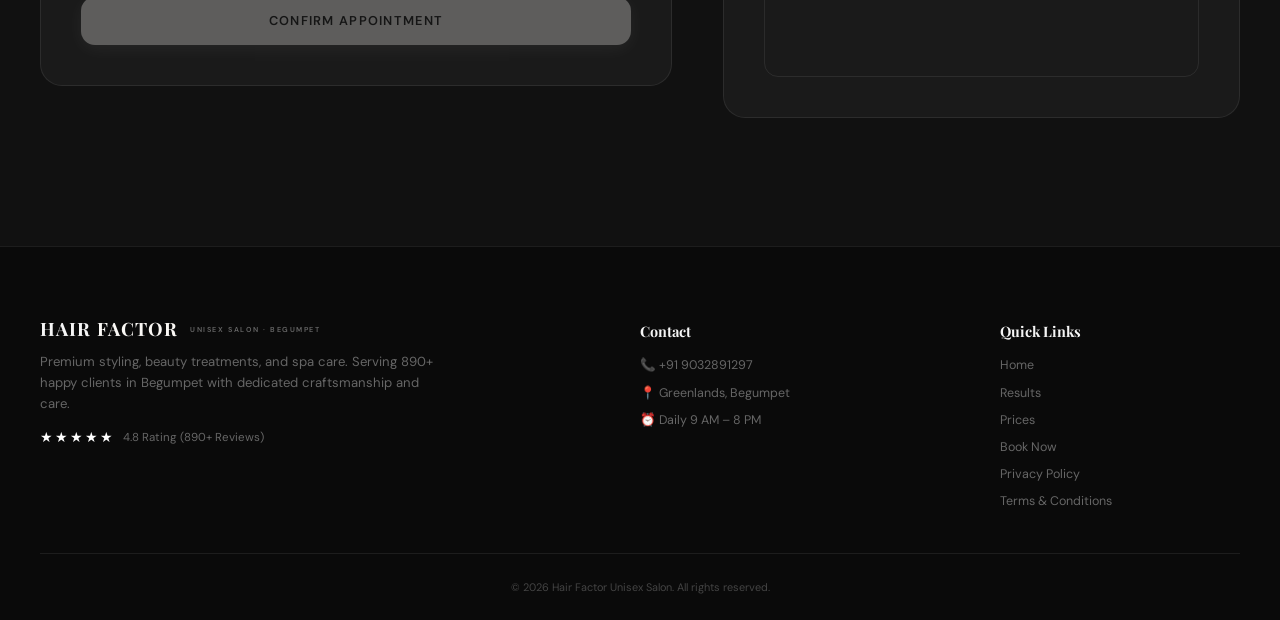
==== commit 9375c052: "Add files via upload" ====
--- a/index.html
+++ b/index.html
@@ -1,499 +1,499 @@
-<!DOCTYPE html>
-<html lang="en">
-<head>
-    <meta charset="UTF-8">
-    <meta name="viewport" content="width=device-width, initial-scale=1.0">
-    <title>Hair Factor Unisex Salon | Premium Salon · Begumpet, Hyderabad</title>
-    <meta name="description" content="Begumpet's most trusted unisex salon — keratin treatments, hair coloring, beauty services & spa. 4.8★ by 890+ clients. Book your appointment online.">
-    <link rel="preconnect" href="https://fonts.googleapis.com">
-    <link rel="preconnect" href="https://fonts.gstatic.com" crossorigin>
-    <link href="https://fonts.googleapis.com/css2?family=Playfair+Display:ital,wght@0,400;0,500;0,600;0,700;0,800;1,400;1,500&family=DM+Sans:ital,opsz,wght@0,9..40,300;0,9..40,400;0,9..40,500;0,9..40,600;0,9..40,700;1,9..40,300;1,9..40,400&display=swap" rel="stylesheet">
-    <link rel="icon" type="image/svg+xml" href="data:image/svg+xml,<svg xmlns='http://www.w3.org/2000/svg' viewBox='0 0 100 100'><text y='.9em' font-size='90'>✂️</text></svg>">
-    <link rel="stylesheet" href="style.css">
-</head>
-<body data-cursor="default">
-    <div class="noise-bg"></div>
-    <div class="cursor-glow" id="cursorGlow"></div>
-
-    <!-- Comb Cursor -->
-    <div class="cursor-comb" id="cursorComb">
-        <svg viewBox="0 0 36 36" fill="none" xmlns="http://www.w3.org/2000/svg">
-            <defs>
-                <linearGradient id="combGrad" x1="0" y1="0" x2="0" y2="1">
-                    <stop offset="0%" stop-color="#ffffff"/>
-                    <stop offset="100%" stop-color="#cccccc"/>
-                </linearGradient>
-            </defs>
-            <rect x="3" y="1" width="30" height="9" rx="4" fill="url(#combGrad)" opacity="0.95"/>
-            <rect x="3" y="1" width="30" height="9" rx="4" fill="none" stroke="#ffffff" stroke-width="0.5" opacity="0.4"/>
-            <rect x="6" y="10" width="2" height="11" rx="1" fill="url(#combGrad)" opacity="0.9"/>
-            <rect x="10.5" y="10" width="2" height="14" rx="1" fill="url(#combGrad)" opacity="0.9"/>
-            <rect x="15" y="10" width="2" height="12" rx="1" fill="url(#combGrad)" opacity="0.9"/>
-            <rect x="19.5" y="10" width="2" height="15" rx="1" fill="url(#combGrad)" opacity="0.9"/>
-            <rect x="24" y="10" width="2" height="13" rx="1" fill="url(#combGrad)" opacity="0.9"/>
-            <rect x="28.5" y="10" width="2" height="10" rx="1" fill="url(#combGrad)" opacity="0.9"/>
-        </svg>
-    </div>
-
-    <!-- ══════ FLOATING GLASS NAVBAR ══════ -->
-    <nav class="navbar" id="navbar">
-        <div class="nav-inner">
-            <a href="#home" class="nav-brand" data-cursor-interact>
-                <img src="assets/images/logo.jpg" alt="Hair Factor Unisex Salon" class="nav-logo">
-                <div class="nav-brand-text">
-                    <div class="brand-name">HAIR <span>FACTOR</span></div>
-                    <div class="brand-sub">UNISEX SALON</div>
-                </div>
-            </a>
-            <div class="nav-links">
-                <a href="#home" class="active" data-cursor-interact>Home</a>
-                <a href="#transformation" data-cursor-interact>Results</a>
-                <a href="#menu" data-cursor-interact>Prices</a>
-                <a href="#team" data-cursor-interact>Team</a>
-                <a href="#reviews" data-cursor-interact>Reviews</a>
-                <a href="#booking" class="nav-book" data-cursor-interact>Book Now</a>
-            </div>
-            <button class="hamburger" id="hamburger" aria-label="Menu" data-cursor-interact>
-                <span></span><span></span><span></span>
-            </button>
-        </div>
-    </nav>
-
-    <!-- Mobile Drawer -->
-    <div class="mobile-overlay" id="mobileOverlay"></div>
-    <div class="mobile-drawer" id="mobileDrawer">
-        <a href="#home" class="drawer-link">Home</a>
-        <a href="#transformation" class="drawer-link">Results</a>
-        <a href="#menu" class="drawer-link">Prices</a>
-        <a href="#team" class="drawer-link">Team</a>
-        <a href="#reviews" class="drawer-link">Reviews</a>
-        <a href="#booking" class="drawer-link drawer-cta">Book Appointment</a>
-        <div class="drawer-phone">
-            <p>Call us directly:</p>
-            <a href="tel:+919618361142">+91 96183 61142</a>
-        </div>
-    </div>
-
-    <!-- ══════ HERO ══════ -->
-    <section class="hero" id="home">
-        <!-- Left: Text Side -->
-        <div class="hero-text">
-            <div class="hero-sunbeam" aria-hidden="true"></div>
-            <div class="hero-watermark">HAIR FACTOR</div>
-
-            <span class="hero-eyebrow anim-up">Begumpet, Hyderabad</span>
-
-            <h1 class="hero-h1 anim-up d1">
-                Hair Factor<br><em id="typewriter" class="editorial-pulse">Unisex Salon.</em>
-            </h1>
-
-            <p class="hero-p anim-up d2">
-                Step into Begumpet's premier unisex sanctuary where master artistry meets precision hairdressing, beauty treatments & rejuvenating spa care.
-            </p>
-
-            <div class="hero-ctas anim-up d3">
-                <a href="#booking" class="btn-primary" data-cursor-interact>
-                    Book Appointment
-                    <svg width="16" height="16" viewBox="0 0 24 24" fill="none" stroke="currentColor" stroke-width="2.5" stroke-linecap="round"><path d="M5 12h14M12 5l7 7-7 7"/></svg>
-                </a>
-                <a href="tel:+919618361142" class="btn-outline" data-cursor-interact>Call 96183 61142</a>
-            </div>
-
-            <div class="hero-stats anim-up d4">
-                <div class="hero-stat"><span class="val">4.8</span><span class="lab">Google Rating</span></div>
-                <div class="hero-stat"><span class="val">890+</span><span class="lab">Client Reviews</span></div>
-                <div class="hero-stat"><span class="val">Open Daily</span><span class="lab">Until 8 PM</span></div>
-            </div>
-        </div>
-
-        <!-- Right: Full Bleed Visual -->
-        <div class="hero-visual anim-up d2">
-            <img src="assets/images/salon_interior_real.jpg" alt="Hair Factor Unisex Salon — real salon interior with styling stations and wash basins" loading="eager">
-
-            <div class="hero-badge" data-cursor-interact>
-                <div class="badge-stars">
-                    <svg viewBox="0 0 24 24"><polygon points="12 2 15.09 8.26 22 9.27 17 14.14 18.18 21.02 12 17.77 5.82 21.02 7 14.14 2 9.27 8.91 8.26 12 2"/></svg>
-                    <svg viewBox="0 0 24 24"><polygon points="12 2 15.09 8.26 22 9.27 17 14.14 18.18 21.02 12 17.77 5.82 21.02 7 14.14 2 9.27 8.91 8.26 12 2"/></svg>
-                    <svg viewBox="0 0 24 24"><polygon points="12 2 15.09 8.26 22 9.27 17 14.14 18.18 21.02 12 17.77 5.82 21.02 7 14.14 2 9.27 8.91 8.26 12 2"/></svg>
-                    <svg viewBox="0 0 24 24"><polygon points="12 2 15.09 8.26 22 9.27 17 14.14 18.18 21.02 12 17.77 5.82 21.02 7 14.14 2 9.27 8.91 8.26 12 2"/></svg>
-                    <svg viewBox="0 0 24 24"><polygon points="12 2 15.09 8.26 22 9.27 17 14.14 18.18 21.02 12 17.77 5.82 21.02 7 14.14 2 9.27 8.91 8.26 12 2"/></svg>
-                </div>
-                <div><strong>4.8 Rated</strong><small>890+ Google Reviews</small></div>
-            </div>
-        </div>
-    </section>
-
-    <!-- Floating upcoming badge (outside hero) -->
-    <div class="upcoming-badge hidden" id="upcomingBadge">
-        <span class="ub-pulse"></span>
-        <div class="ub-body">
-            <p id="badgeText"></p>
-            <button id="cancelBadgeBtn" class="ub-cancel" data-cursor-interact>Cancel</button>
-        </div>
-    </div>
-
-    <!-- ══════ BEFORE / AFTER TRANSFORMATION ══════ -->
-    <section class="transform-section" id="transformation">
-        <div class="container">
-            <div class="sec-head">
-                <span class="sec-label reveal">Real Results</span>
-                <h2 class="sec-title reveal d1">Keratin Smoothing Transformation</h2>
-                <p class="sec-desc reveal d2">Drag the slider to see the real before & after result from our salon.</p>
-            </div>
-
-            <div class="transform-layout">
-                <!-- Before/After Slider -->
-                <div class="ba-container reveal">
-                    <div class="ba-wrapper" id="baWrapper">
-                        <div class="ba-img-layer ba-after">
-                            <img src="assets/images/before_after_keratin.png" alt="After Keratin Treatment" id="baAfterImg">
-                        </div>
-                        <div class="ba-img-layer ba-before" id="baBefore">
-                            <img src="assets/images/before_after_keratin.png" alt="Before Keratin Treatment" id="baBeforeImg">
-                        </div>
-                        <div class="ba-handle" id="baHandle">
-                            <div class="ba-handle-line"></div>
-                            <div class="ba-handle-knob">◂ ▸</div>
-                            <div class="ba-handle-line"></div>
-                        </div>
-                        <input type="range" min="0" max="100" value="50" class="ba-range" id="baRange" aria-label="Before After Comparison Slider">
-                        <span class="ba-label ba-label-before">Before</span>
-                        <span class="ba-label ba-label-after">After</span>
-                    </div>
-                </div>
-
-                <!-- Info Card -->
-                <div class="transform-info reveal d1">
-                    <div class="ti-badge">Keratin Smoothing</div>
-                    <h3>From Frizzy to Glass-Smooth</h3>
-                    <p>Deep molecular keratin protein infusion that transforms unmanageable, frizzy, curly hair into sleek, straight, reflective hair. Results last 4-6 months with proper care.</p>
-
-                    <div class="ti-details">
-                        <div class="ti-detail">
-                            <span class="td-label">Duration</span>
-                            <strong>2.5 – 3 Hours</strong>
-                        </div>
-                        <div class="ti-detail">
-                            <span class="td-label">Price</span>
-                            <strong>₹4,500</strong>
-                        </div>
-                        <div class="ti-detail">
-                            <span class="td-label">Lasts</span>
-                            <strong>4-6 Months</strong>
-                        </div>
-                    </div>
-
-                    <div class="ti-steps">
-                        <h4>Treatment Process</h4>
-                        <ol>
-                            <li>Hair health analysis & clarifying pH-balance wash</li>
-                            <li>Section-by-section keratin protein application</li>
-                            <li>Flat iron sealing at 230°C to lock proteins into cuticle</li>
-                            <li>Cool rinse, conditioning mask & finishing blowout</li>
-                        </ol>
-                    </div>
-
-                    <a href="#booking" class="btn-primary btn-full" data-cursor-interact>
-                        Book Keratin Treatment
-                        <svg width="16" height="16" viewBox="0 0 24 24" fill="none" stroke="currentColor" stroke-width="2.5" stroke-linecap="round"><path d="M5 12h14M12 5l7 7-7 7"/></svg>
-                    </a>
-                </div>
-            </div>
-
-            <!-- Results Gallery — Real Salon Work -->
-            <div class="gallery-row">
-                <div class="gallery-card reveal" data-cursor-interact>
-                    <img src="assets/images/nail_art_result.jpg" alt="Nail Extensions — Nude Gel Set" loading="lazy">
-                    <div class="gc-overlay">
-                        <span>Gel Nail Extensions</span>
-                    </div>
-                </div>
-                <div class="gallery-card reveal d1" data-cursor-interact>
-                    <img src="assets/images/hair_color_red.jpg" alt="Red Balayage Highlights" loading="lazy">
-                    <div class="gc-overlay">
-                        <span>Red Balayage Highlights</span>
-                    </div>
-                </div>
-                <div class="gallery-card reveal d2" data-cursor-interact>
-                    <img src="assets/images/hair_layered_result.jpg" alt="Layered Haircut Result" loading="lazy">
-                    <div class="gc-overlay">
-                        <span>Layered Cut & Blowout</span>
-                    </div>
-                </div>
-                <div class="gallery-card reveal" data-cursor-interact>
-                    <img src="assets/images/keratin_straight_result.jpg" alt="Keratin Straightening Result" loading="lazy">
-                    <div class="gc-overlay">
-                        <span>Keratin Straightening</span>
-                    </div>
-                </div>
-            </div>
-        </div>
-    </section>
-
-    <!-- ══════ SERVICES MENU ══════ -->
-    <section class="menu-section" id="menu">
-        <div class="container">
-            <div class="sec-head">
-                <span class="sec-label reveal">Full Price Menu</span>
-                <h2 class="sec-title reveal d1">Services & Prices</h2>
-                <p class="sec-desc reveal d2">Browse all our services. Click to add any service to your booking.</p>
-            </div>
-
-            <div class="menu-tabs-container">
-                <input type="text" class="menu-search" id="menuSearch" placeholder="Search services..." autocomplete="off">
-                <div class="menu-tabs" id="menuTabs">
-                    <button class="menu-tab active" data-cat="hair" data-cursor-interact>Hair</button>
-                    <button class="menu-tab" data-cat="skin" data-cursor-interact>Skin</button>
-                    <button class="menu-tab" data-cat="body" data-cursor-interact>Body & Spa</button>
-                    <button class="menu-tab" data-cat="nails" data-cursor-interact>Hands & Feet</button>
-                    <button class="menu-tab" data-cat="bridal" data-cursor-interact>Bridal</button>
-                    <button class="menu-tab" data-cat="grooming" data-cursor-interact>Grooming</button>
-                </div>
-            </div>
-
-            <div class="menu-grid" id="menuGrid"></div>
-        </div>
-    </section>
-
-    <!-- ══════ TEAM ══════ -->
-    <section class="team-section" id="team">
-        <div class="container">
-            <div class="sec-head">
-                <span class="sec-label reveal">Our Artists</span>
-                <h2 class="sec-title reveal d1">The Team Behind the Magic</h2>
-                <p class="sec-desc reveal d2">Mentioned by name in Google Reviews for their exceptional skill and warmth.</p>
-            </div>
-
-            <div class="team-grid">
-                <div class="team-card reveal" data-cursor-interact>
-                    <div class="tc-avatar-area">
-                        <div class="tc-avatar-ring"><div class="tc-initials">S</div></div>
-                        <span class="tc-status"><span class="status-dot"></span> Available</span>
-                    </div>
-                    <h3>Sandeep</h3>
-                    <span class="tc-role">Owner & Unisex Hairdresser</span>
-                    <p>Founder of Hair Factor. Expert unisex hairdresser with years of experience delivering precision cuts and styling for both men and women.</p>
-                    <button class="btn-book-stylist select-stylist-quick" data-cursor-interact>Book Session →</button>
-                </div>
-                <div class="team-card reveal d1" data-cursor-interact>
-                    <div class="tc-avatar-area">
-                        <div class="tc-avatar-ring"><div class="tc-initials">S</div></div>
-                        <span class="tc-status"><span class="status-dot"></span> Available</span>
-                    </div>
-                    <h3>Sai</h3>
-                    <span class="tc-role">Hairstylist & Pedicurist</span>
-                    <p>Versatile hairstylist and skilled pedicurist. From precision cuts to pampering pedicures, Sai delivers quality results every time.</p>
-                    <button class="btn-book-stylist select-stylist-quick" data-cursor-interact>Book Session →</button>
-                </div>
-                <div class="team-card reveal d2" data-cursor-interact>
-                    <div class="tc-avatar-area">
-                        <div class="tc-avatar-ring"><div class="tc-initials">M</div></div>
-                        <span class="tc-status"><span class="status-dot"></span> Available</span>
-                    </div>
-                    <h3>Mai</h3>
-                    <span class="tc-role">Beautician</span>
-                    <p>Skilled beautician specializing in facials, threading, waxing and beauty treatments. Mai ensures every client feels refreshed and radiant.</p>
-                    <button class="btn-book-stylist select-stylist-quick" data-cursor-interact>Book Session →</button>
-                </div>
-                <div class="team-card reveal" data-cursor-interact>
-                    <div class="tc-avatar-area">
-                        <div class="tc-avatar-ring"><div class="tc-initials">S</div></div>
-                        <span class="tc-status"><span class="status-dot"></span> Available</span>
-                    </div>
-                    <h3>Sagitha</h3>
-                    <span class="tc-role">Beautician</span>
-                    <p>Expert beautician with a passion for bridal and party makeup. Sagitha crafts stunning looks for every occasion with care and precision.</p>
-                    <button class="btn-book-stylist select-stylist-quick" data-cursor-interact>Book Session →</button>
-                </div>
-            </div>
-        </div>
-    </section>
-
-    <!-- ══════ REVIEWS ══════ -->
-    <section class="reviews-section" id="reviews">
-        <div class="container">
-            <div class="sec-head">
-                <span class="sec-label reveal">Google Reviews</span>
-                <h2 class="sec-title reveal d1">What Our Guests Say</h2>
-            </div>
-        </div>
-        <div class="reviews-marquee">
-            <div class="reviews-track" id="reviewsTrack">
-                <div class="rev-card" data-cursor-interact>
-                    <div class="rev-stars">★★★★★</div>
-                    <blockquote>"I had a really great experience at Hair Factor Salon. The place is clean, well-maintained, and the overall atmosphere is welcoming. Staff are professional."</blockquote>
-                    <div class="rev-author"><div class="rev-av">MS</div><div><strong>Mohammed Salman Shah Khan</strong><span>Local Guide · Google</span></div></div>
-                </div>
-                <div class="rev-card" data-cursor-interact>
-                    <div class="rev-stars">★★★★★</div>
-                    <blockquote>"Had an amazing haircut experience with Suraj and Aayan! They were super friendly, professional, and did a fantastic job. Both me and my mother are really happy!"</blockquote>
-                    <div class="rev-author"><div class="rev-av">SA</div><div><strong>Sayad Afrin</strong><span>Verified Guest · Google</span></div></div>
-                </div>
-                <div class="rev-card" data-cursor-interact>
-                    <div class="rev-stars">★★★★★</div>
-                    <blockquote>"Went to do my eyebrows but came out with flaunting hair too! Friendly nature made me feel comfortable enough to go for a haircut. Prices are reasonable!"</blockquote>
-                    <div class="rev-author"><div class="rev-av">UM</div><div><strong>Uma Maheshwari</strong><span>Verified Guest · Google</span></div></div>
-                </div>
-                <div class="rev-card" data-cursor-interact>
-                    <div class="rev-stars">★★★★★</div>
-                    <blockquote>"One of the best salons in Begumpet. Ashok did an amazing job on my nail extensions — they look so natural and beautiful. Will definitely come back again!"</blockquote>
-                    <div class="rev-author"><div class="rev-av">PS</div><div><strong>Priya Sharma</strong><span>Verified Guest · Google</span></div></div>
-                </div>
-                <div class="rev-card" data-cursor-interact>
-                    <div class="rev-stars">★★★★★</div>
-                    <blockquote>"Got keratin treatment done here and the results are incredible! My frizzy hair is now so smooth and silky. The team is very knowledgeable and pricing is fair."</blockquote>
-                    <div class="rev-author"><div class="rev-av">RK</div><div><strong>Ramya Krishna</strong><span>Verified Guest · Google</span></div></div>
-                </div>
-                <!-- Duplicates for infinite loop -->
-                <div class="rev-card" data-cursor-interact>
-                    <div class="rev-stars">★★★★★</div>
-                    <blockquote>"I had a really great experience at Hair Factor Salon. The place is clean, well-maintained, and the overall atmosphere is welcoming. Staff are professional."</blockquote>
-                    <div class="rev-author"><div class="rev-av">MS</div><div><strong>Mohammed Salman Shah Khan</strong><span>Local Guide · Google</span></div></div>
-                </div>
-                <div class="rev-card" data-cursor-interact>
-                    <div class="rev-stars">★★★★★</div>
-                    <blockquote>"Had an amazing haircut experience with Suraj and Aayan! They were super friendly, professional, and did a fantastic job. Both me and my mother are really happy!"</blockquote>
-                    <div class="rev-author"><div class="rev-av">SA</div><div><strong>Sayad Afrin</strong><span>Verified Guest · Google</span></div></div>
-                </div>
-                <div class="rev-card" data-cursor-interact>
-                    <div class="rev-stars">★★★★★</div>
-                    <blockquote>"Went to do my eyebrows but came out with flaunting hair too! Friendly nature made me feel comfortable enough to go for a haircut. Prices are reasonable!"</blockquote>
-                    <div class="rev-author"><div class="rev-av">UM</div><div><strong>Uma Maheshwari</strong><span>Verified Guest · Google</span></div></div>
-                </div>
-                <div class="rev-card" data-cursor-interact>
-                    <div class="rev-stars">★★★★★</div>
-                    <blockquote>"One of the best salons in Begumpet. Ashok did an amazing job on my nail extensions — they look so natural and beautiful. Will definitely come back again!"</blockquote>
-                    <div class="rev-author"><div class="rev-av">PS</div><div><strong>Priya Sharma</strong><span>Verified Guest · Google</span></div></div>
-                </div>
-                <div class="rev-card" data-cursor-interact>
-                    <div class="rev-stars">★★★★★</div>
-                    <blockquote>"Got keratin treatment done here and the results are incredible! My frizzy hair is now so smooth and silky. The team is very knowledgeable and pricing is fair."</blockquote>
-                    <div class="rev-author"><div class="rev-av">RK</div><div><strong>Ramya Krishna</strong><span>Verified Guest · Google</span></div></div>
-                </div>
-            </div>
-        </div>
-        <div style="text-align:center;margin-top:2.5rem;">
-            <a href="https://search.google.com/local/writereview?placeid=ChIJ_ypKgQ-YyzsRGcAkVfC5AKo" target="_blank" rel="noopener" class="btn-primary" data-cursor-interact style="display:inline-flex;">
-                Leave Us a Review
-                <svg width="16" height="16" viewBox="0 0 24 24" fill="none" stroke="currentColor" stroke-width="2.5" stroke-linecap="round"><path d="M18 13v6a2 2 0 0 1-2 2H5a2 2 0 0 1-2-2V8a2 2 0 0 1 2-2h6M15 3h6v6M10 14L21 3"/></svg>
-            </a>
-        </div>
-    </section>
-
-    <!-- ══════ BOOKING & LOCATION ══════ -->
-    <section class="booking-section" id="booking">
-        <div class="container">
-            <div class="sec-head">
-                <span class="sec-label reveal">Reserve Your Visit</span>
-                <h2 class="sec-title reveal d1">Book Your Appointment</h2>
-                <p class="sec-desc reveal d2">Pick services from the menu, choose your date & time, and confirm.</p>
-            </div>
-
-            <div class="booking-grid">
-                <!-- Booking Form -->
-                <div class="book-card reveal">
-                    <h3>Reserve Your Session</h3>
-                    <p class="book-sub">Select services, choose your date & time, and confirm.</p>
-
-                    <div class="book-body">
-                        <div class="fb">
-                            <label>Selected Services:</label>
-                            <div class="selected-box" id="selectedServicesSummary">
-                                <p class="ph-text">Add services from the menu above ↑</p>
-                            </div>
-                        </div>
-
-                        <div class="fb">
-                            <label>Select Date:</label>
-                            <div class="date-row" id="dateScrollContainer"></div>
-                        </div>
-                        <div class="fb">
-                            <label>Select Time:</label>
-                            <div class="time-grid" id="timeSlotsContainer">
-                                <p class="ph-text">Pick a date first</p>
-                            </div>
-                        </div>
-                        <form id="salonBookingForm" onsubmit="return false;">
-                            <div class="fb-split">
-                                <div class="ff"><label for="userName">Full Name *</label><input type="text" id="userName" required placeholder="e.g. Rahul Kumar" data-cursor-interact></div>
-                                <div class="ff"><label for="userPhone">Mobile *</label><input type="tel" id="userPhone" required placeholder="9876543210" pattern="^[0-9\-\+\s]{10,15}$" data-cursor-interact></div>
-                            </div>
-                            <div class="ff"><label for="userNotes">Special Requests</label><textarea id="userNotes" rows="2" placeholder="Allergies, reference images..." data-cursor-interact></textarea></div>
-                            <button type="submit" class="btn-submit" id="submitBookingBtn" disabled data-cursor-interact>Confirm Appointment</button>
-                        </form>
-                    </div>
-
-                    <!-- Success -->
-                    <div class="book-success" id="successOverlay">
-                        <div class="bs-inner">
-                            <div class="bs-check"><svg viewBox="0 0 52 52"><circle cx="26" cy="26" r="25" fill="none"/><path fill="none" d="M14.1 27.2l7.1 7.2 16.7-16.8"/></svg></div>
-                            <h4>Appointment Confirmed!</h4>
-                            <p>Your booking receipt:</p>
-                            <div class="receipt">
-                                <p><strong>Booking ID:</strong> <span id="receiptId">HF-00000</span></p>
-                                <p><strong>Services:</strong> <span id="receiptServices">—</span></p>
-
-                                <p><strong>When:</strong> <span id="receiptWhen">—</span></p>
-                                <p><strong>Est. Total:</strong> <span id="receiptPrice">₹0</span></p>
-                            </div>
-                            <button class="btn-reset" id="resetBookingBtn" data-cursor-interact>Done & Book Another</button>
-                        </div>
-                    </div>
-                </div>
-
-                <!-- Location -->
-                <div class="loc-card reveal d1">
-                    <span class="loc-tag">Find Us</span>
-                    <h3>Visit Our Salon</h3>
-                    <p class="loc-branch">Hair Factor Unisex Salon, Begumpet</p>
-
-                    <div class="loc-items">
-                        <div class="loc-item"><span class="li-icon">📍</span><div><strong>Address</strong><p>6-3-1187, G-4, CM Camp Office, beside Kakatiya ITC Hotel, Teachers Colony, Greenlands, Begumpet, Hyderabad 500016</p><small>Inside Srinivasa Towers</small></div></div>
-                        <div class="loc-item"><span class="li-icon">📞</span><div><strong>Phone</strong><p><a href="tel:+919618361142" class="accent-link" data-cursor-interact>+91 96183 61142</a></p></div></div>
-                        <div class="loc-item"><span class="li-icon">⏰</span><div><strong>Hours</strong><p>Open Daily: 9 AM – 8 PM</p></div></div>
-                    </div>
-
-                    <a href="https://maps.google.com/?q=HAIR+FACTOR+UNISEX+SALON+NAIL+FACTOR+SALON+BEGUMPET" target="_blank" rel="noopener" class="btn-directions" data-cursor-interact>🗺️ Get Directions on Google Maps</a>
-
-                    <div class="loc-map">
-                        <iframe title="Salon Location" src="https://www.google.com/maps/embed?pb=!1m18!1m12!1m3!1d3806.690858153406!2d78.45524817596568!3d17.426615501358988!2m3!1f0!2f0!3f0!3m2!1i1024!2i768!4f13.1!3m3!1m2!1s0x3bcb90ab452df393%3A0xe54dbe4d207f2df1!2sHAIR%20FACTOR%20UNISEX%20SALON%20NAIL%20FACTOR%20SALON%20BEGUMPET!5e0!3m2!1sen!2sin!4v1719600000000!5m2!1sen!2sin" width="100%" height="100%" style="border:0;" allowfullscreen="" loading="lazy" referrerpolicy="no-referrer-when-downgrade"></iframe>
-                    </div>
-                </div>
-            </div>
-        </div>
-    </section>
-
-    <!-- ══════ FOOTER ══════ -->
-    <footer class="footer">
-        <div class="container">
-            <div class="footer-top">
-                <div class="ft-brand">
-                    <a href="#home" class="nav-brand"><span class="brand-name">HAIR <span>FACTOR</span></span><span class="brand-sub">UNISEX SALON · BEGUMPET</span></a>
-                    <p>Premium styling, beauty treatments, and spa care. Serving 890+ happy clients in Begumpet with dedicated craftsmanship and care.</p>
-                    <div class="ft-gmb"><span class="trust-stars">★★★★★</span> 4.8 Rating (890+ Reviews)</div>
-                </div>
-                <div class="ft-col">
-                    <h4>Contact</h4>
-                    <a href="tel:+919618361142" data-cursor-interact>📞 +91 96183 61142</a>
-                    <span>📍 Greenlands, Begumpet</span>
-                    <span>⏰ Daily 9 AM – 8 PM</span>
-                </div>
-                <div class="ft-col">
-                    <h4>Quick Links</h4>
-                    <a href="#home" data-cursor-interact>Home</a>
-                    <a href="#transformation" data-cursor-interact>Results</a>
-                    <a href="#menu" data-cursor-interact>Prices</a>
-                    <a href="#booking" data-cursor-interact>Book Now</a>
-                    <a href="privacy.html" data-cursor-interact>Privacy Policy</a>
-                    <a href="terms.html" data-cursor-interact>Terms & Conditions</a>
-                </div>
-            </div>
-            <div class="footer-bottom">
-                <p>© 2026 Hair Factor Unisex Salon. All rights reserved.</p>
-            </div>
-        </div>
-    </footer>
-
-    <script src="app.js"></script>
-</body>
-</html>
+<!DOCTYPE html>
+<html lang="en">
+<head>
+    <meta charset="UTF-8">
+    <meta name="viewport" content="width=device-width, initial-scale=1.0">
+    <title>Hair Factor Unisex Salon | Premium Salon · Begumpet, Hyderabad</title>
+    <meta name="description" content="Begumpet's most trusted unisex salon — keratin treatments, hair coloring, beauty services & spa. 4.8★ by 890+ clients. Book your appointment online.">
+    <link rel="preconnect" href="https://fonts.googleapis.com">
+    <link rel="preconnect" href="https://fonts.gstatic.com" crossorigin>
+    <link href="https://fonts.googleapis.com/css2?family=Playfair+Display:ital,wght@0,400;0,500;0,600;0,700;0,800;1,400;1,500&family=DM+Sans:ital,opsz,wght@0,9..40,300;0,9..40,400;0,9..40,500;0,9..40,600;0,9..40,700;1,9..40,300;1,9..40,400&display=swap" rel="stylesheet">
+    <link rel="icon" type="image/svg+xml" href="data:image/svg+xml,<svg xmlns='http://www.w3.org/2000/svg' viewBox='0 0 100 100'><text y='.9em' font-size='90'>✂️</text></svg>">
+    <link rel="stylesheet" href="style.css">
+</head>
+<body data-cursor="default">
+    <div class="noise-bg"></div>
+    <div class="cursor-glow" id="cursorGlow"></div>
+
+    <!-- Comb Cursor -->
+    <div class="cursor-comb" id="cursorComb">
+        <svg viewBox="0 0 36 36" fill="none" xmlns="http://www.w3.org/2000/svg">
+            <defs>
+                <linearGradient id="combGrad" x1="0" y1="0" x2="0" y2="1">
+                    <stop offset="0%" stop-color="#ffffff"/>
+                    <stop offset="100%" stop-color="#cccccc"/>
+                </linearGradient>
+            </defs>
+            <rect x="3" y="1" width="30" height="9" rx="4" fill="url(#combGrad)" opacity="0.95"/>
+            <rect x="3" y="1" width="30" height="9" rx="4" fill="none" stroke="#ffffff" stroke-width="0.5" opacity="0.4"/>
+            <rect x="6" y="10" width="2" height="11" rx="1" fill="url(#combGrad)" opacity="0.9"/>
+            <rect x="10.5" y="10" width="2" height="14" rx="1" fill="url(#combGrad)" opacity="0.9"/>
+            <rect x="15" y="10" width="2" height="12" rx="1" fill="url(#combGrad)" opacity="0.9"/>
+            <rect x="19.5" y="10" width="2" height="15" rx="1" fill="url(#combGrad)" opacity="0.9"/>
+            <rect x="24" y="10" width="2" height="13" rx="1" fill="url(#combGrad)" opacity="0.9"/>
+            <rect x="28.5" y="10" width="2" height="10" rx="1" fill="url(#combGrad)" opacity="0.9"/>
+        </svg>
+    </div>
+
+    <!-- ══════ FLOATING GLASS NAVBAR ══════ -->
+    <nav class="navbar" id="navbar">
+        <div class="nav-inner">
+            <a href="#home" class="nav-brand" data-cursor-interact>
+                <img src="assets/images/logo.jpg" alt="Hair Factor Unisex Salon" class="nav-logo">
+                <div class="nav-brand-text">
+                    <div class="brand-name">HAIR <span>FACTOR</span></div>
+                    <div class="brand-sub">UNISEX SALON</div>
+                </div>
+            </a>
+            <div class="nav-links">
+                <a href="#home" class="active" data-cursor-interact>Home</a>
+                <a href="#transformation" data-cursor-interact>Results</a>
+                <a href="#menu" data-cursor-interact>Prices</a>
+                <a href="#team" data-cursor-interact>Team</a>
+                <a href="#reviews" data-cursor-interact>Reviews</a>
+                <a href="#booking" class="nav-book" data-cursor-interact>Book Now</a>
+            </div>
+            <button class="hamburger" id="hamburger" aria-label="Menu" data-cursor-interact>
+                <span></span><span></span><span></span>
+            </button>
+        </div>
+    </nav>
+
+    <!-- Mobile Drawer -->
+    <div class="mobile-overlay" id="mobileOverlay"></div>
+    <div class="mobile-drawer" id="mobileDrawer">
+        <a href="#home" class="drawer-link">Home</a>
+        <a href="#transformation" class="drawer-link">Results</a>
+        <a href="#menu" class="drawer-link">Prices</a>
+        <a href="#team" class="drawer-link">Team</a>
+        <a href="#reviews" class="drawer-link">Reviews</a>
+        <a href="#booking" class="drawer-link drawer-cta">Book Appointment</a>
+        <div class="drawer-phone">
+            <p>Call us directly:</p>
+            <a href="tel:+919032891297">+91 9032891297</a>
+        </div>
+    </div>
+
+    <!-- ══════ HERO ══════ -->
+    <section class="hero" id="home">
+        <!-- Left: Text Side -->
+        <div class="hero-text">
+            <div class="hero-sunbeam" aria-hidden="true"></div>
+            <div class="hero-watermark">HAIR FACTOR</div>
+
+            <span class="hero-eyebrow anim-up">Begumpet, Hyderabad</span>
+
+            <h1 class="hero-h1 anim-up d1">
+                Hair Factor<br><em id="typewriter" class="editorial-pulse">Unisex Salon.</em>
+            </h1>
+
+            <p class="hero-p anim-up d2">
+                Step into Begumpet's premier unisex sanctuary where master artistry meets precision hairdressing, beauty treatments & rejuvenating spa care.
+            </p>
+
+            <div class="hero-ctas anim-up d3">
+                <a href="#booking" class="btn-primary" data-cursor-interact>
+                    Book Appointment
+                    <svg width="16" height="16" viewBox="0 0 24 24" fill="none" stroke="currentColor" stroke-width="2.5" stroke-linecap="round"><path d="M5 12h14M12 5l7 7-7 7"/></svg>
+                </a>
+                <a href="tel:+919032891297" class="btn-outline" data-cursor-interact>Call 9032891297</a>
+            </div>
+
+            <div class="hero-stats anim-up d4">
+                <div class="hero-stat"><span class="val">4.8</span><span class="lab">Google Rating</span></div>
+                <div class="hero-stat"><span class="val">890+</span><span class="lab">Client Reviews</span></div>
+                <div class="hero-stat"><span class="val">Open Daily</span><span class="lab">Until 8 PM</span></div>
+            </div>
+        </div>
+
+        <!-- Right: Full Bleed Visual -->
+        <div class="hero-visual anim-up d2">
+            <img src="assets/images/salon_interior_real.jpg" alt="Hair Factor Unisex Salon — real salon interior with styling stations and wash basins" loading="eager">
+
+            <div class="hero-badge" data-cursor-interact>
+                <div class="badge-stars">
+                    <svg viewBox="0 0 24 24"><polygon points="12 2 15.09 8.26 22 9.27 17 14.14 18.18 21.02 12 17.77 5.82 21.02 7 14.14 2 9.27 8.91 8.26 12 2"/></svg>
+                    <svg viewBox="0 0 24 24"><polygon points="12 2 15.09 8.26 22 9.27 17 14.14 18.18 21.02 12 17.77 5.82 21.02 7 14.14 2 9.27 8.91 8.26 12 2"/></svg>
+                    <svg viewBox="0 0 24 24"><polygon points="12 2 15.09 8.26 22 9.27 17 14.14 18.18 21.02 12 17.77 5.82 21.02 7 14.14 2 9.27 8.91 8.26 12 2"/></svg>
+                    <svg viewBox="0 0 24 24"><polygon points="12 2 15.09 8.26 22 9.27 17 14.14 18.18 21.02 12 17.77 5.82 21.02 7 14.14 2 9.27 8.91 8.26 12 2"/></svg>
+                    <svg viewBox="0 0 24 24"><polygon points="12 2 15.09 8.26 22 9.27 17 14.14 18.18 21.02 12 17.77 5.82 21.02 7 14.14 2 9.27 8.91 8.26 12 2"/></svg>
+                </div>
+                <div><strong>4.8 Rated</strong><small>890+ Google Reviews</small></div>
+            </div>
+        </div>
+    </section>
+
+    <!-- Floating upcoming badge (outside hero) -->
+    <div class="upcoming-badge hidden" id="upcomingBadge">
+        <span class="ub-pulse"></span>
+        <div class="ub-body">
+            <p id="badgeText"></p>
+            <button id="cancelBadgeBtn" class="ub-cancel" data-cursor-interact>Cancel</button>
+        </div>
+    </div>
+
+    <!-- ══════ BEFORE / AFTER TRANSFORMATION ══════ -->
+    <section class="transform-section" id="transformation">
+        <div class="container">
+            <div class="sec-head">
+                <span class="sec-label reveal">Real Results</span>
+                <h2 class="sec-title reveal d1">Keratin Smoothing Transformation</h2>
+                <p class="sec-desc reveal d2">Drag the slider to see the real before & after result from our salon.</p>
+            </div>
+
+            <div class="transform-layout">
+                <!-- Before/After Slider -->
+                <div class="ba-container reveal">
+                    <div class="ba-wrapper" id="baWrapper">
+                        <div class="ba-img-layer ba-after">
+                            <img src="assets/images/before_after_keratin.png" alt="After Keratin Treatment" id="baAfterImg">
+                        </div>
+                        <div class="ba-img-layer ba-before" id="baBefore">
+                            <img src="assets/images/before_after_keratin.png" alt="Before Keratin Treatment" id="baBeforeImg">
+                        </div>
+                        <div class="ba-handle" id="baHandle">
+                            <div class="ba-handle-line"></div>
+                            <div class="ba-handle-knob">◂ ▸</div>
+                            <div class="ba-handle-line"></div>
+                        </div>
+                        <input type="range" min="0" max="100" value="50" class="ba-range" id="baRange" aria-label="Before After Comparison Slider">
+                        <span class="ba-label ba-label-before">Before</span>
+                        <span class="ba-label ba-label-after">After</span>
+                    </div>
+                </div>
+
+                <!-- Info Card -->
+                <div class="transform-info reveal d1">
+                    <div class="ti-badge">Keratin Smoothing</div>
+                    <h3>From Frizzy to Glass-Smooth</h3>
+                    <p>Deep molecular keratin protein infusion that transforms unmanageable, frizzy, curly hair into sleek, straight, reflective hair. Results last 4-6 months with proper care.</p>
+
+                    <div class="ti-details">
+                        <div class="ti-detail">
+                            <span class="td-label">Duration</span>
+                            <strong>2.5 – 3 Hours</strong>
+                        </div>
+                        <div class="ti-detail">
+                            <span class="td-label">Price</span>
+                            <strong>₹4,500</strong>
+                        </div>
+                        <div class="ti-detail">
+                            <span class="td-label">Lasts</span>
+                            <strong>4-6 Months</strong>
+                        </div>
+                    </div>
+
+                    <div class="ti-steps">
+                        <h4>Treatment Process</h4>
+                        <ol>
+                            <li>Hair health analysis & clarifying pH-balance wash</li>
+                            <li>Section-by-section keratin protein application</li>
+                            <li>Flat iron sealing at 230°C to lock proteins into cuticle</li>
+                            <li>Cool rinse, conditioning mask & finishing blowout</li>
+                        </ol>
+                    </div>
+
+                    <a href="#booking" class="btn-primary btn-full" data-cursor-interact>
+                        Book Keratin Treatment
+                        <svg width="16" height="16" viewBox="0 0 24 24" fill="none" stroke="currentColor" stroke-width="2.5" stroke-linecap="round"><path d="M5 12h14M12 5l7 7-7 7"/></svg>
+                    </a>
+                </div>
+            </div>
+
+            <!-- Results Gallery — Real Salon Work -->
+            <div class="gallery-row">
+                <div class="gallery-card reveal" data-cursor-interact>
+                    <img src="assets/images/nail_art_result.jpg" alt="Nail Extensions — Nude Gel Set" loading="lazy">
+                    <div class="gc-overlay">
+                        <span>Gel Nail Extensions</span>
+                    </div>
+                </div>
+                <div class="gallery-card reveal d1" data-cursor-interact>
+                    <img src="assets/images/hair_color_red.jpg" alt="Red Balayage Highlights" loading="lazy">
+                    <div class="gc-overlay">
+                        <span>Red Balayage Highlights</span>
+                    </div>
+                </div>
+                <div class="gallery-card reveal d2" data-cursor-interact>
+                    <img src="assets/images/hair_layered_result.jpg" alt="Layered Haircut Result" loading="lazy">
+                    <div class="gc-overlay">
+                        <span>Layered Cut & Blowout</span>
+                    </div>
+                </div>
+                <div class="gallery-card reveal" data-cursor-interact>
+                    <img src="assets/images/keratin_straight_result.jpg" alt="Keratin Straightening Result" loading="lazy">
+                    <div class="gc-overlay">
+                        <span>Keratin Straightening</span>
+                    </div>
+                </div>
+            </div>
+        </div>
+    </section>
+
+    <!-- ══════ SERVICES MENU ══════ -->
+    <section class="menu-section" id="menu">
+        <div class="container">
+            <div class="sec-head">
+                <span class="sec-label reveal">Full Price Menu</span>
+                <h2 class="sec-title reveal d1">Services & Prices</h2>
+                <p class="sec-desc reveal d2">Browse all our services. Click to add any service to your booking.</p>
+            </div>
+
+            <div class="menu-tabs-container">
+                <input type="text" class="menu-search" id="menuSearch" placeholder="Search services..." autocomplete="off">
+                <div class="menu-tabs" id="menuTabs">
+                    <button class="menu-tab active" data-cat="hair" data-cursor-interact>Hair</button>
+                    <button class="menu-tab" data-cat="skin" data-cursor-interact>Skin</button>
+                    <button class="menu-tab" data-cat="body" data-cursor-interact>Body & Spa</button>
+                    <button class="menu-tab" data-cat="nails" data-cursor-interact>Hands & Feet</button>
+                    <button class="menu-tab" data-cat="bridal" data-cursor-interact>Bridal</button>
+                    <button class="menu-tab" data-cat="grooming" data-cursor-interact>Grooming</button>
+                </div>
+            </div>
+
+            <div class="menu-grid" id="menuGrid"></div>
+        </div>
+    </section>
+
+    <!-- ══════ TEAM ══════ -->
+    <section class="team-section" id="team">
+        <div class="container">
+            <div class="sec-head">
+                <span class="sec-label reveal">Our Artists</span>
+                <h2 class="sec-title reveal d1">The Team Behind the Magic</h2>
+                <p class="sec-desc reveal d2">Mentioned by name in Google Reviews for their exceptional skill and warmth.</p>
+            </div>
+
+            <div class="team-grid">
+                <div class="team-card reveal" data-cursor-interact>
+                    <div class="tc-avatar-area">
+                        <div class="tc-avatar-ring"><div class="tc-initials">S</div></div>
+                        <span class="tc-status"><span class="status-dot"></span> Available</span>
+                    </div>
+                    <h3>Sandeep</h3>
+                    <span class="tc-role">Owner & Unisex Hairdresser</span>
+                    <p>Founder of Hair Factor. Expert unisex hairdresser with years of experience delivering precision cuts and styling for both men and women.</p>
+                    <button class="btn-book-stylist select-stylist-quick" data-cursor-interact>Book Session →</button>
+                </div>
+                <div class="team-card reveal d1" data-cursor-interact>
+                    <div class="tc-avatar-area">
+                        <div class="tc-avatar-ring"><div class="tc-initials">S</div></div>
+                        <span class="tc-status"><span class="status-dot"></span> Available</span>
+                    </div>
+                    <h3>Sai</h3>
+                    <span class="tc-role">Hairstylist & Pedicurist</span>
+                    <p>Versatile hairstylist and skilled pedicurist. From precision cuts to pampering pedicures, Sai delivers quality results every time.</p>
+                    <button class="btn-book-stylist select-stylist-quick" data-cursor-interact>Book Session →</button>
+                </div>
+                <div class="team-card reveal d2" data-cursor-interact>
+                    <div class="tc-avatar-area">
+                        <div class="tc-avatar-ring"><div class="tc-initials">M</div></div>
+                        <span class="tc-status"><span class="status-dot"></span> Available</span>
+                    </div>
+                    <h3>Mai</h3>
+                    <span class="tc-role">Beautician</span>
+                    <p>Skilled beautician specializing in facials, threading, waxing and beauty treatments. Mai ensures every client feels refreshed and radiant.</p>
+                    <button class="btn-book-stylist select-stylist-quick" data-cursor-interact>Book Session →</button>
+                </div>
+                <div class="team-card reveal" data-cursor-interact>
+                    <div class="tc-avatar-area">
+                        <div class="tc-avatar-ring"><div class="tc-initials">S</div></div>
+                        <span class="tc-status"><span class="status-dot"></span> Available</span>
+                    </div>
+                    <h3>Sagitha</h3>
+                    <span class="tc-role">Beautician</span>
+                    <p>Expert beautician with a passion for bridal and party makeup. Sagitha crafts stunning looks for every occasion with care and precision.</p>
+                    <button class="btn-book-stylist select-stylist-quick" data-cursor-interact>Book Session →</button>
+                </div>
+            </div>
+        </div>
+    </section>
+
+    <!-- ══════ REVIEWS ══════ -->
+    <section class="reviews-section" id="reviews">
+        <div class="container">
+            <div class="sec-head">
+                <span class="sec-label reveal">Google Reviews</span>
+                <h2 class="sec-title reveal d1">What Our Guests Say</h2>
+            </div>
+        </div>
+        <div class="reviews-marquee">
+            <div class="reviews-track" id="reviewsTrack">
+                <div class="rev-card" data-cursor-interact>
+                    <div class="rev-stars">★★★★★</div>
+                    <blockquote>"I had a really great experience at Hair Factor Salon. The place is clean, well-maintained, and the overall atmosphere is welcoming. Staff are professional."</blockquote>
+                    <div class="rev-author"><div class="rev-av">MS</div><div><strong>Mohammed Salman Shah Khan</strong><span>Local Guide · Google</span></div></div>
+                </div>
+                <div class="rev-card" data-cursor-interact>
+                    <div class="rev-stars">★★★★★</div>
+                    <blockquote>"Had an amazing haircut experience with Suraj and Aayan! They were super friendly, professional, and did a fantastic job. Both me and my mother are really happy!"</blockquote>
+                    <div class="rev-author"><div class="rev-av">SA</div><div><strong>Sayad Afrin</strong><span>Verified Guest · Google</span></div></div>
+                </div>
+                <div class="rev-card" data-cursor-interact>
+                    <div class="rev-stars">★★★★★</div>
+                    <blockquote>"Went to do my eyebrows but came out with flaunting hair too! Friendly nature made me feel comfortable enough to go for a haircut. Prices are reasonable!"</blockquote>
+                    <div class="rev-author"><div class="rev-av">UM</div><div><strong>Uma Maheshwari</strong><span>Verified Guest · Google</span></div></div>
+                </div>
+                <div class="rev-card" data-cursor-interact>
+                    <div class="rev-stars">★★★★★</div>
+                    <blockquote>"One of the best salons in Begumpet. Ashok did an amazing job on my nail extensions — they look so natural and beautiful. Will definitely come back again!"</blockquote>
+                    <div class="rev-author"><div class="rev-av">PS</div><div><strong>Priya Sharma</strong><span>Verified Guest · Google</span></div></div>
+                </div>
+                <div class="rev-card" data-cursor-interact>
+                    <div class="rev-stars">★★★★★</div>
+                    <blockquote>"Got keratin treatment done here and the results are incredible! My frizzy hair is now so smooth and silky. The team is very knowledgeable and pricing is fair."</blockquote>
+                    <div class="rev-author"><div class="rev-av">RK</div><div><strong>Ramya Krishna</strong><span>Verified Guest · Google</span></div></div>
+                </div>
+                <!-- Duplicates for infinite loop -->
+                <div class="rev-card" data-cursor-interact>
+                    <div class="rev-stars">★★★★★</div>
+                    <blockquote>"I had a really great experience at Hair Factor Salon. The place is clean, well-maintained, and the overall atmosphere is welcoming. Staff are professional."</blockquote>
+                    <div class="rev-author"><div class="rev-av">MS</div><div><strong>Mohammed Salman Shah Khan</strong><span>Local Guide · Google</span></div></div>
+                </div>
+                <div class="rev-card" data-cursor-interact>
+                    <div class="rev-stars">★★★★★</div>
+                    <blockquote>"Had an amazing haircut experience with Suraj and Aayan! They were super friendly, professional, and did a fantastic job. Both me and my mother are really happy!"</blockquote>
+                    <div class="rev-author"><div class="rev-av">SA</div><div><strong>Sayad Afrin</strong><span>Verified Guest · Google</span></div></div>
+                </div>
+                <div class="rev-card" data-cursor-interact>
+                    <div class="rev-stars">★★★★★</div>
+                    <blockquote>"Went to do my eyebrows but came out with flaunting hair too! Friendly nature made me feel comfortable enough to go for a haircut. Prices are reasonable!"</blockquote>
+                    <div class="rev-author"><div class="rev-av">UM</div><div><strong>Uma Maheshwari</strong><span>Verified Guest · Google</span></div></div>
+                </div>
+                <div class="rev-card" data-cursor-interact>
+                    <div class="rev-stars">★★★★★</div>
+                    <blockquote>"One of the best salons in Begumpet. Ashok did an amazing job on my nail extensions — they look so natural and beautiful. Will definitely come back again!"</blockquote>
+                    <div class="rev-author"><div class="rev-av">PS</div><div><strong>Priya Sharma</strong><span>Verified Guest · Google</span></div></div>
+                </div>
+                <div class="rev-card" data-cursor-interact>
+                    <div class="rev-stars">★★★★★</div>
+                    <blockquote>"Got keratin treatment done here and the results are incredible! My frizzy hair is now so smooth and silky. The team is very knowledgeable and pricing is fair."</blockquote>
+                    <div class="rev-author"><div class="rev-av">RK</div><div><strong>Ramya Krishna</strong><span>Verified Guest · Google</span></div></div>
+                </div>
+            </div>
+        </div>
+        <div style="text-align:center;margin-top:2.5rem;">
+            <a href="review/index.html" class="btn-primary" data-cursor-interact style="display:inline-flex;">
+                Leave Us a Review
+                <svg width="16" height="16" viewBox="0 0 24 24" fill="none" stroke="currentColor" stroke-width="2.5" stroke-linecap="round"><path d="M18 13v6a2 2 0 0 1-2 2H5a2 2 0 0 1-2-2V8a2 2 0 0 1 2-2h6M15 3h6v6M10 14L21 3"/></svg>
+            </a>
+        </div>
+    </section>
+
+    <!-- ══════ BOOKING & LOCATION ══════ -->
+    <section class="booking-section" id="booking">
+        <div class="container">
+            <div class="sec-head">
+                <span class="sec-label reveal">Reserve Your Visit</span>
+                <h2 class="sec-title reveal d1">Book Your Appointment</h2>
+                <p class="sec-desc reveal d2">Pick services from the menu, choose your date & time, and confirm.</p>
+            </div>
+
+            <div class="booking-grid">
+                <!-- Booking Form -->
+                <div class="book-card reveal">
+                    <h3>Reserve Your Session</h3>
+                    <p class="book-sub">Select services, choose your date & time, and confirm.</p>
+
+                    <div class="book-body">
+                        <div class="fb">
+                            <label>Selected Services:</label>
+                            <div class="selected-box" id="selectedServicesSummary">
+                                <p class="ph-text">Add services from the menu above ↑</p>
+                            </div>
+                        </div>
+
+                        <div class="fb">
+                            <label>Select Date:</label>
+                            <div class="date-row" id="dateScrollContainer"></div>
+                        </div>
+                        <div class="fb">
+                            <label>Select Time:</label>
+                            <div class="time-grid" id="timeSlotsContainer">
+                                <p class="ph-text">Pick a date first</p>
+                            </div>
+                        </div>
+                        <form id="salonBookingForm" onsubmit="return false;">
+                            <div class="fb-split">
+                                <div class="ff"><label for="userName">Full Name *</label><input type="text" id="userName" required placeholder="e.g. Rahul Kumar" data-cursor-interact></div>
+                                <div class="ff"><label for="userPhone">Mobile *</label><input type="tel" id="userPhone" required placeholder="9876543210" pattern="^[0-9\-\+\s]{10,15}$" data-cursor-interact></div>
+                            </div>
+                            <div class="ff"><label for="userNotes">Special Requests</label><textarea id="userNotes" rows="2" placeholder="Allergies, reference images..." data-cursor-interact></textarea></div>
+                            <button type="submit" class="btn-submit" id="submitBookingBtn" disabled data-cursor-interact>Confirm Appointment</button>
+                        </form>
+                    </div>
+
+                    <!-- Success -->
+                    <div class="book-success" id="successOverlay">
+                        <div class="bs-inner">
+                            <div class="bs-check"><svg viewBox="0 0 52 52"><circle cx="26" cy="26" r="25" fill="none"/><path fill="none" d="M14.1 27.2l7.1 7.2 16.7-16.8"/></svg></div>
+                            <h4>Appointment Confirmed!</h4>
+                            <p>Your booking receipt:</p>
+                            <div class="receipt">
+                                <p><strong>Booking ID:</strong> <span id="receiptId">HF-00000</span></p>
+                                <p><strong>Services:</strong> <span id="receiptServices">—</span></p>
+
+                                <p><strong>When:</strong> <span id="receiptWhen">—</span></p>
+                                <p><strong>Est. Total:</strong> <span id="receiptPrice">₹0</span></p>
+                            </div>
+                            <button class="btn-reset" id="resetBookingBtn" data-cursor-interact>Done & Book Another</button>
+                        </div>
+                    </div>
+                </div>
+
+                <!-- Location -->
+                <div class="loc-card reveal d1">
+                    <span class="loc-tag">Find Us</span>
+                    <h3>Visit Our Salon</h3>
+                    <p class="loc-branch">Hair Factor Unisex Salon, Begumpet</p>
+
+                    <div class="loc-items">
+                        <div class="loc-item"><span class="li-icon">📍</span><div><strong>Address</strong><p>6-3-1187, G-4, CM Camp Office, beside Kakatiya ITC Hotel, Teachers Colony, Greenlands, Begumpet, Hyderabad 500016</p><small>Inside Srinivasa Towers</small></div></div>
+                        <div class="loc-item"><span class="li-icon">📞</span><div><strong>Phone</strong><p><a href="tel:+919032891297" class="accent-link" data-cursor-interact>+91 9032891297</a></p></div></div>
+                        <div class="loc-item"><span class="li-icon">⏰</span><div><strong>Hours</strong><p>Open Daily: 9 AM – 8 PM</p></div></div>
+                    </div>
+
+                    <a href="https://maps.google.com/?q=HAIR+FACTOR+UNISEX+SALON+NAIL+FACTOR+SALON+BEGUMPET" target="_blank" rel="noopener" class="btn-directions" data-cursor-interact>🗺️ Get Directions on Google Maps</a>
+
+                    <div class="loc-map">
+                        <iframe title="Salon Location" src="https://www.google.com/maps/embed?pb=!1m18!1m12!1m3!1d3806.690858153406!2d78.45524817596568!3d17.426615501358988!2m3!1f0!2f0!3f0!3m2!1i1024!2i768!4f13.1!3m3!1m2!1s0x3bcb90ab452df393%3A0xe54dbe4d207f2df1!2sHAIR%20FACTOR%20UNISEX%20SALON%20NAIL%20FACTOR%20SALON%20BEGUMPET!5e0!3m2!1sen!2sin!4v1719600000000!5m2!1sen!2sin" width="100%" height="100%" style="border:0;" allowfullscreen="" loading="lazy" referrerpolicy="no-referrer-when-downgrade"></iframe>
+                    </div>
+                </div>
+            </div>
+        </div>
+    </section>
+
+    <!-- ══════ FOOTER ══════ -->
+    <footer class="footer">
+        <div class="container">
+            <div class="footer-top">
+                <div class="ft-brand">
+                    <a href="#home" class="nav-brand"><span class="brand-name">HAIR <span>FACTOR</span></span><span class="brand-sub">UNISEX SALON · BEGUMPET</span></a>
+                    <p>Premium styling, beauty treatments, and spa care. Serving 890+ happy clients in Begumpet with dedicated craftsmanship and care.</p>
+                    <div class="ft-gmb"><span class="trust-stars">★★★★★</span> 4.8 Rating (890+ Reviews)</div>
+                </div>
+                <div class="ft-col">
+                    <h4>Contact</h4>
+                    <a href="tel:+919032891297" data-cursor-interact>📞 +91 9032891297</a>
+                    <span>📍 Greenlands, Begumpet</span>
+                    <span>⏰ Daily 9 AM – 8 PM</span>
+                </div>
+                <div class="ft-col">
+                    <h4>Quick Links</h4>
+                    <a href="#home" data-cursor-interact>Home</a>
+                    <a href="#transformation" data-cursor-interact>Results</a>
+                    <a href="#menu" data-cursor-interact>Prices</a>
+                    <a href="#booking" data-cursor-interact>Book Now</a>
+                    <a href="privacy.html" data-cursor-interact>Privacy Policy</a>
+                    <a href="terms.html" data-cursor-interact>Terms & Conditions</a>
+                </div>
+            </div>
+            <div class="footer-bottom">
+                <p>© 2026 Hair Factor Unisex Salon. All rights reserved.</p>
+            </div>
+        </div>
+    </footer>
+
+    <script src="app.js"></script>
+</body>
+</html>
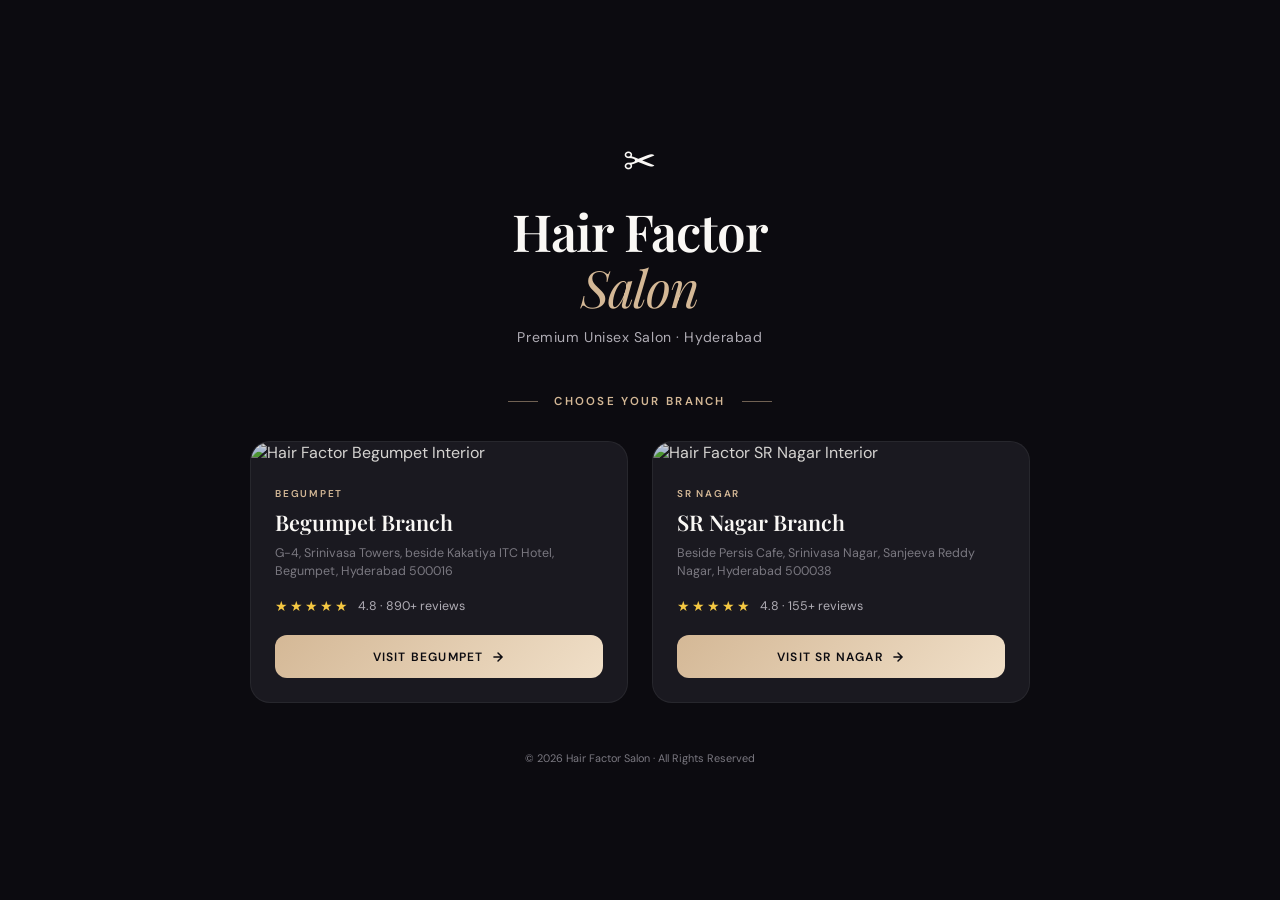
==== commit f2957f60: "Add files via upload" ====
--- a/index.html
+++ b/index.html
@@ -1,499 +1,179 @@
-<!DOCTYPE html>
-<html lang="en">
-<head>
-    <meta charset="UTF-8">
-    <meta name="viewport" content="width=device-width, initial-scale=1.0">
-    <title>Hair Factor Unisex Salon | Premium Salon · Begumpet, Hyderabad</title>
-    <meta name="description" content="Begumpet's most trusted unisex salon — keratin treatments, hair coloring, beauty services & spa. 4.8★ by 890+ clients. Book your appointment online.">
-    <link rel="preconnect" href="https://fonts.googleapis.com">
-    <link rel="preconnect" href="https://fonts.gstatic.com" crossorigin>
-    <link href="https://fonts.googleapis.com/css2?family=Playfair+Display:ital,wght@0,400;0,500;0,600;0,700;0,800;1,400;1,500&family=DM+Sans:ital,opsz,wght@0,9..40,300;0,9..40,400;0,9..40,500;0,9..40,600;0,9..40,700;1,9..40,300;1,9..40,400&display=swap" rel="stylesheet">
-    <link rel="icon" type="image/svg+xml" href="data:image/svg+xml,<svg xmlns='http://www.w3.org/2000/svg' viewBox='0 0 100 100'><text y='.9em' font-size='90'>✂️</text></svg>">
-    <link rel="stylesheet" href="style.css">
-</head>
-<body data-cursor="default">
-    <div class="noise-bg"></div>
-    <div class="cursor-glow" id="cursorGlow"></div>
-
-    <!-- Comb Cursor -->
-    <div class="cursor-comb" id="cursorComb">
-        <svg viewBox="0 0 36 36" fill="none" xmlns="http://www.w3.org/2000/svg">
-            <defs>
-                <linearGradient id="combGrad" x1="0" y1="0" x2="0" y2="1">
-                    <stop offset="0%" stop-color="#ffffff"/>
-                    <stop offset="100%" stop-color="#cccccc"/>
-                </linearGradient>
-            </defs>
-            <rect x="3" y="1" width="30" height="9" rx="4" fill="url(#combGrad)" opacity="0.95"/>
-            <rect x="3" y="1" width="30" height="9" rx="4" fill="none" stroke="#ffffff" stroke-width="0.5" opacity="0.4"/>
-            <rect x="6" y="10" width="2" height="11" rx="1" fill="url(#combGrad)" opacity="0.9"/>
-            <rect x="10.5" y="10" width="2" height="14" rx="1" fill="url(#combGrad)" opacity="0.9"/>
-            <rect x="15" y="10" width="2" height="12" rx="1" fill="url(#combGrad)" opacity="0.9"/>
-            <rect x="19.5" y="10" width="2" height="15" rx="1" fill="url(#combGrad)" opacity="0.9"/>
-            <rect x="24" y="10" width="2" height="13" rx="1" fill="url(#combGrad)" opacity="0.9"/>
-            <rect x="28.5" y="10" width="2" height="10" rx="1" fill="url(#combGrad)" opacity="0.9"/>
-        </svg>
-    </div>
-
-    <!-- ══════ FLOATING GLASS NAVBAR ══════ -->
-    <nav class="navbar" id="navbar">
-        <div class="nav-inner">
-            <a href="#home" class="nav-brand" data-cursor-interact>
-                <img src="assets/images/logo.jpg" alt="Hair Factor Unisex Salon" class="nav-logo">
-                <div class="nav-brand-text">
-                    <div class="brand-name">HAIR <span>FACTOR</span></div>
-                    <div class="brand-sub">UNISEX SALON</div>
-                </div>
-            </a>
-            <div class="nav-links">
-                <a href="#home" class="active" data-cursor-interact>Home</a>
-                <a href="#transformation" data-cursor-interact>Results</a>
-                <a href="#menu" data-cursor-interact>Prices</a>
-                <a href="#team" data-cursor-interact>Team</a>
-                <a href="#reviews" data-cursor-interact>Reviews</a>
-                <a href="#booking" class="nav-book" data-cursor-interact>Book Now</a>
-            </div>
-            <button class="hamburger" id="hamburger" aria-label="Menu" data-cursor-interact>
-                <span></span><span></span><span></span>
-            </button>
-        </div>
-    </nav>
-
-    <!-- Mobile Drawer -->
-    <div class="mobile-overlay" id="mobileOverlay"></div>
-    <div class="mobile-drawer" id="mobileDrawer">
-        <a href="#home" class="drawer-link">Home</a>
-        <a href="#transformation" class="drawer-link">Results</a>
-        <a href="#menu" class="drawer-link">Prices</a>
-        <a href="#team" class="drawer-link">Team</a>
-        <a href="#reviews" class="drawer-link">Reviews</a>
-        <a href="#booking" class="drawer-link drawer-cta">Book Appointment</a>
-        <div class="drawer-phone">
-            <p>Call us directly:</p>
-            <a href="tel:+919032891297">+91 9032891297</a>
-        </div>
-    </div>
-
-    <!-- ══════ HERO ══════ -->
-    <section class="hero" id="home">
-        <!-- Left: Text Side -->
-        <div class="hero-text">
-            <div class="hero-sunbeam" aria-hidden="true"></div>
-            <div class="hero-watermark">HAIR FACTOR</div>
-
-            <span class="hero-eyebrow anim-up">Begumpet, Hyderabad</span>
-
-            <h1 class="hero-h1 anim-up d1">
-                Hair Factor<br><em id="typewriter" class="editorial-pulse">Unisex Salon.</em>
-            </h1>
-
-            <p class="hero-p anim-up d2">
-                Step into Begumpet's premier unisex sanctuary where master artistry meets precision hairdressing, beauty treatments & rejuvenating spa care.
-            </p>
-
-            <div class="hero-ctas anim-up d3">
-                <a href="#booking" class="btn-primary" data-cursor-interact>
-                    Book Appointment
-                    <svg width="16" height="16" viewBox="0 0 24 24" fill="none" stroke="currentColor" stroke-width="2.5" stroke-linecap="round"><path d="M5 12h14M12 5l7 7-7 7"/></svg>
-                </a>
-                <a href="tel:+919032891297" class="btn-outline" data-cursor-interact>Call 9032891297</a>
-            </div>
-
-            <div class="hero-stats anim-up d4">
-                <div class="hero-stat"><span class="val">4.8</span><span class="lab">Google Rating</span></div>
-                <div class="hero-stat"><span class="val">890+</span><span class="lab">Client Reviews</span></div>
-                <div class="hero-stat"><span class="val">Open Daily</span><span class="lab">Until 8 PM</span></div>
-            </div>
-        </div>
-
-        <!-- Right: Full Bleed Visual -->
-        <div class="hero-visual anim-up d2">
-            <img src="assets/images/salon_interior_real.jpg" alt="Hair Factor Unisex Salon — real salon interior with styling stations and wash basins" loading="eager">
-
-            <div class="hero-badge" data-cursor-interact>
-                <div class="badge-stars">
-                    <svg viewBox="0 0 24 24"><polygon points="12 2 15.09 8.26 22 9.27 17 14.14 18.18 21.02 12 17.77 5.82 21.02 7 14.14 2 9.27 8.91 8.26 12 2"/></svg>
-                    <svg viewBox="0 0 24 24"><polygon points="12 2 15.09 8.26 22 9.27 17 14.14 18.18 21.02 12 17.77 5.82 21.02 7 14.14 2 9.27 8.91 8.26 12 2"/></svg>
-                    <svg viewBox="0 0 24 24"><polygon points="12 2 15.09 8.26 22 9.27 17 14.14 18.18 21.02 12 17.77 5.82 21.02 7 14.14 2 9.27 8.91 8.26 12 2"/></svg>
-                    <svg viewBox="0 0 24 24"><polygon points="12 2 15.09 8.26 22 9.27 17 14.14 18.18 21.02 12 17.77 5.82 21.02 7 14.14 2 9.27 8.91 8.26 12 2"/></svg>
-                    <svg viewBox="0 0 24 24"><polygon points="12 2 15.09 8.26 22 9.27 17 14.14 18.18 21.02 12 17.77 5.82 21.02 7 14.14 2 9.27 8.91 8.26 12 2"/></svg>
-                </div>
-                <div><strong>4.8 Rated</strong><small>890+ Google Reviews</small></div>
-            </div>
-        </div>
-    </section>
-
-    <!-- Floating upcoming badge (outside hero) -->
-    <div class="upcoming-badge hidden" id="upcomingBadge">
-        <span class="ub-pulse"></span>
-        <div class="ub-body">
-            <p id="badgeText"></p>
-            <button id="cancelBadgeBtn" class="ub-cancel" data-cursor-interact>Cancel</button>
-        </div>
-    </div>
-
-    <!-- ══════ BEFORE / AFTER TRANSFORMATION ══════ -->
-    <section class="transform-section" id="transformation">
-        <div class="container">
-            <div class="sec-head">
-                <span class="sec-label reveal">Real Results</span>
-                <h2 class="sec-title reveal d1">Keratin Smoothing Transformation</h2>
-                <p class="sec-desc reveal d2">Drag the slider to see the real before & after result from our salon.</p>
-            </div>
-
-            <div class="transform-layout">
-                <!-- Before/After Slider -->
-                <div class="ba-container reveal">
-                    <div class="ba-wrapper" id="baWrapper">
-                        <div class="ba-img-layer ba-after">
-                            <img src="assets/images/before_after_keratin.png" alt="After Keratin Treatment" id="baAfterImg">
-                        </div>
-                        <div class="ba-img-layer ba-before" id="baBefore">
-                            <img src="assets/images/before_after_keratin.png" alt="Before Keratin Treatment" id="baBeforeImg">
-                        </div>
-                        <div class="ba-handle" id="baHandle">
-                            <div class="ba-handle-line"></div>
-                            <div class="ba-handle-knob">◂ ▸</div>
-                            <div class="ba-handle-line"></div>
-                        </div>
-                        <input type="range" min="0" max="100" value="50" class="ba-range" id="baRange" aria-label="Before After Comparison Slider">
-                        <span class="ba-label ba-label-before">Before</span>
-                        <span class="ba-label ba-label-after">After</span>
-                    </div>
-                </div>
-
-                <!-- Info Card -->
-                <div class="transform-info reveal d1">
-                    <div class="ti-badge">Keratin Smoothing</div>
-                    <h3>From Frizzy to Glass-Smooth</h3>
-                    <p>Deep molecular keratin protein infusion that transforms unmanageable, frizzy, curly hair into sleek, straight, reflective hair. Results last 4-6 months with proper care.</p>
-
-                    <div class="ti-details">
-                        <div class="ti-detail">
-                            <span class="td-label">Duration</span>
-                            <strong>2.5 – 3 Hours</strong>
-                        </div>
-                        <div class="ti-detail">
-                            <span class="td-label">Price</span>
-                            <strong>₹4,500</strong>
-                        </div>
-                        <div class="ti-detail">
-                            <span class="td-label">Lasts</span>
-                            <strong>4-6 Months</strong>
-                        </div>
-                    </div>
-
-                    <div class="ti-steps">
-                        <h4>Treatment Process</h4>
-                        <ol>
-                            <li>Hair health analysis & clarifying pH-balance wash</li>
-                            <li>Section-by-section keratin protein application</li>
-                            <li>Flat iron sealing at 230°C to lock proteins into cuticle</li>
-                            <li>Cool rinse, conditioning mask & finishing blowout</li>
-                        </ol>
-                    </div>
-
-                    <a href="#booking" class="btn-primary btn-full" data-cursor-interact>
-                        Book Keratin Treatment
-                        <svg width="16" height="16" viewBox="0 0 24 24" fill="none" stroke="currentColor" stroke-width="2.5" stroke-linecap="round"><path d="M5 12h14M12 5l7 7-7 7"/></svg>
-                    </a>
-                </div>
-            </div>
-
-            <!-- Results Gallery — Real Salon Work -->
-            <div class="gallery-row">
-                <div class="gallery-card reveal" data-cursor-interact>
-                    <img src="assets/images/nail_art_result.jpg" alt="Nail Extensions — Nude Gel Set" loading="lazy">
-                    <div class="gc-overlay">
-                        <span>Gel Nail Extensions</span>
-                    </div>
-                </div>
-                <div class="gallery-card reveal d1" data-cursor-interact>
-                    <img src="assets/images/hair_color_red.jpg" alt="Red Balayage Highlights" loading="lazy">
-                    <div class="gc-overlay">
-                        <span>Red Balayage Highlights</span>
-                    </div>
-                </div>
-                <div class="gallery-card reveal d2" data-cursor-interact>
-                    <img src="assets/images/hair_layered_result.jpg" alt="Layered Haircut Result" loading="lazy">
-                    <div class="gc-overlay">
-                        <span>Layered Cut & Blowout</span>
-                    </div>
-                </div>
-                <div class="gallery-card reveal" data-cursor-interact>
-                    <img src="assets/images/keratin_straight_result.jpg" alt="Keratin Straightening Result" loading="lazy">
-                    <div class="gc-overlay">
-                        <span>Keratin Straightening</span>
-                    </div>
-                </div>
-            </div>
-        </div>
-    </section>
-
-    <!-- ══════ SERVICES MENU ══════ -->
-    <section class="menu-section" id="menu">
-        <div class="container">
-            <div class="sec-head">
-                <span class="sec-label reveal">Full Price Menu</span>
-                <h2 class="sec-title reveal d1">Services & Prices</h2>
-                <p class="sec-desc reveal d2">Browse all our services. Click to add any service to your booking.</p>
-            </div>
-
-            <div class="menu-tabs-container">
-                <input type="text" class="menu-search" id="menuSearch" placeholder="Search services..." autocomplete="off">
-                <div class="menu-tabs" id="menuTabs">
-                    <button class="menu-tab active" data-cat="hair" data-cursor-interact>Hair</button>
-                    <button class="menu-tab" data-cat="skin" data-cursor-interact>Skin</button>
-                    <button class="menu-tab" data-cat="body" data-cursor-interact>Body & Spa</button>
-                    <button class="menu-tab" data-cat="nails" data-cursor-interact>Hands & Feet</button>
-                    <button class="menu-tab" data-cat="bridal" data-cursor-interact>Bridal</button>
-                    <button class="menu-tab" data-cat="grooming" data-cursor-interact>Grooming</button>
-                </div>
-            </div>
-
-            <div class="menu-grid" id="menuGrid"></div>
-        </div>
-    </section>
-
-    <!-- ══════ TEAM ══════ -->
-    <section class="team-section" id="team">
-        <div class="container">
-            <div class="sec-head">
-                <span class="sec-label reveal">Our Artists</span>
-                <h2 class="sec-title reveal d1">The Team Behind the Magic</h2>
-                <p class="sec-desc reveal d2">Mentioned by name in Google Reviews for their exceptional skill and warmth.</p>
-            </div>
-
-            <div class="team-grid">
-                <div class="team-card reveal" data-cursor-interact>
-                    <div class="tc-avatar-area">
-                        <div class="tc-avatar-ring"><div class="tc-initials">S</div></div>
-                        <span class="tc-status"><span class="status-dot"></span> Available</span>
-                    </div>
-                    <h3>Sandeep</h3>
-                    <span class="tc-role">Owner & Unisex Hairdresser</span>
-                    <p>Founder of Hair Factor. Expert unisex hairdresser with years of experience delivering precision cuts and styling for both men and women.</p>
-                    <button class="btn-book-stylist select-stylist-quick" data-cursor-interact>Book Session →</button>
-                </div>
-                <div class="team-card reveal d1" data-cursor-interact>
-                    <div class="tc-avatar-area">
-                        <div class="tc-avatar-ring"><div class="tc-initials">S</div></div>
-                        <span class="tc-status"><span class="status-dot"></span> Available</span>
-                    </div>
-                    <h3>Sai</h3>
-                    <span class="tc-role">Hairstylist & Pedicurist</span>
-                    <p>Versatile hairstylist and skilled pedicurist. From precision cuts to pampering pedicures, Sai delivers quality results every time.</p>
-                    <button class="btn-book-stylist select-stylist-quick" data-cursor-interact>Book Session →</button>
-                </div>
-                <div class="team-card reveal d2" data-cursor-interact>
-                    <div class="tc-avatar-area">
-                        <div class="tc-avatar-ring"><div class="tc-initials">M</div></div>
-                        <span class="tc-status"><span class="status-dot"></span> Available</span>
-                    </div>
-                    <h3>Mai</h3>
-                    <span class="tc-role">Beautician</span>
-                    <p>Skilled beautician specializing in facials, threading, waxing and beauty treatments. Mai ensures every client feels refreshed and radiant.</p>
-                    <button class="btn-book-stylist select-stylist-quick" data-cursor-interact>Book Session →</button>
-                </div>
-                <div class="team-card reveal" data-cursor-interact>
-                    <div class="tc-avatar-area">
-                        <div class="tc-avatar-ring"><div class="tc-initials">S</div></div>
-                        <span class="tc-status"><span class="status-dot"></span> Available</span>
-                    </div>
-                    <h3>Sagitha</h3>
-                    <span class="tc-role">Beautician</span>
-                    <p>Expert beautician with a passion for bridal and party makeup. Sagitha crafts stunning looks for every occasion with care and precision.</p>
-                    <button class="btn-book-stylist select-stylist-quick" data-cursor-interact>Book Session →</button>
-                </div>
-            </div>
-        </div>
-    </section>
-
-    <!-- ══════ REVIEWS ══════ -->
-    <section class="reviews-section" id="reviews">
-        <div class="container">
-            <div class="sec-head">
-                <span class="sec-label reveal">Google Reviews</span>
-                <h2 class="sec-title reveal d1">What Our Guests Say</h2>
-            </div>
-        </div>
-        <div class="reviews-marquee">
-            <div class="reviews-track" id="reviewsTrack">
-                <div class="rev-card" data-cursor-interact>
-                    <div class="rev-stars">★★★★★</div>
-                    <blockquote>"I had a really great experience at Hair Factor Salon. The place is clean, well-maintained, and the overall atmosphere is welcoming. Staff are professional."</blockquote>
-                    <div class="rev-author"><div class="rev-av">MS</div><div><strong>Mohammed Salman Shah Khan</strong><span>Local Guide · Google</span></div></div>
-                </div>
-                <div class="rev-card" data-cursor-interact>
-                    <div class="rev-stars">★★★★★</div>
-                    <blockquote>"Had an amazing haircut experience with Suraj and Aayan! They were super friendly, professional, and did a fantastic job. Both me and my mother are really happy!"</blockquote>
-                    <div class="rev-author"><div class="rev-av">SA</div><div><strong>Sayad Afrin</strong><span>Verified Guest · Google</span></div></div>
-                </div>
-                <div class="rev-card" data-cursor-interact>
-                    <div class="rev-stars">★★★★★</div>
-                    <blockquote>"Went to do my eyebrows but came out with flaunting hair too! Friendly nature made me feel comfortable enough to go for a haircut. Prices are reasonable!"</blockquote>
-                    <div class="rev-author"><div class="rev-av">UM</div><div><strong>Uma Maheshwari</strong><span>Verified Guest · Google</span></div></div>
-                </div>
-                <div class="rev-card" data-cursor-interact>
-                    <div class="rev-stars">★★★★★</div>
-                    <blockquote>"One of the best salons in Begumpet. Ashok did an amazing job on my nail extensions — they look so natural and beautiful. Will definitely come back again!"</blockquote>
-                    <div class="rev-author"><div class="rev-av">PS</div><div><strong>Priya Sharma</strong><span>Verified Guest · Google</span></div></div>
-                </div>
-                <div class="rev-card" data-cursor-interact>
-                    <div class="rev-stars">★★★★★</div>
-                    <blockquote>"Got keratin treatment done here and the results are incredible! My frizzy hair is now so smooth and silky. The team is very knowledgeable and pricing is fair."</blockquote>
-                    <div class="rev-author"><div class="rev-av">RK</div><div><strong>Ramya Krishna</strong><span>Verified Guest · Google</span></div></div>
-                </div>
-                <!-- Duplicates for infinite loop -->
-                <div class="rev-card" data-cursor-interact>
-                    <div class="rev-stars">★★★★★</div>
-                    <blockquote>"I had a really great experience at Hair Factor Salon. The place is clean, well-maintained, and the overall atmosphere is welcoming. Staff are professional."</blockquote>
-                    <div class="rev-author"><div class="rev-av">MS</div><div><strong>Mohammed Salman Shah Khan</strong><span>Local Guide · Google</span></div></div>
-                </div>
-                <div class="rev-card" data-cursor-interact>
-                    <div class="rev-stars">★★★★★</div>
-                    <blockquote>"Had an amazing haircut experience with Suraj and Aayan! They were super friendly, professional, and did a fantastic job. Both me and my mother are really happy!"</blockquote>
-                    <div class="rev-author"><div class="rev-av">SA</div><div><strong>Sayad Afrin</strong><span>Verified Guest · Google</span></div></div>
-                </div>
-                <div class="rev-card" data-cursor-interact>
-                    <div class="rev-stars">★★★★★</div>
-                    <blockquote>"Went to do my eyebrows but came out with flaunting hair too! Friendly nature made me feel comfortable enough to go for a haircut. Prices are reasonable!"</blockquote>
-                    <div class="rev-author"><div class="rev-av">UM</div><div><strong>Uma Maheshwari</strong><span>Verified Guest · Google</span></div></div>
-                </div>
-                <div class="rev-card" data-cursor-interact>
-                    <div class="rev-stars">★★★★★</div>
-                    <blockquote>"One of the best salons in Begumpet. Ashok did an amazing job on my nail extensions — they look so natural and beautiful. Will definitely come back again!"</blockquote>
-                    <div class="rev-author"><div class="rev-av">PS</div><div><strong>Priya Sharma</strong><span>Verified Guest · Google</span></div></div>
-                </div>
-                <div class="rev-card" data-cursor-interact>
-                    <div class="rev-stars">★★★★★</div>
-                    <blockquote>"Got keratin treatment done here and the results are incredible! My frizzy hair is now so smooth and silky. The team is very knowledgeable and pricing is fair."</blockquote>
-                    <div class="rev-author"><div class="rev-av">RK</div><div><strong>Ramya Krishna</strong><span>Verified Guest · Google</span></div></div>
-                </div>
-            </div>
-        </div>
-        <div style="text-align:center;margin-top:2.5rem;">
-            <a href="review/index.html" class="btn-primary" data-cursor-interact style="display:inline-flex;">
-                Leave Us a Review
-                <svg width="16" height="16" viewBox="0 0 24 24" fill="none" stroke="currentColor" stroke-width="2.5" stroke-linecap="round"><path d="M18 13v6a2 2 0 0 1-2 2H5a2 2 0 0 1-2-2V8a2 2 0 0 1 2-2h6M15 3h6v6M10 14L21 3"/></svg>
-            </a>
-        </div>
-    </section>
-
-    <!-- ══════ BOOKING & LOCATION ══════ -->
-    <section class="booking-section" id="booking">
-        <div class="container">
-            <div class="sec-head">
-                <span class="sec-label reveal">Reserve Your Visit</span>
-                <h2 class="sec-title reveal d1">Book Your Appointment</h2>
-                <p class="sec-desc reveal d2">Pick services from the menu, choose your date & time, and confirm.</p>
-            </div>
-
-            <div class="booking-grid">
-                <!-- Booking Form -->
-                <div class="book-card reveal">
-                    <h3>Reserve Your Session</h3>
-                    <p class="book-sub">Select services, choose your date & time, and confirm.</p>
-
-                    <div class="book-body">
-                        <div class="fb">
-                            <label>Selected Services:</label>
-                            <div class="selected-box" id="selectedServicesSummary">
-                                <p class="ph-text">Add services from the menu above ↑</p>
-                            </div>
-                        </div>
-
-                        <div class="fb">
-                            <label>Select Date:</label>
-                            <div class="date-row" id="dateScrollContainer"></div>
-                        </div>
-                        <div class="fb">
-                            <label>Select Time:</label>
-                            <div class="time-grid" id="timeSlotsContainer">
-                                <p class="ph-text">Pick a date first</p>
-                            </div>
-                        </div>
-                        <form id="salonBookingForm" onsubmit="return false;">
-                            <div class="fb-split">
-                                <div class="ff"><label for="userName">Full Name *</label><input type="text" id="userName" required placeholder="e.g. Rahul Kumar" data-cursor-interact></div>
-                                <div class="ff"><label for="userPhone">Mobile *</label><input type="tel" id="userPhone" required placeholder="9876543210" pattern="^[0-9\-\+\s]{10,15}$" data-cursor-interact></div>
-                            </div>
-                            <div class="ff"><label for="userNotes">Special Requests</label><textarea id="userNotes" rows="2" placeholder="Allergies, reference images..." data-cursor-interact></textarea></div>
-                            <button type="submit" class="btn-submit" id="submitBookingBtn" disabled data-cursor-interact>Confirm Appointment</button>
-                        </form>
-                    </div>
-
-                    <!-- Success -->
-                    <div class="book-success" id="successOverlay">
-                        <div class="bs-inner">
-                            <div class="bs-check"><svg viewBox="0 0 52 52"><circle cx="26" cy="26" r="25" fill="none"/><path fill="none" d="M14.1 27.2l7.1 7.2 16.7-16.8"/></svg></div>
-                            <h4>Appointment Confirmed!</h4>
-                            <p>Your booking receipt:</p>
-                            <div class="receipt">
-                                <p><strong>Booking ID:</strong> <span id="receiptId">HF-00000</span></p>
-                                <p><strong>Services:</strong> <span id="receiptServices">—</span></p>
-
-                                <p><strong>When:</strong> <span id="receiptWhen">—</span></p>
-                                <p><strong>Est. Total:</strong> <span id="receiptPrice">₹0</span></p>
-                            </div>
-                            <button class="btn-reset" id="resetBookingBtn" data-cursor-interact>Done & Book Another</button>
-                        </div>
-                    </div>
-                </div>
-
-                <!-- Location -->
-                <div class="loc-card reveal d1">
-                    <span class="loc-tag">Find Us</span>
-                    <h3>Visit Our Salon</h3>
-                    <p class="loc-branch">Hair Factor Unisex Salon, Begumpet</p>
-
-                    <div class="loc-items">
-                        <div class="loc-item"><span class="li-icon">📍</span><div><strong>Address</strong><p>6-3-1187, G-4, CM Camp Office, beside Kakatiya ITC Hotel, Teachers Colony, Greenlands, Begumpet, Hyderabad 500016</p><small>Inside Srinivasa Towers</small></div></div>
-                        <div class="loc-item"><span class="li-icon">📞</span><div><strong>Phone</strong><p><a href="tel:+919032891297" class="accent-link" data-cursor-interact>+91 9032891297</a></p></div></div>
-                        <div class="loc-item"><span class="li-icon">⏰</span><div><strong>Hours</strong><p>Open Daily: 9 AM – 8 PM</p></div></div>
-                    </div>
-
-                    <a href="https://maps.google.com/?q=HAIR+FACTOR+UNISEX+SALON+NAIL+FACTOR+SALON+BEGUMPET" target="_blank" rel="noopener" class="btn-directions" data-cursor-interact>🗺️ Get Directions on Google Maps</a>
-
-                    <div class="loc-map">
-                        <iframe title="Salon Location" src="https://www.google.com/maps/embed?pb=!1m18!1m12!1m3!1d3806.690858153406!2d78.45524817596568!3d17.426615501358988!2m3!1f0!2f0!3f0!3m2!1i1024!2i768!4f13.1!3m3!1m2!1s0x3bcb90ab452df393%3A0xe54dbe4d207f2df1!2sHAIR%20FACTOR%20UNISEX%20SALON%20NAIL%20FACTOR%20SALON%20BEGUMPET!5e0!3m2!1sen!2sin!4v1719600000000!5m2!1sen!2sin" width="100%" height="100%" style="border:0;" allowfullscreen="" loading="lazy" referrerpolicy="no-referrer-when-downgrade"></iframe>
-                    </div>
-                </div>
-            </div>
-        </div>
-    </section>
-
-    <!-- ══════ FOOTER ══════ -->
-    <footer class="footer">
-        <div class="container">
-            <div class="footer-top">
-                <div class="ft-brand">
-                    <a href="#home" class="nav-brand"><span class="brand-name">HAIR <span>FACTOR</span></span><span class="brand-sub">UNISEX SALON · BEGUMPET</span></a>
-                    <p>Premium styling, beauty treatments, and spa care. Serving 890+ happy clients in Begumpet with dedicated craftsmanship and care.</p>
-                    <div class="ft-gmb"><span class="trust-stars">★★★★★</span> 4.8 Rating (890+ Reviews)</div>
-                </div>
-                <div class="ft-col">
-                    <h4>Contact</h4>
-                    <a href="tel:+919032891297" data-cursor-interact>📞 +91 9032891297</a>
-                    <span>📍 Greenlands, Begumpet</span>
-                    <span>⏰ Daily 9 AM – 8 PM</span>
-                </div>
-                <div class="ft-col">
-                    <h4>Quick Links</h4>
-                    <a href="#home" data-cursor-interact>Home</a>
-                    <a href="#transformation" data-cursor-interact>Results</a>
-                    <a href="#menu" data-cursor-interact>Prices</a>
-                    <a href="#booking" data-cursor-interact>Book Now</a>
-                    <a href="privacy.html" data-cursor-interact>Privacy Policy</a>
-                    <a href="terms.html" data-cursor-interact>Terms & Conditions</a>
-                </div>
-            </div>
-            <div class="footer-bottom">
-                <p>© 2026 Hair Factor Unisex Salon. All rights reserved.</p>
-            </div>
-        </div>
-    </footer>
-
-    <script src="app.js"></script>
-</body>
-</html>
+<!DOCTYPE html>
+<html lang="en">
+<head>
+    <meta charset="UTF-8">
+    <meta name="viewport" content="width=device-width, initial-scale=1.0">
+    <title>Hair Factor Salon — Choose Your Branch</title>
+    <meta name="description" content="Hair Factor Unisex Salon — Premium hairdressing, beauty treatments & rejuvenating spa care in Hyderabad. Visit our Begumpet or SR Nagar branch.">
+    <meta name="theme-color" content="#0c0b10">
+    <link rel="preconnect" href="https://fonts.googleapis.com">
+    <link rel="preconnect" href="https://fonts.gstatic.com" crossorigin>
+    <link href="https://fonts.googleapis.com/css2?family=Playfair+Display:ital,wght@0,400;0,500;0,600;0,700;1,400&family=DM+Sans:wght@300;400;500;600;700&display=swap" rel="stylesheet">
+    <link rel="icon" type="image/svg+xml" href="data:image/svg+xml,<svg xmlns='http://www.w3.org/2000/svg' viewBox='0 0 100 100'><text y='.9em' font-size='90'>✂️</text></svg>">
+    <style>
+        *, *::before, *::after { box-sizing: border-box; margin: 0; padding: 0; }
+        :root {
+            --bg: #0c0b10; --bg2: #141318; --card: #1a1920; --card-hover: #222128;
+            --border: rgba(255,255,255,0.06); --border-a: rgba(212,184,150,0.2);
+            --text: #faf8f5; --text2: #b0adb5; --text3: #7a7880;
+            --accent: #d4b896; --accent-l: #f0dfc8;
+            --serif: 'Playfair Display', Georgia, serif;
+            --sans: 'DM Sans', -apple-system, BlinkMacSystemFont, sans-serif;
+            --ease: cubic-bezier(0.22, 1, 0.36, 1);
+        }
+        html { font-size: 16px; }
+        body {
+            font-family: var(--sans); background: var(--bg); color: var(--text);
+            min-height: 100vh; min-height: 100dvh; display: flex; flex-direction: column;
+            align-items: center; justify-content: center; padding: 1.5rem;
+            -webkit-font-smoothing: antialiased; overflow-x: hidden;
+        }
+
+        /* Brand */
+        .brand { text-align: center; margin-bottom: 3rem; animation: fadeUp 0.8s var(--ease) both; }
+        .brand-icon { font-size: 2.5rem; margin-bottom: 1rem; display: inline-block; animation: scissorFloat 3s ease-in-out infinite alternate; }
+        @keyframes scissorFloat { 0%{transform:translateY(0) rotate(0deg)} 100%{transform:translateY(-6px) rotate(5deg)} }
+        .brand h1 {
+            font-family: var(--serif); font-size: clamp(2.2rem,6vw,3.2rem); font-weight: 600;
+            line-height: 1.1; letter-spacing: -0.02em;
+        }
+        .brand h1 span { color: var(--accent); font-style: italic; font-weight: 400; }
+        .brand p { font-size: 0.88rem; color: var(--text2); margin-top: 0.75rem; letter-spacing: 0.04em; }
+
+        /* Subtitle */
+        .choose-text {
+            font-size: 0.72rem; font-weight: 600; letter-spacing: 0.2em; text-transform: uppercase;
+            color: var(--accent); display: inline-flex; align-items: center; gap: 1rem;
+            margin-bottom: 2rem; animation: fadeUp 0.8s 0.2s var(--ease) both;
+        }
+        .choose-text::before, .choose-text::after { content: ''; width: 30px; height: 1px; background: var(--accent); opacity: 0.5; }
+
+        /* Branch Cards Grid */
+        .branches { display: grid; grid-template-columns: 1fr 1fr; gap: 1.5rem; width: 100%; max-width: 780px; }
+
+        /* Branch Card */
+        .branch-card {
+            position: relative; background: var(--card); border: 1px solid var(--border);
+            border-radius: 20px; overflow: hidden; cursor: pointer;
+            transition: all 0.4s var(--ease); text-decoration: none; color: var(--text);
+            animation: fadeUp 0.8s var(--ease) both;
+        }
+        .branch-card:nth-child(1) { animation-delay: 0.3s; }
+        .branch-card:nth-child(2) { animation-delay: 0.45s; }
+        .branch-card:hover {
+            transform: translateY(-6px); border-color: var(--border-a);
+            box-shadow: 0 20px 60px rgba(0,0,0,0.4), 0 0 40px rgba(212,184,150,0.06);
+        }
+        .branch-card::before {
+            content: ''; position: absolute; top: 0; left: 0; right: 0; height: 1px;
+            background: linear-gradient(90deg, transparent, var(--accent), transparent); opacity: 0;
+            transition: opacity 0.4s;
+        }
+        .branch-card:hover::before { opacity: 0.5; }
+
+        /* Card Image */
+        .card-img {
+            width: 100%; height: 200px; object-fit: cover;
+            transition: transform 0.6s var(--ease); filter: brightness(0.85);
+        }
+        .branch-card:hover .card-img { transform: scale(1.05); filter: brightness(1); }
+
+        /* Card Body */
+        .card-body { padding: 1.5rem; }
+        .card-location {
+            font-size: 0.62rem; font-weight: 600; letter-spacing: 0.18em; text-transform: uppercase;
+            color: var(--accent); margin-bottom: 0.5rem;
+        }
+        .card-title { font-family: var(--serif); font-size: 1.35rem; font-weight: 600; margin-bottom: 0.5rem; }
+        .card-address { font-size: 0.78rem; color: var(--text3); line-height: 1.5; margin-bottom: 1rem; }
+        .card-rating {
+            display: flex; align-items: center; gap: 0.5rem;
+            font-size: 0.78rem; color: var(--text2); margin-bottom: 1.25rem;
+        }
+        .card-stars { color: #f5c842; font-size: 0.9rem; letter-spacing: 2px; }
+        .card-btn {
+            display: flex; align-items: center; justify-content: center; gap: 8px;
+            width: 100%; padding: 0.85rem; font-size: 0.75rem; font-weight: 600;
+            letter-spacing: 0.1em; text-transform: uppercase;
+            color: var(--bg); background: linear-gradient(135deg, var(--accent), var(--accent-l));
+            border-radius: 12px; transition: all 0.3s var(--ease);
+        }
+        .branch-card:hover .card-btn { box-shadow: 0 4px 20px rgba(212,184,150,0.3); }
+        .card-btn svg { transition: transform 0.3s var(--ease); }
+        .branch-card:hover .card-btn svg { transform: translateX(4px); }
+
+        /* Animations */
+        @keyframes fadeUp {
+            from { opacity: 0; transform: translateY(30px); }
+            to { opacity: 1; transform: translateY(0); }
+        }
+
+        /* Footer */
+        .landing-footer {
+            margin-top: 3rem; text-align: center; font-size: 0.68rem; color: var(--text3);
+            animation: fadeUp 0.8s 0.6s var(--ease) both;
+        }
+
+        /* Responsive */
+        @media (max-width: 600px) {
+            body { padding: 1rem; padding-top: 2.5rem; justify-content: flex-start; }
+            .branches { grid-template-columns: 1fr; max-width: 400px; }
+            .brand { margin-bottom: 2rem; }
+            .card-img { height: 180px; }
+            .card-body { padding: 1.25rem; }
+            .card-title { font-size: 1.2rem; }
+        }
+    </style>
+</head>
+<body>
+
+    <div class="brand">
+        <div class="brand-icon">✂</div>
+        <h1>Hair Factor<br><span>Salon</span></h1>
+        <p>Premium Unisex Salon · Hyderabad</p>
+    </div>
+
+    <div class="choose-text">Choose Your Branch</div>
+
+    <div class="branches">
+        <!-- Begumpet -->
+        <a href="begumpet/index.html" class="branch-card">
+            <img src="begumpet/assets/images/salon_interior_real.jpg" alt="Hair Factor Begumpet Interior" class="card-img" loading="lazy">
+            <div class="card-body">
+                <div class="card-location">Begumpet</div>
+                <div class="card-title">Begumpet Branch</div>
+                <div class="card-address">G-4, Srinivasa Towers, beside Kakatiya ITC Hotel, Begumpet, Hyderabad 500016</div>
+                <div class="card-rating">
+                    <span class="card-stars">★★★★★</span>
+                    <span>4.8 · 890+ reviews</span>
+                </div>
+                <div class="card-btn">
+                    Visit Begumpet
+                    <svg width="14" height="14" viewBox="0 0 24 24" fill="none" stroke="currentColor" stroke-width="2.5" stroke-linecap="round"><path d="M5 12h14M12 5l7 7-7 7"/></svg>
+                </div>
+            </div>
+        </a>
+
+        <!-- SR Nagar -->
+        <a href="srnagar/index.html" class="branch-card">
+            <img src="srnagar/assets/images/hero_salon.webp" alt="Hair Factor SR Nagar Interior" class="card-img" loading="lazy">
+            <div class="card-body">
+                <div class="card-location">SR Nagar</div>
+                <div class="card-title">SR Nagar Branch</div>
+                <div class="card-address">Beside Persis Cafe, Srinivasa Nagar, Sanjeeva Reddy Nagar, Hyderabad 500038</div>
+                <div class="card-rating">
+                    <span class="card-stars">★★★★★</span>
+                    <span>4.8 · 155+ reviews</span>
+                </div>
+                <div class="card-btn">
+                    Visit SR Nagar
+                    <svg width="14" height="14" viewBox="0 0 24 24" fill="none" stroke="currentColor" stroke-width="2.5" stroke-linecap="round"><path d="M5 12h14M12 5l7 7-7 7"/></svg>
+                </div>
+            </div>
+        </a>
+    </div>
+
+    <div class="landing-footer">© 2026 Hair Factor Salon · All Rights Reserved</div>
+
+</body>
+</html>
